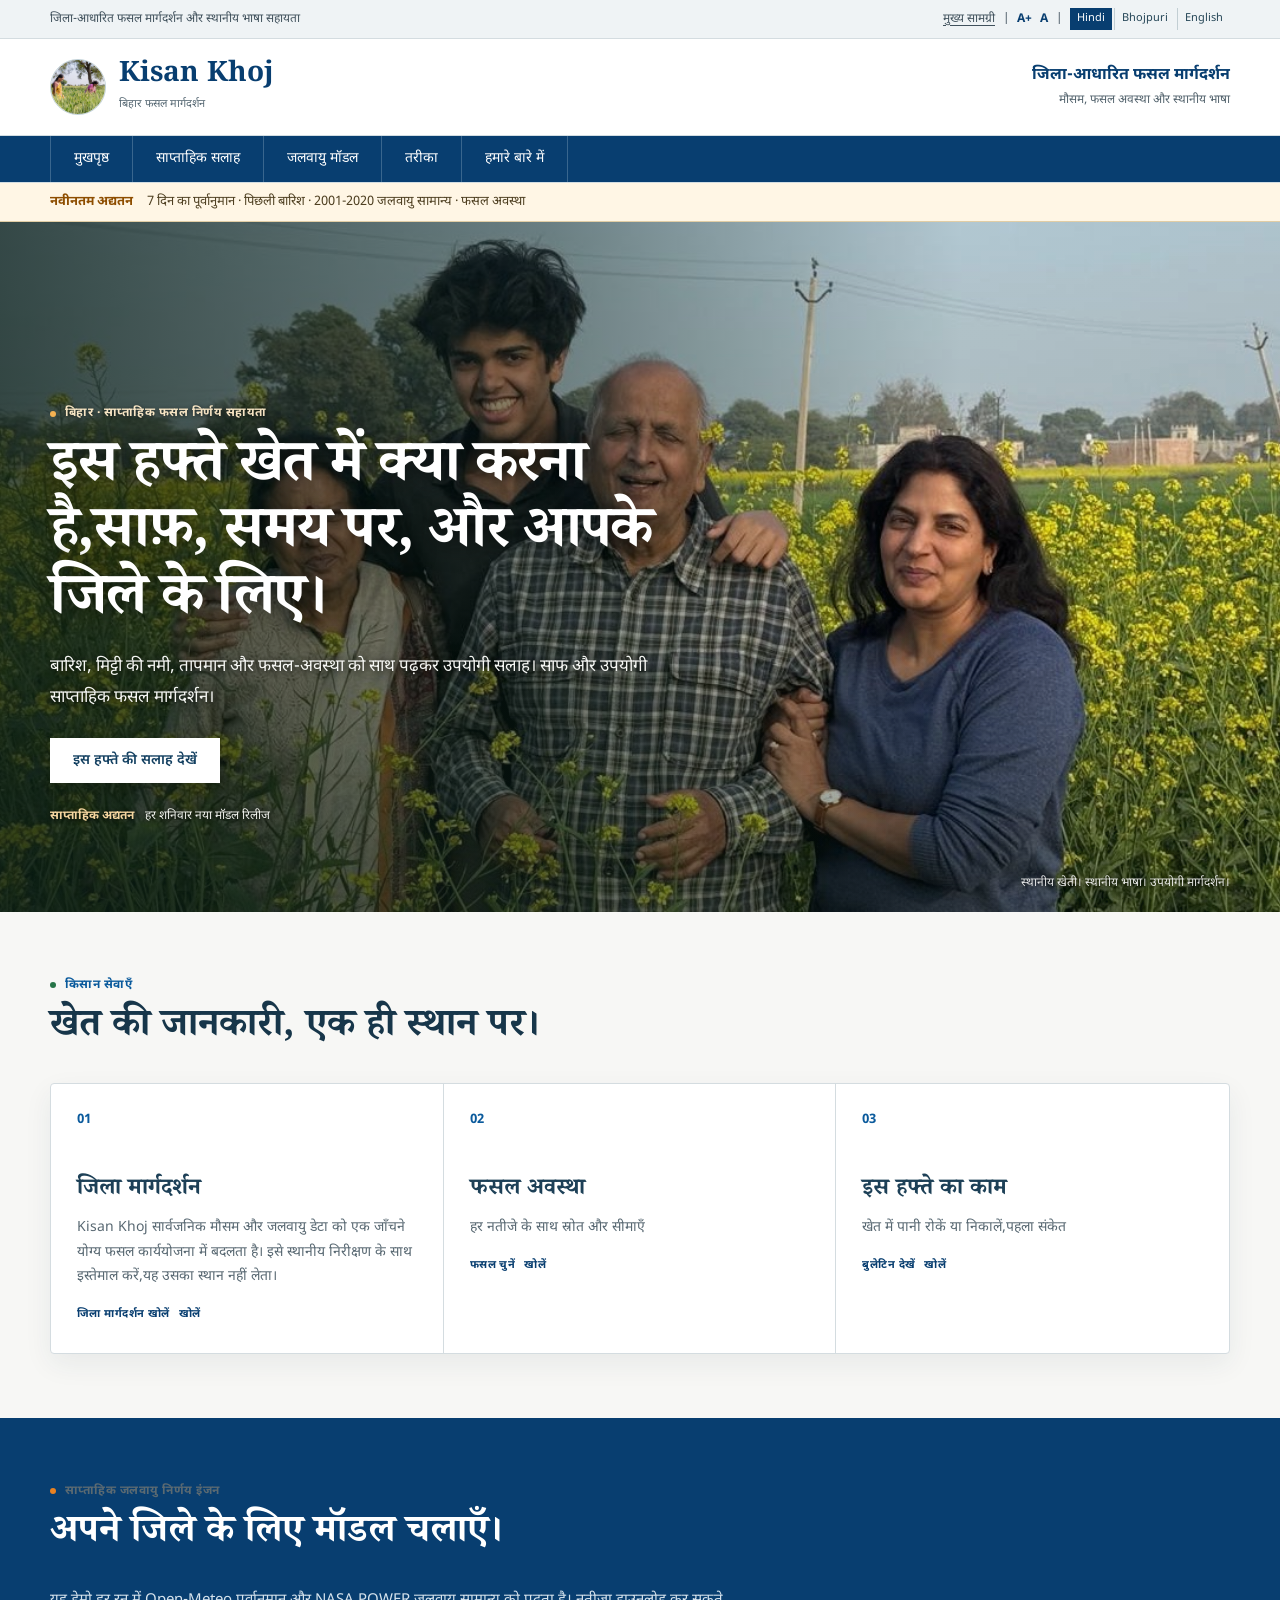
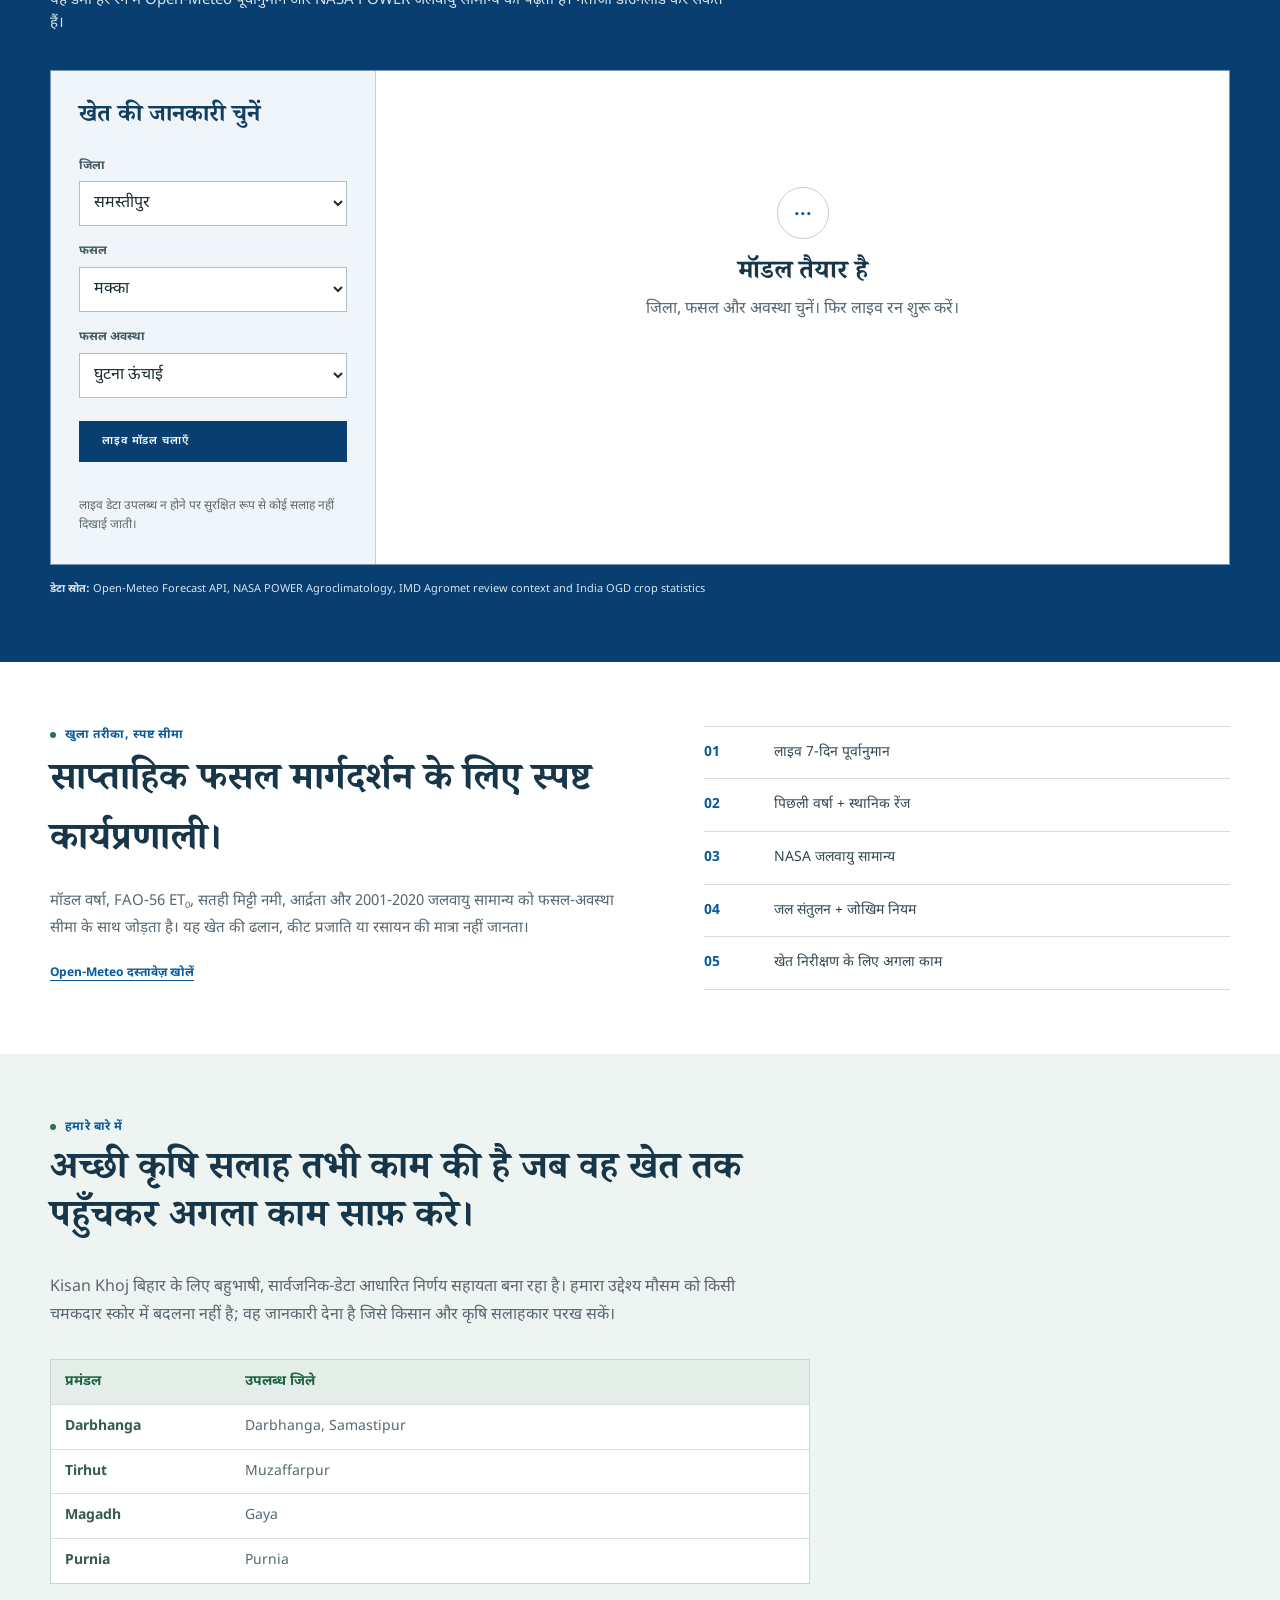
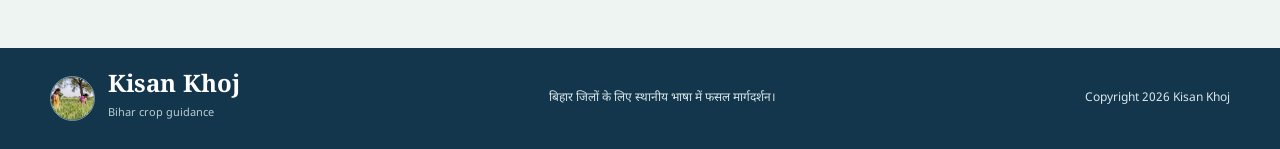
==== github-pages/index.html @ 859522aa "Polish default Hindi portal labels" ====
<!doctype html>
<html lang="hi">
<head>
  <meta charset="utf-8">
  <meta name="viewport" content="width=device-width, initial-scale=1">
  <meta name="description" content="Kisan Khoj, district crop guidance for Bihar.">
  <meta name="theme-color" content="#0a4778">
  <title>Kisan Khoj | Bihar crop guidance</title>
  <link rel="preconnect" href="https://fonts.googleapis.com">
  <link rel="preconnect" href="https://fonts.gstatic.com" crossorigin>
  <link href="https://fonts.googleapis.com/css2?family=Noto+Sans+Devanagari:wght@400;500;600;700&family=Noto+Serif+Devanagari:wght@600;700&display=swap" rel="stylesheet">
  <link rel="stylesheet" href="styles.css">
  <link rel="stylesheet" href="hero-refresh.css">
</head>
<body>
  <a class="skip-link" href="#main-content">Skip to guidance</a>
  <div class="utility-bar"><div class="site-width utility-inner"><span data-i18n="utility">District crop guidance and local-language support</span><div class="utility-actions"><a href="#main-content" data-i18n="mainContent">Main content</a><span>|</span><button type="button" class="text-size" data-size="large">A+</button><button type="button" class="text-size" data-size="normal">A</button><span>|</span><div class="language" aria-label="Select language"><button data-locale="hi" class="active">Hindi</button><button data-locale="bho">Bhojpuri</button><button data-locale="en">English</button></div></div></div></div>
  <header class="masthead"><div class="site-width identity-row"><a href="#top" class="brand" aria-label="Kisan Khoj home"><img src="assets/brand/finding-farmers-logo.jpg" alt="Women in an Indian field"><span><b>Kisan Khoj</b><small data-i18n="brandSubtitle">Bihar crop guidance</small></span></a><div class="identity-copy"><strong data-i18n="identityTitle">District-based crop guidance</strong><span data-i18n="identityBody">Weather, crop stage and local language</span></div></div><nav class="primary-nav" aria-label="Primary navigation"><div class="site-width"><a href="#top" data-i18n="navHome">Home</a><a href="#weekly" data-i18n="navWeekly">Weekly guidance</a><a href="#model" data-i18n="navModel">District guidance</a><a href="#method" data-i18n="navMethod">Method</a><a href="#about" data-i18n="navAbout">About</a></div></nav></header>
  <main id="main-content">
    <section class="notice-strip" aria-label="Latest update"><div class="site-width"><b data-i18n="latestUpdate">Latest update</b><span data-i18n="ticker">Seven-day forecast, recent rainfall, climate normal and crop stage</span></div></section>
    <section class="hero" id="top"><div class="site-width hero-grid"><div class="hero-copy"><p class="section-kicker"><span></span><span data-i18n="heroKicker">BIHAR WEEKLY CROP GUIDANCE</span></p><h1 data-i18n="heroTitle">This week's crop guidance for your district.</h1><p class="lead" data-i18n="heroBody">Clear field guidance from rainfall, soil moisture, temperature and crop stage.</p><a class="primary-button" href="#model" data-i18n="heroCta">View district guidance</a><p class="release-line"><b data-i18n="weeklyUpdate">Weekly update</b><span data-i18n="heroNote">New bulletin every Saturday</span></p></div><figure class="hero-photo"><img src="assets/founder-field-family.png" alt="Family in a mustard field"><figcaption data-i18n="heroCaption">Local farming. Local language. Useful guidance.</figcaption></figure></div></section>
    <section class="services" id="weekly"><div class="site-width"><div class="section-title"><p class="section-kicker blue"><span></span><span data-i18n="servicesKicker">Farmer services</span></p><h2 data-i18n="servicesTitle">Information for the field, in one place.</h2></div><div class="service-grid"><article><div class="service-icon">01</div><h3 data-i18n="service1Title">District guidance</h3><p data-i18n="statementBody">Public weather and climate data are converted into a checkable crop work plan for field use.</p><a href="#model"><span data-i18n="service1Cta">Open district guidance</span> <span data-i18n="open">Open</span></a></article><article><div class="service-icon">02</div><h3 data-i18n="service2Title">Crop stage</h3><p data-i18n="benefit3">Sources and limitations are shown with every result.</p><a href="#model"><span data-i18n="service2Cta">Select crop</span> <span data-i18n="open">Open</span></a></article><article><div class="service-icon">03</div><h3 data-i18n="service3Title">This week's work</h3><p data-i18n="benefit1">Early signal to retain or drain water in the field.</p><a href="#model"><span data-i18n="service3Cta">View bulletin</span> <span data-i18n="open">Open</span></a></article></div></div></section>
    <section class="guidance" id="model"><div class="site-width"><div class="section-title light"><p class="section-kicker"><span></span><span data-i18n="modelKicker">WEEKLY DISTRICT CROP GUIDANCE</span></p><h2 data-i18n="modelTitle">Run guidance for your district.</h2><p data-i18n="modelIntro">Select a district, crop and stage to read current weather and climate evidence.</p></div><div class="guidance-grid"><aside class="selection-panel" aria-label="Crop selection"><h3 data-i18n="selectDetails">Select field details</h3><label><span data-i18n="district">District</span><select id="district"><option value="samastipur">Samastipur</option><option value="darbhanga">Darbhanga</option><option value="muzaffarpur">Muzaffarpur</option><option value="gaya">Gaya</option><option value="purnia">Purnia</option></select></label><label><span data-i18n="crop">Crop</span><select id="crop"><option value="maize">Maize</option><option value="rice">Rice</option><option value="wheat">Wheat</option></select></label><label><span data-i18n="stage">Crop stage</span><select id="stage"></select></label><button id="run" class="action-button"><span data-i18n="run">Run live guidance</span></button><p class="selection-note" data-i18n="modelFootnote">No guidance is shown if live data is unavailable.</p></aside><section class="advisory-panel" aria-live="polite"><div id="result-placeholder" class="empty-state"><span class="empty-symbol">...</span><h3 data-i18n="readyTitle">Guidance is ready</h3><p data-i18n="readyBody">Choose district, crop and stage, then start a live run.</p></div><div id="result-content" hidden><div class="advisory-meta"><span id="release-id"></span><span id="generated-at"></span></div><div class="advisory-box"><p class="mini-label" data-i18n="fieldDecision">Field decision</p><h3 id="decision-title"></h3><p id="decision-reason"></p><ol id="actions"></ol></div><div class="summary-grid"><div><span data-i18n="rainfall">Seven-day rainfall</span><b id="forecast-rain"></b><small>mm</small></div><div><span data-i18n="balance">Water balance</span><b id="water-balance"></b><small>mm</small></div><div><span data-i18n="confidence">Data confidence</span><b id="confidence"></b><small>%</small></div></div><div class="risk-heading" data-i18n="riskStatus">Risk status</div><div class="risks" id="risks"></div><div class="advisory-actions"><button id="download" class="download-button" data-i18n="download">Download report</button><a href="#method" data-i18n="viewMethod">Sources and method</a></div></div><div id="error" class="error" hidden></div></section></div><p class="source-line"><b data-i18n="dataNoteLead">Data sources:</b> Open-Meteo Forecast API, NASA POWER Agroclimatology, IMD Agromet review context and India OGD crop statistics</p></div></section>
    <section class="process" id="method"><div class="site-width process-grid"><div><p class="section-kicker blue"><span></span><span data-i18n="methodKicker">METHOD</span></p><h2 data-i18n="methodTitle">Documented weekly crop guidance.</h2><p data-i18n="methodBody">Rainfall, FAO-56 ET0, surface soil moisture, humidity and climate normal are assessed with crop-stage thresholds.</p><a class="text-link" href="https://open-meteo.com/en/docs" target="_blank" rel="noreferrer" data-i18n="methodCta">Open weather documentation</a></div><ol class="process-list"><li><b>01</b><span data-i18n="flow1">Live seven-day forecast</span></li><li><b>02</b><span data-i18n="flow2">Recent rain and district range</span></li><li><b>03</b><span data-i18n="flow3">NASA climate normal</span></li><li><b>04</b><span data-i18n="flow4">Water balance and crop risk rules</span></li><li><b>05</b><span data-i18n="flow5">Next field-inspection task</span></li></ol></div></section>
    <section class="districts" id="about"><div class="site-width"><div class="section-title"><p class="section-kicker blue"><span></span><span data-i18n="aboutKicker">BIHAR FOCUSED</span></p><h2 data-i18n="aboutTitle">Practical crop information in local languages.</h2><p data-i18n="aboutBody">Kisan Khoj provides multilingual, public-data guidance for Bihar districts, so growers and advisors can understand and assess each result.</p></div><div class="district-table"><div><b data-i18n="division">Division</b><b data-i18n="availableDistricts">Available districts</b></div><div><span>Darbhanga</span><span>Darbhanga, Samastipur</span></div><div><span>Tirhut</span><span>Muzaffarpur</span></div><div><span>Magadh</span><span>Gaya</span></div><div><span>Purnia</span><span>Purnia</span></div></div></div></section>
  </main>
  <footer><div class="site-width footer-inner"><div class="brand"><img src="assets/brand/finding-farmers-logo.jpg" alt=""><span><b>Kisan Khoj</b><small>Bihar crop guidance</small></span></div><p data-i18n="footer">Regional-language crop guidance for Bihar districts.</p><span>Copyright 2026 Kisan Khoj</span></div></footer>
  <script src="app.js"></script><script>document.querySelectorAll('.text-size').forEach(button=>button.addEventListener('click',()=>document.documentElement.classList.toggle('large-text',button.dataset.size==='large')));</script>
</body>
</html>
---- github-pages/styles.css ----
:root{--navy:#083e70;--blue:#0a5a9c;--saffron:#e98222;--green:#267447;--paper:#f7f7f5;--ink:#202a31;--muted:#586872;--line:#d4dce0;--serif:"Noto Serif Devanagari",serif;--sans:"Noto Sans Devanagari",sans-serif;font-size:16px}*{box-sizing:border-box}html{scroll-behavior:smooth}html.large-text{font-size:18px}body{margin:0;background:var(--paper);color:var(--ink);font-family:var(--sans);line-height:1.55}a{color:inherit;text-decoration:none}button,select{font:inherit}.site-width{width:min(1180px,calc(100% - 40px));margin:auto}.skip-link{position:absolute;top:-80px;left:20px;z-index:100;padding:10px 14px;background:#fff;color:var(--navy);box-shadow:0 2px 8px #0004}.skip-link:focus{top:10px}.utility-bar{background:#eff3f5;border-bottom:1px solid var(--line);font-size:12px;color:#40515c}.utility-inner{min-height:38px;display:flex;align-items:center;justify-content:space-between;gap:16px}.utility-actions{display:flex;align-items:center;gap:8px}.utility-actions a{text-decoration:underline;text-underline-offset:3px}.text-size{padding:0;border:0;background:none;color:var(--navy);font-weight:700}.language{display:flex;gap:2px}.language button{border:0;border-left:1px solid #c2ced3;padding:2px 7px;background:none;color:#254657;font-size:11px}.language button:first-child{border-left:0}.language button.active{background:var(--navy);color:#fff}.masthead{background:#fff}.identity-row{min-height:96px;display:flex;align-items:center;justify-content:space-between;gap:28px}.brand{display:flex;align-items:center;gap:13px}.brand img{width:56px;height:56px;border:1px solid #bfd0d7;border-radius:50%;object-fit:cover;object-position:50% 40%}.brand b{display:block;color:var(--navy);font-family:var(--serif);font-size:28px;line-height:1.15}.brand small{display:block;margin-top:3px;color:#566873;font-size:11px}.identity-copy{display:grid;gap:2px;text-align:right;color:#53636d;font-size:12px}.identity-copy strong{color:var(--navy);font-size:16px}.primary-nav{border-block:1px solid #d2dde2;background:var(--navy)}.primary-nav>div{display:flex}.primary-nav a{padding:12px 23px;border-right:1px solid #39668e;color:#fff;font-size:14px}.primary-nav a:first-child{border-left:1px solid #39668e}.primary-nav a:hover{background:#0c5a9a}.notice-strip{border-bottom:1px solid #e1cda5;background:#fff6e5;color:#4f4022}.notice-strip>div{display:flex;gap:14px;padding:9px 0;font-size:13px}.notice-strip b{color:#8e4e00;white-space:nowrap}.hero{background:#fff;border-bottom:1px solid var(--line)}.hero-grid{display:grid;grid-template-columns:1.05fr .95fr;gap:58px;align-items:center;padding:64px 0}.section-kicker{display:flex;align-items:center;gap:9px;margin:0;color:#5b6a72;font-size:12px;font-weight:700;letter-spacing:.04em}.section-kicker>span:first-child{display:inline-block;width:6px;height:6px;background:var(--saffron);border-radius:50%}.section-kicker.blue{color:var(--blue)}.section-kicker.blue>span:first-child{background:var(--green)}h1,h2,h3,p{overflow-wrap:break-word}.hero h1{max-width:610px;margin:15px 0;font-family:var(--serif);font-size:clamp(35px,4vw,57px);font-weight:700;letter-spacing:-.03em;line-height:1.18;color:#183244}.lead{max-width:600px;margin:0;color:#53636c;font-size:17px;line-height:1.8}.primary-button,.action-button{display:inline-flex;align-items:center;justify-content:center;margin-top:24px;padding:11px 22px;border:1px solid #073e70;background:var(--navy);color:#fff;font-size:14px;font-weight:600;cursor:pointer}.primary-button:hover,.action-button:hover{background:var(--blue)}.release-line{display:flex;gap:11px;margin:24px 0 0;color:#53636c;font-size:12px}.release-line b{color:var(--green)}.hero-photo{position:relative;margin:0;border:1px solid var(--line);background:#edf2ec}.hero-photo img{display:block;width:100%;height:440px;object-fit:cover}.hero-photo figcaption{padding:10px 13px;color:#53636c;font-size:12px}.services,.process,.districts{padding:64px 0}.services{background:#f7f7f5}.section-title h2{max-width:750px;margin:11px 0 30px;font-family:var(--serif);font-size:clamp(28px,3vw,42px);line-height:1.25;color:#17364a}.service-grid{display:grid;grid-template-columns:repeat(3,1fr);border:1px solid var(--line);background:#fff}.service-grid article{min-height:255px;padding:26px;border-right:1px solid var(--line)}.service-grid article:last-child{border-right:0}.service-icon{color:var(--blue);font-size:13px;font-weight:700}.service-grid h3{margin:42px 0 8px;font-family:var(--serif);font-size:23px;color:#1d4057}.service-grid p{margin:0;color:var(--muted);font-size:14px;line-height:1.75}.service-grid a{display:inline-flex;gap:9px;margin-top:20px;color:var(--navy);font-size:13px;font-weight:700}.service-grid a span{font-size:21px;line-height:.8}.guidance{padding:64px 0;background:var(--navy);color:#fff}.section-title.light h2{color:#fff}.section-title.light>p:last-child{max-width:690px;margin:0;color:#d6e3ed;font-size:15px}.guidance-grid{display:grid;grid-template-columns:325px 1fr;margin-top:34px;border:1px solid #7598b5;background:#fff;color:var(--ink)}.selection-panel{display:flex;flex-direction:column;gap:16px;padding:28px;background:#eff5f8;border-right:1px solid #bdd0db}.selection-panel h3{margin:0 0 5px;font-family:var(--serif);font-size:24px;color:#123f60}.selection-panel label{display:grid;gap:6px}.selection-panel label span,.mini-label,.risk-heading{font-size:12px;font-weight:700;color:#435965}.selection-panel select{width:100%;padding:10px;border:1px solid #aebfc7;background:#fff;color:#1d2d34}.action-button{justify-content:space-between;margin-top:7px}.selection-note{margin:auto 0 0;color:#586a73;font-size:12px;line-height:1.6}.advisory-panel{min-height:493px;padding:26px;background:#fff}.empty-state{padding:90px 20px;text-align:center}.empty-symbol{display:grid;width:52px;height:52px;margin:auto;place-items:center;border:1px solid #bfd0d7;border-radius:50%;color:var(--blue);font-size:30px}.empty-state h3{margin:15px 0 4px;font-family:var(--serif);font-size:26px;color:#17364a}.empty-state p{max-width:430px;margin:auto;color:var(--muted)}.advisory-meta{display:flex;justify-content:space-between;gap:15px;padding-bottom:13px;border-bottom:1px solid var(--line);color:#58707d;font-size:11px}.advisory-box{margin-top:18px;padding:19px;border-left:4px solid var(--saffron);background:#fffaef}.advisory-box h3{margin:8px 0;color:#17364a;font-family:var(--serif);font-size:26px;line-height:1.3}.advisory-box>p:not(.mini-label){margin:0;color:#53636c;font-size:14px}.advisory-box ol{display:grid;grid-template-columns:repeat(3,1fr);gap:12px;margin:17px 0 0;padding:0;list-style-position:inside}.advisory-box li{padding-top:10px;border-top:1px solid #e6d7b9;color:#32444e;font-size:12px;line-height:1.6}.summary-grid{display:grid;grid-template-columns:repeat(3,1fr);margin-top:18px;border:1px solid var(--line)}.summary-grid>div{padding:13px;border-right:1px solid var(--line)}.summary-grid>div:last-child{border-right:0}.summary-grid span{display:block;color:#51636e;font-size:12px}.summary-grid b{display:inline-block;margin-top:6px;color:#17364a;font-size:28px;font-family:var(--serif)}.summary-grid small{margin-left:4px;color:#566873}.risk-heading{margin:20px 0 8px}.risks{display:grid;grid-template-columns:repeat(4,1fr);gap:8px}.risk{padding:10px;border:1px solid var(--line)}.risk-top{display:flex;justify-content:space-between;gap:5px}.risk span{font-size:11px;color:#52636d}.risk b{font-size:14px;color:#123f60}.risk-track{height:5px;margin-top:8px;background:#dae4e8}.risk-track i{display:block;height:100%;background:var(--green)}.advisory-actions{display:flex;align-items:center;gap:22px;margin-top:20px}.download-button{border:1px solid var(--navy);padding:8px 11px;background:#fff;color:var(--navy);font-size:12px;font-weight:700;cursor:pointer}.advisory-actions a,.text-link{color:var(--blue);font-size:12px;font-weight:700;text-decoration:underline;text-underline-offset:4px}.error{margin-top:20px;padding:12px;border:1px solid #d77a6d;background:#fff0ee;color:#80261d}.source-line{margin:16px 0 0;color:#d7e5ec;font-size:11px}.process{background:#fff}.process-grid{display:grid;grid-template-columns:1fr .9fr;gap:70px;align-items:start}.process h2{margin:10px 0 15px;font-family:var(--serif);font-size:clamp(29px,3vw,42px);color:#17364a}.process p:not(.section-kicker){max-width:600px;margin:0;color:var(--muted);font-size:15px;line-height:1.8}.process .text-link{display:inline-block;margin-top:22px}.process-list{margin:0;padding:0;list-style:none;border-top:1px solid var(--line)}.process-list li{display:grid;grid-template-columns:55px 1fr;gap:15px;padding:15px 0;border-bottom:1px solid var(--line)}.process-list b{color:var(--blue);font-size:14px}.process-list span{font-size:14px;color:#344852}.districts{background:#eef4f1}.districts .section-title>p:last-child{max-width:720px;color:var(--muted);line-height:1.8}.district-table{max-width:760px;margin-top:28px;border:1px solid #c9d7d0;background:#fff}.district-table>div{display:grid;grid-template-columns:180px 1fr;border-bottom:1px solid #d5e0db}.district-table>div:last-child{border:0}.district-table>*{padding:11px 14px;font-size:14px}.district-table>div:first-child{background:#e2eee7;color:#1f6440}.district-table span:first-child{color:#355d4d;font-weight:700}.district-table span:last-child{color:#556871}footer{background:#14364c;color:#d8e6ea}.footer-inner{display:flex;align-items:center;justify-content:space-between;gap:30px;padding:27px 0;font-size:12px}.footer-inner .brand b{color:#fff;font-size:24px}.footer-inner .brand small{color:#b8ccd3}.footer-inner .brand img{width:45px;height:45px;border-color:#7895a4}.footer-inner p{margin:0;max-width:430px}.footer-inner>span{white-space:nowrap}@media(max-width:780px){.site-width{width:min(100% - 28px,1180px)}.utility-inner{align-items:flex-start;flex-direction:column;padding:7px 0}.identity-row{min-height:82px}.identity-copy{display:none}.primary-nav{overflow:auto}.primary-nav>div{width:max-content}.primary-nav a{padding:10px 14px}.hero-grid,.process-grid{grid-template-columns:1fr;gap:28px;padding:38px 0}.hero-photo{max-width:570px}.hero-photo img{height:310px}.service-grid{grid-template-columns:1fr}.service-grid article{min-height:0;border-right:0;border-bottom:1px solid var(--line)}.service-grid article:last-child{border-bottom:0}.service-grid h3{margin-top:22px}.guidance-grid{grid-template-columns:1fr}.selection-panel{border-right:0;border-bottom:1px solid #bdd0db}.advisory-box ol,.summary-grid,.risks{grid-template-columns:1fr}.advisory-box li{padding:8px 0}.summary-grid>div{border-right:0;border-bottom:1px solid var(--line)}.summary-grid>div:last-child{border-bottom:0}.advisory-panel{min-height:0}.district-table>div{grid-template-columns:1fr}.district-table>*{padding:9px 12px}.district-table>div:first-child{display:none}.footer-inner{align-items:flex-start;flex-direction:column;gap:12px}.footer-inner>span{white-space:normal}}@media(max-width:480px){.utility-actions{flex-wrap:wrap}.utility-bar>span{display:none}.brand b{font-size:24px}.primary-nav a{font-size:12px}.notice-strip>div{align-items:flex-start;flex-direction:column;gap:3px}.hero h1{font-size:34px}.lead{font-size:15px}.services,.process,.districts,.guidance{padding:40px 0}.advisory-meta{align-items:flex-start;flex-direction:column}.advisory-actions{align-items:flex-start;flex-direction:column;gap:12px}}
---- github-pages/hero-refresh.css ----
/* Full photo-led welcome screen, designed to keep copy directly over the field image. */
.hero{position:relative;min-height:690px;overflow:hidden;border:0;background:#172d22}
.hero-grid{position:relative;z-index:2;display:block;min-height:690px;padding:0}
.hero-photo{position:absolute;z-index:0;inset:0;left:50%;width:100vw;max-width:none;margin:0;border:0;transform:translateX(-50%);background:#172d22}
.hero-photo::after{content:"";position:absolute;inset:0;background:linear-gradient(90deg,rgba(8,27,21,.76) 0%,rgba(8,27,21,.48) 43%,rgba(8,27,21,.08) 75%),linear-gradient(0deg,rgba(6,23,17,.35),transparent 45%)}
.hero-photo img{width:100%;height:690px;object-position:center center;object-fit:cover;filter:saturate(.94) contrast(1.05)}
.hero-photo figcaption{position:absolute;right:max(20px,calc((100vw - 1180px)/2));bottom:19px;z-index:2;padding:0;color:rgba(255,255,255,.88);font-size:12px;text-shadow:0 1px 4px rgba(0,0,0,.7)}
.hero-copy{position:relative;z-index:3;display:flex;min-height:690px;max-width:670px;padding:118px 0 86px;flex-direction:column;justify-content:flex-end;color:#fff}
.hero .section-kicker{color:#f7e5c4;text-shadow:0 1px 4px rgba(0,0,0,.7)}
.hero .section-kicker>span:first-child{background:#f4b252}
.hero h1{max-width:660px;color:#fff;font-size:clamp(40px,4.6vw,66px);line-height:1.13;text-shadow:0 2px 24px rgba(0,0,0,.58)}
.hero .lead{max-width:610px;color:#f6f7f4;font-size:17px;text-shadow:0 1px 9px rgba(0,0,0,.8)}
.hero .primary-button{width:max-content;border-color:#fff;background:#fff;color:#123f60;box-shadow:0 8px 22px rgba(0,0,0,.2)}
.hero .primary-button:hover{background:#f4b252;color:#172d22}
.hero .release-line{color:#f2f4ef;text-shadow:0 1px 5px rgba(0,0,0,.8)}
.hero .release-line b{color:#f4d59f}
.service-grid{border-radius:4px;box-shadow:0 10px 28px rgba(24,54,74,.07)}
.service-grid article{transition:transform .18s ease,box-shadow .18s ease}
.service-grid article:hover{position:relative;z-index:1;box-shadow:0 8px 24px rgba(19,63,96,.13);transform:translateY(-4px)}
.service-grid a span{font-size:11px;text-transform:uppercase;letter-spacing:.04em}
.empty-symbol{font-family:var(--serif);font-size:19px;font-weight:700}
.action-button span:last-child{font-size:11px;letter-spacing:.08em;text-transform:uppercase}
@media(max-width:780px){.hero{min-height:650px}.hero-grid{min-height:650px}.hero-photo img{height:650px;object-position:54% center}.hero-copy{min-height:650px;padding:120px 0 60px}.hero h1{font-size:42px}.hero-photo figcaption{right:14px;bottom:14px}.hero-photo::after{background:linear-gradient(0deg,rgba(6,23,17,.78),rgba(6,23,17,.08) 78%)}}
@media(max-width:480px){.hero,.hero-grid{min-height:620px}.hero-photo img{height:620px}.hero-copy{min-height:620px;padding:110px 0 45px}.hero h1{font-size:35px}.hero .lead{font-size:15px}.hero-photo figcaption{display:none}}
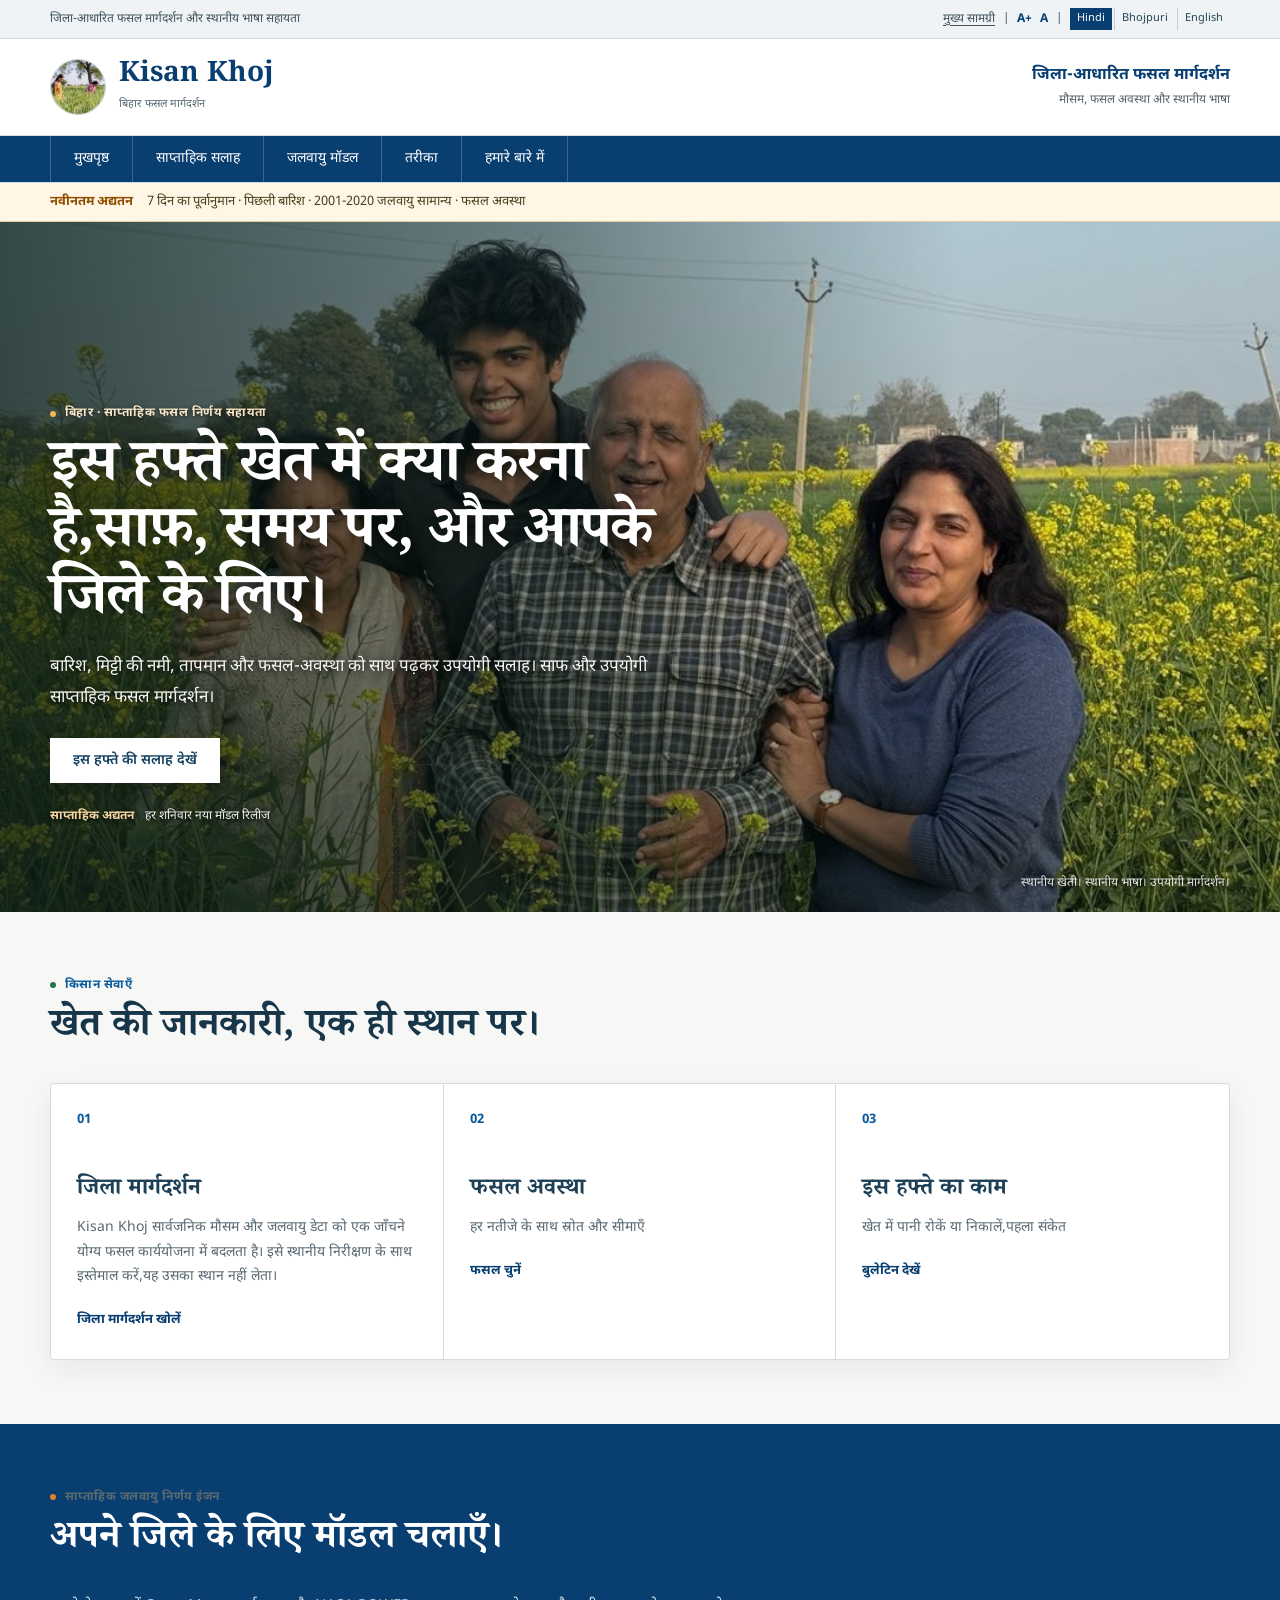
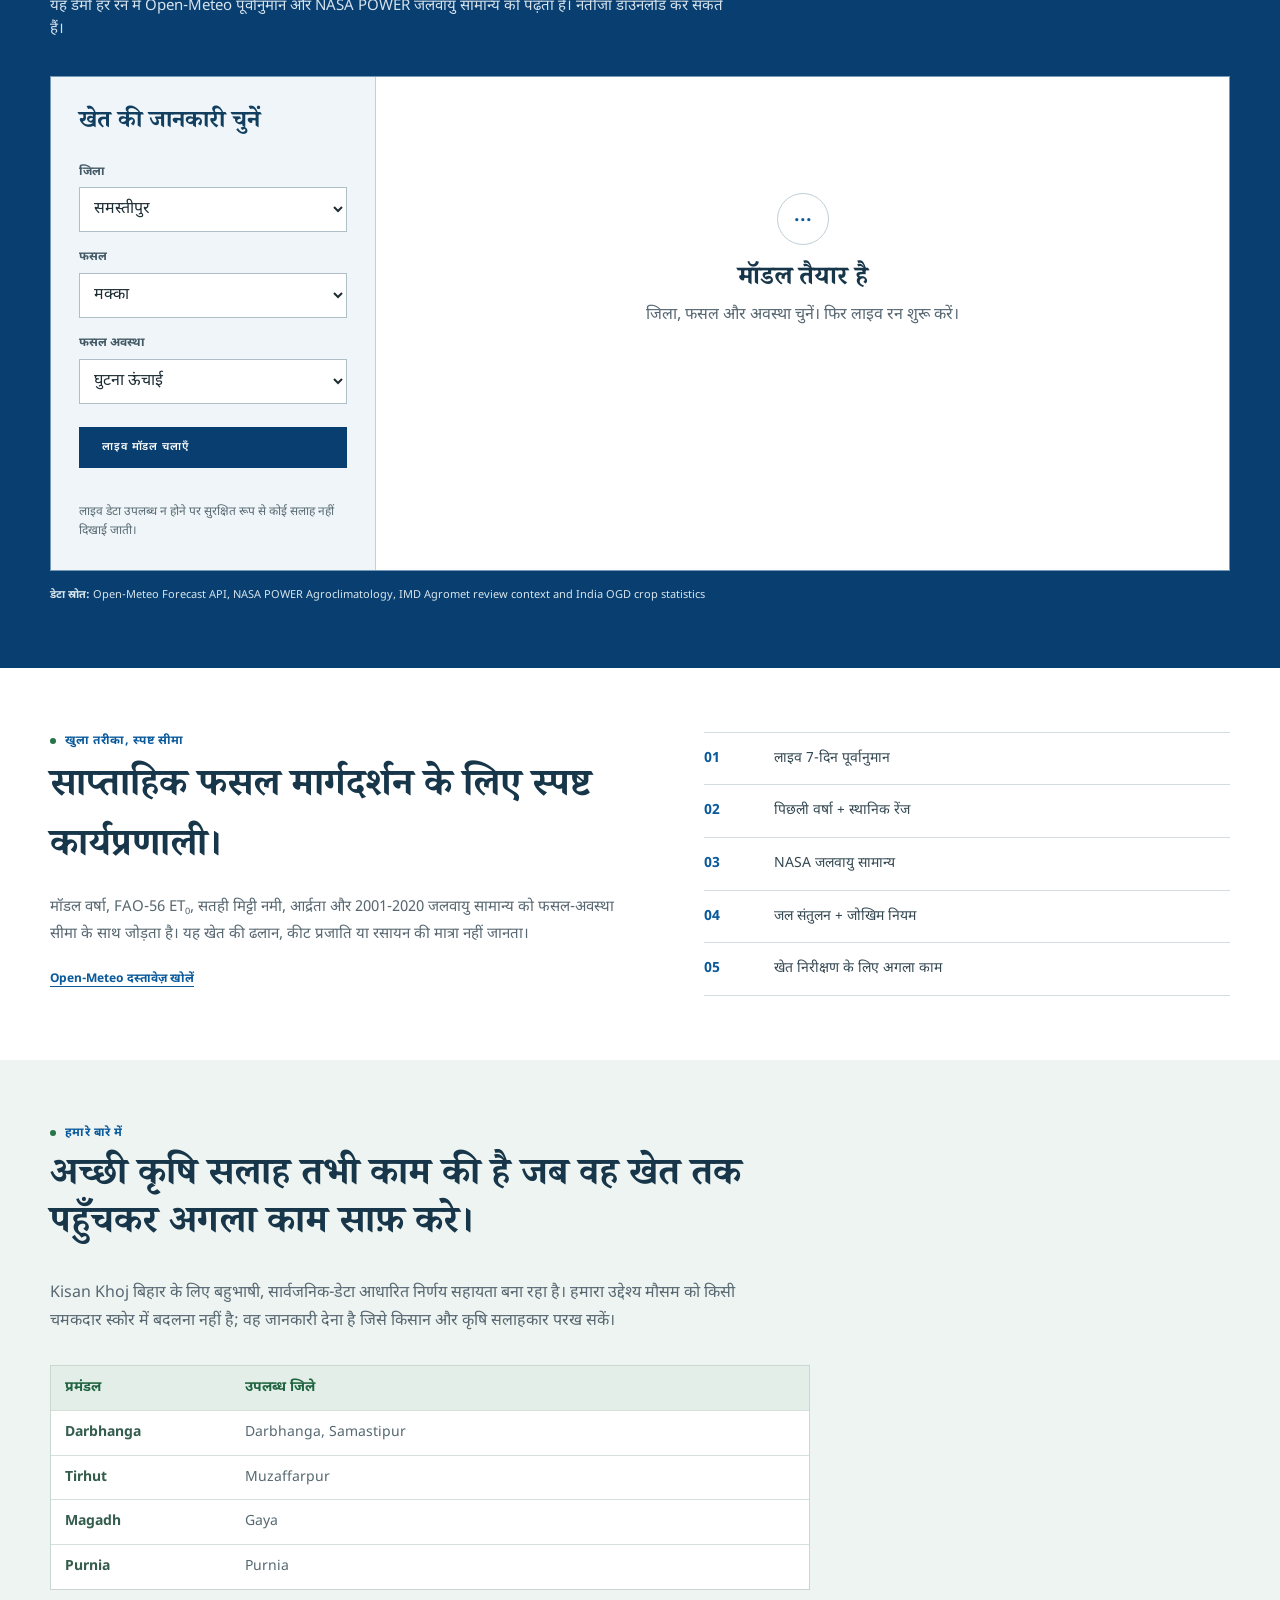
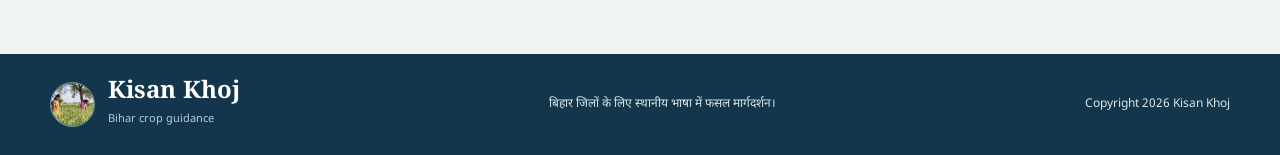
==== commit a1cb4dc5: "Simplify service actions" ====
--- a/github-pages/index.html
+++ b/github-pages/index.html
@@ -19,7 +19,7 @@
   <main id="main-content">
     <section class="notice-strip" aria-label="Latest update"><div class="site-width"><b data-i18n="latestUpdate">Latest update</b><span data-i18n="ticker">Seven-day forecast, recent rainfall, climate normal and crop stage</span></div></section>
     <section class="hero" id="top"><div class="site-width hero-grid"><div class="hero-copy"><p class="section-kicker"><span></span><span data-i18n="heroKicker">BIHAR WEEKLY CROP GUIDANCE</span></p><h1 data-i18n="heroTitle">This week's crop guidance for your district.</h1><p class="lead" data-i18n="heroBody">Clear field guidance from rainfall, soil moisture, temperature and crop stage.</p><a class="primary-button" href="#model" data-i18n="heroCta">View district guidance</a><p class="release-line"><b data-i18n="weeklyUpdate">Weekly update</b><span data-i18n="heroNote">New bulletin every Saturday</span></p></div><figure class="hero-photo"><img src="assets/founder-field-family.png" alt="Family in a mustard field"><figcaption data-i18n="heroCaption">Local farming. Local language. Useful guidance.</figcaption></figure></div></section>
-    <section class="services" id="weekly"><div class="site-width"><div class="section-title"><p class="section-kicker blue"><span></span><span data-i18n="servicesKicker">Farmer services</span></p><h2 data-i18n="servicesTitle">Information for the field, in one place.</h2></div><div class="service-grid"><article><div class="service-icon">01</div><h3 data-i18n="service1Title">District guidance</h3><p data-i18n="statementBody">Public weather and climate data are converted into a checkable crop work plan for field use.</p><a href="#model"><span data-i18n="service1Cta">Open district guidance</span> <span data-i18n="open">Open</span></a></article><article><div class="service-icon">02</div><h3 data-i18n="service2Title">Crop stage</h3><p data-i18n="benefit3">Sources and limitations are shown with every result.</p><a href="#model"><span data-i18n="service2Cta">Select crop</span> <span data-i18n="open">Open</span></a></article><article><div class="service-icon">03</div><h3 data-i18n="service3Title">This week's work</h3><p data-i18n="benefit1">Early signal to retain or drain water in the field.</p><a href="#model"><span data-i18n="service3Cta">View bulletin</span> <span data-i18n="open">Open</span></a></article></div></div></section>
+    <section class="services" id="weekly"><div class="site-width"><div class="section-title"><p class="section-kicker blue"><span></span><span data-i18n="servicesKicker">Farmer services</span></p><h2 data-i18n="servicesTitle">Information for the field, in one place.</h2></div><div class="service-grid"><article><div class="service-icon">01</div><h3 data-i18n="service1Title">District guidance</h3><p data-i18n="statementBody">Public weather and climate data are converted into a checkable crop work plan for field use.</p><a href="#model" data-i18n="service1Cta">Open district guidance</a></article><article><div class="service-icon">02</div><h3 data-i18n="service2Title">Crop stage</h3><p data-i18n="benefit3">Sources and limitations are shown with every result.</p><a href="#model" data-i18n="service2Cta">Select crop</a></article><article><div class="service-icon">03</div><h3 data-i18n="service3Title">This week's work</h3><p data-i18n="benefit1">Early signal to retain or drain water in the field.</p><a href="#model" data-i18n="service3Cta">View bulletin</a></article></div></div></section>
     <section class="guidance" id="model"><div class="site-width"><div class="section-title light"><p class="section-kicker"><span></span><span data-i18n="modelKicker">WEEKLY DISTRICT CROP GUIDANCE</span></p><h2 data-i18n="modelTitle">Run guidance for your district.</h2><p data-i18n="modelIntro">Select a district, crop and stage to read current weather and climate evidence.</p></div><div class="guidance-grid"><aside class="selection-panel" aria-label="Crop selection"><h3 data-i18n="selectDetails">Select field details</h3><label><span data-i18n="district">District</span><select id="district"><option value="samastipur">Samastipur</option><option value="darbhanga">Darbhanga</option><option value="muzaffarpur">Muzaffarpur</option><option value="gaya">Gaya</option><option value="purnia">Purnia</option></select></label><label><span data-i18n="crop">Crop</span><select id="crop"><option value="maize">Maize</option><option value="rice">Rice</option><option value="wheat">Wheat</option></select></label><label><span data-i18n="stage">Crop stage</span><select id="stage"></select></label><button id="run" class="action-button"><span data-i18n="run">Run live guidance</span></button><p class="selection-note" data-i18n="modelFootnote">No guidance is shown if live data is unavailable.</p></aside><section class="advisory-panel" aria-live="polite"><div id="result-placeholder" class="empty-state"><span class="empty-symbol">...</span><h3 data-i18n="readyTitle">Guidance is ready</h3><p data-i18n="readyBody">Choose district, crop and stage, then start a live run.</p></div><div id="result-content" hidden><div class="advisory-meta"><span id="release-id"></span><span id="generated-at"></span></div><div class="advisory-box"><p class="mini-label" data-i18n="fieldDecision">Field decision</p><h3 id="decision-title"></h3><p id="decision-reason"></p><ol id="actions"></ol></div><div class="summary-grid"><div><span data-i18n="rainfall">Seven-day rainfall</span><b id="forecast-rain"></b><small>mm</small></div><div><span data-i18n="balance">Water balance</span><b id="water-balance"></b><small>mm</small></div><div><span data-i18n="confidence">Data confidence</span><b id="confidence"></b><small>%</small></div></div><div class="risk-heading" data-i18n="riskStatus">Risk status</div><div class="risks" id="risks"></div><div class="advisory-actions"><button id="download" class="download-button" data-i18n="download">Download report</button><a href="#method" data-i18n="viewMethod">Sources and method</a></div></div><div id="error" class="error" hidden></div></section></div><p class="source-line"><b data-i18n="dataNoteLead">Data sources:</b> Open-Meteo Forecast API, NASA POWER Agroclimatology, IMD Agromet review context and India OGD crop statistics</p></div></section>
     <section class="process" id="method"><div class="site-width process-grid"><div><p class="section-kicker blue"><span></span><span data-i18n="methodKicker">METHOD</span></p><h2 data-i18n="methodTitle">Documented weekly crop guidance.</h2><p data-i18n="methodBody">Rainfall, FAO-56 ET0, surface soil moisture, humidity and climate normal are assessed with crop-stage thresholds.</p><a class="text-link" href="https://open-meteo.com/en/docs" target="_blank" rel="noreferrer" data-i18n="methodCta">Open weather documentation</a></div><ol class="process-list"><li><b>01</b><span data-i18n="flow1">Live seven-day forecast</span></li><li><b>02</b><span data-i18n="flow2">Recent rain and district range</span></li><li><b>03</b><span data-i18n="flow3">NASA climate normal</span></li><li><b>04</b><span data-i18n="flow4">Water balance and crop risk rules</span></li><li><b>05</b><span data-i18n="flow5">Next field-inspection task</span></li></ol></div></section>
     <section class="districts" id="about"><div class="site-width"><div class="section-title"><p class="section-kicker blue"><span></span><span data-i18n="aboutKicker">BIHAR FOCUSED</span></p><h2 data-i18n="aboutTitle">Practical crop information in local languages.</h2><p data-i18n="aboutBody">Kisan Khoj provides multilingual, public-data guidance for Bihar districts, so growers and advisors can understand and assess each result.</p></div><div class="district-table"><div><b data-i18n="division">Division</b><b data-i18n="availableDistricts">Available districts</b></div><div><span>Darbhanga</span><span>Darbhanga, Samastipur</span></div><div><span>Tirhut</span><span>Muzaffarpur</span></div><div><span>Magadh</span><span>Gaya</span></div><div><span>Purnia</span><span>Purnia</span></div></div></div></section>
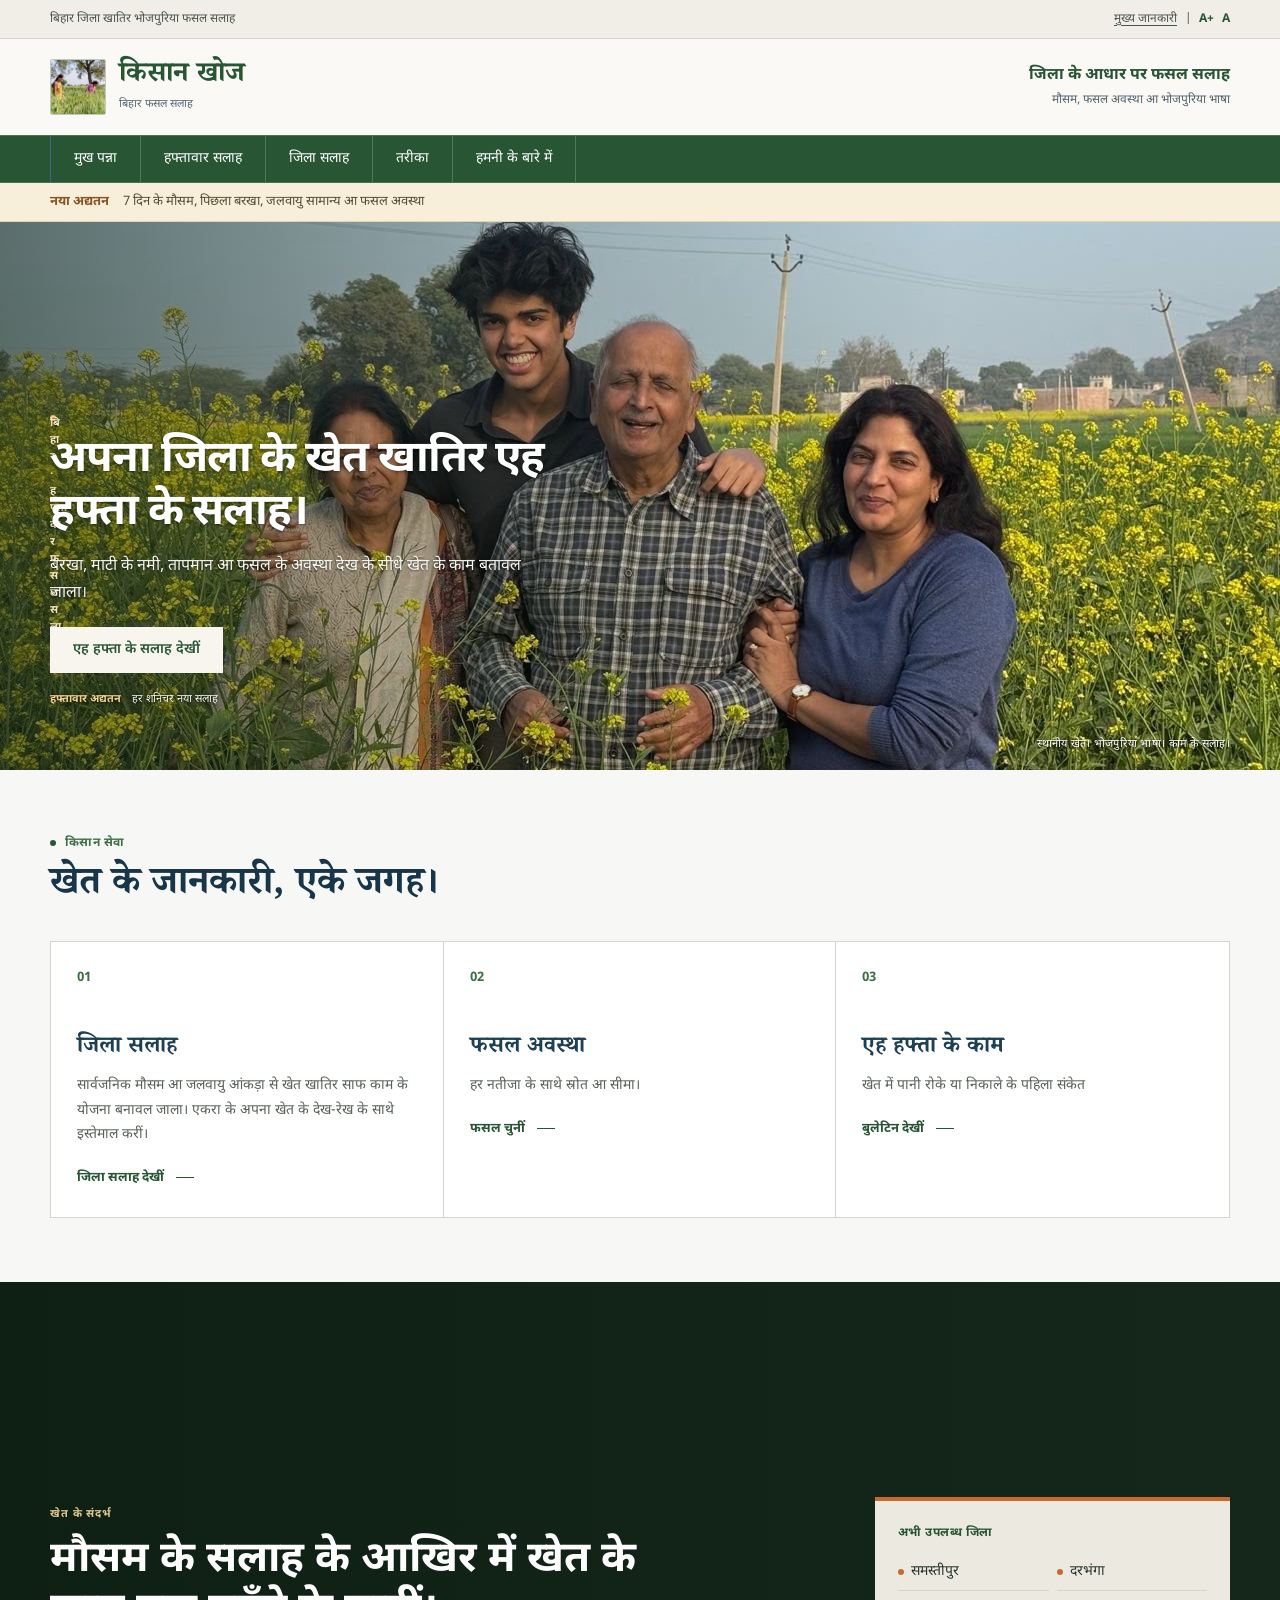
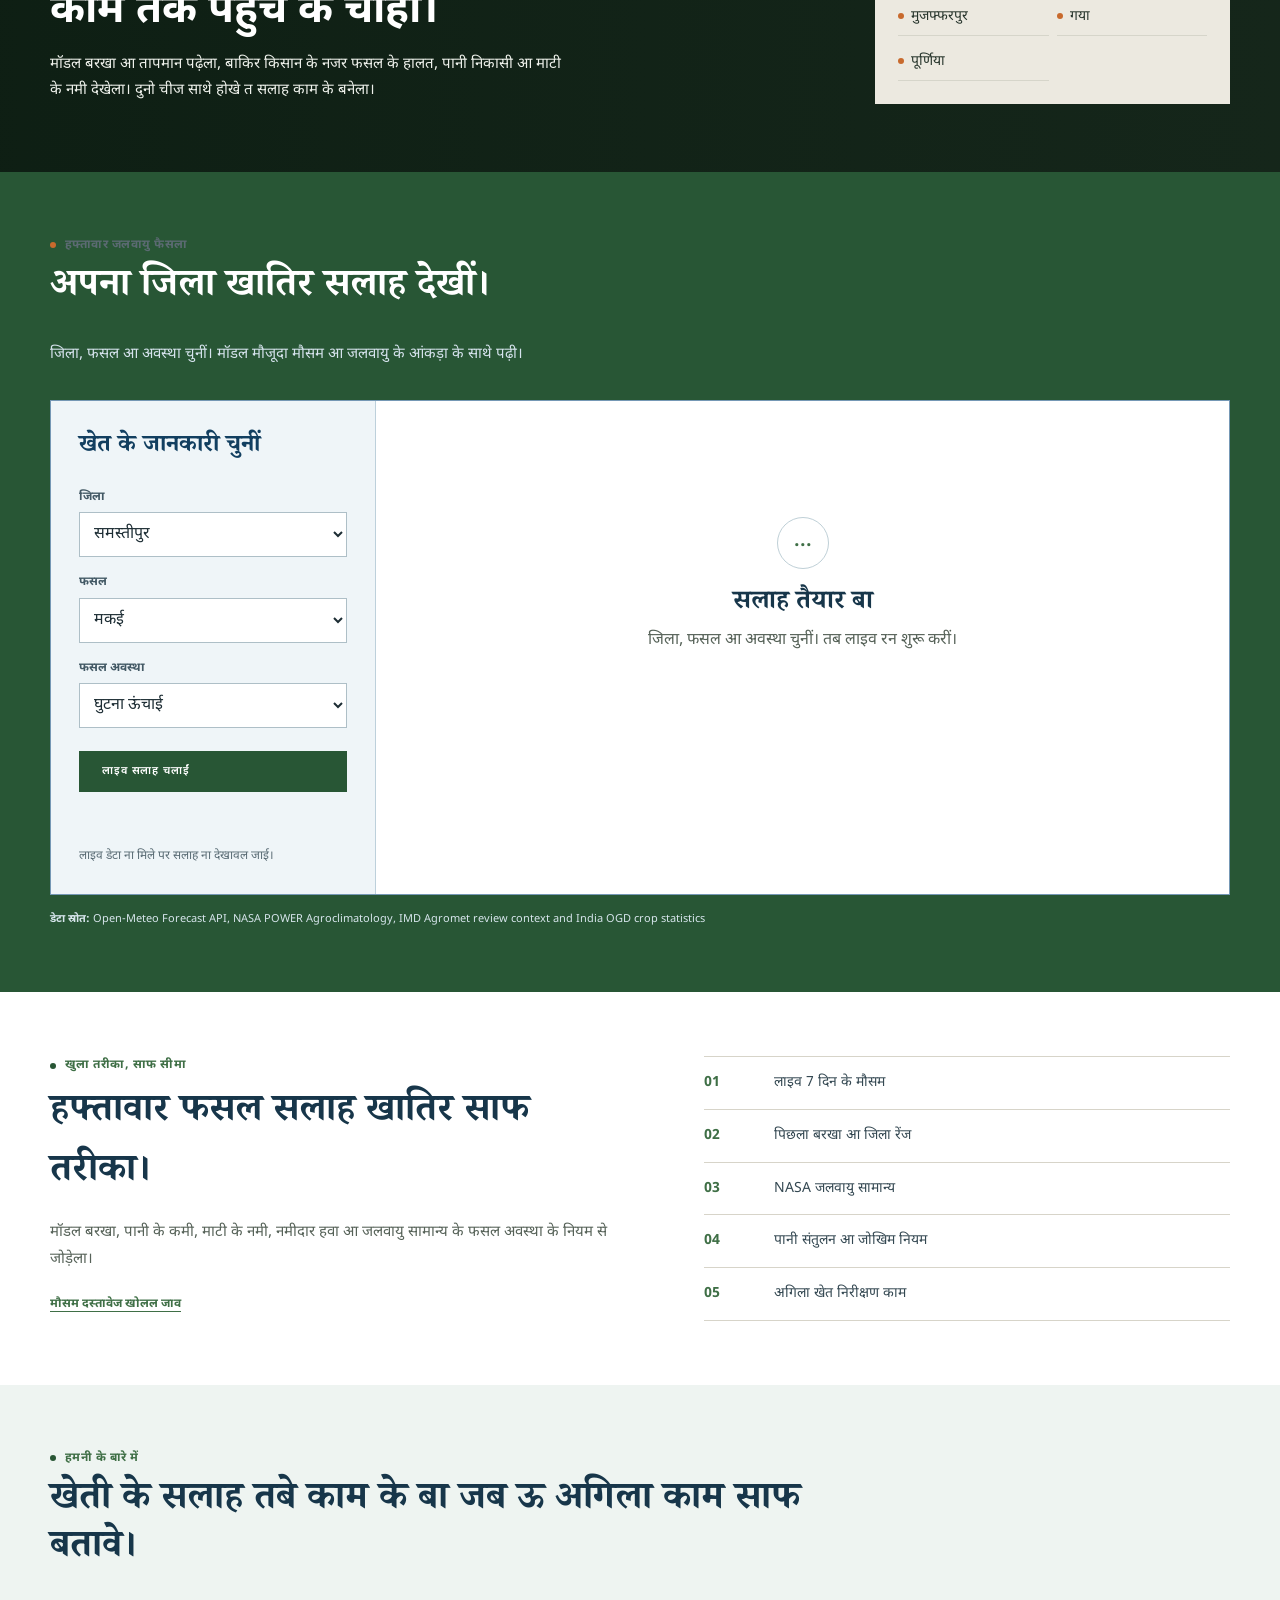
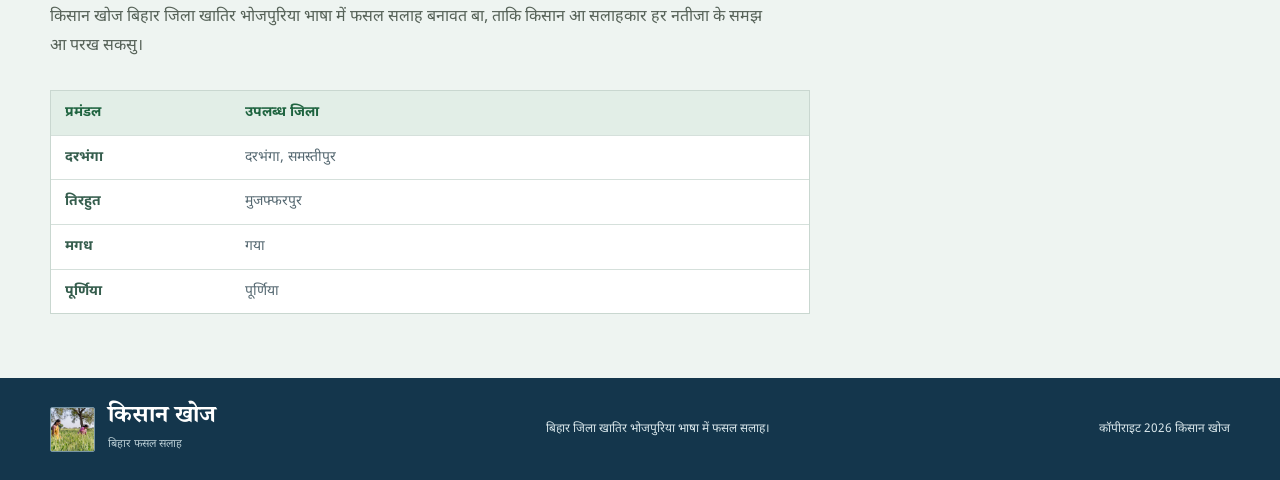
==== commit 7e91a4aa: "Make Bhojpuri portal photo-led with field footage" ====
--- a/github-pages/index.html
+++ b/github-pages/index.html
@@ -1,11 +1,11 @@
 <!doctype html>
-<html lang="hi">
+<html lang="bho">
 <head>
   <meta charset="utf-8">
   <meta name="viewport" content="width=device-width, initial-scale=1">
-  <meta name="description" content="Kisan Khoj, district crop guidance for Bihar.">
-  <meta name="theme-color" content="#0a4778">
-  <title>Kisan Khoj | Bihar crop guidance</title>
+  <meta name="description" content="किसान खोज, बिहार जिला खातिर भोजपुरिया फसल सलाह।">
+  <meta name="theme-color" content="#285635">
+  <title>किसान खोज | बिहार फसल सलाह</title>
   <link rel="preconnect" href="https://fonts.googleapis.com">
   <link rel="preconnect" href="https://fonts.gstatic.com" crossorigin>
   <link href="https://fonts.googleapis.com/css2?family=Noto+Sans+Devanagari:wght@400;500;600;700&family=Noto+Serif+Devanagari:wght@600;700&display=swap" rel="stylesheet">
@@ -14,17 +14,18 @@
 </head>
 <body>
   <a class="skip-link" href="#main-content">Skip to guidance</a>
-  <div class="utility-bar"><div class="site-width utility-inner"><span data-i18n="utility">District crop guidance and local-language support</span><div class="utility-actions"><a href="#main-content" data-i18n="mainContent">Main content</a><span>|</span><button type="button" class="text-size" data-size="large">A+</button><button type="button" class="text-size" data-size="normal">A</button><span>|</span><div class="language" aria-label="Select language"><button data-locale="hi" class="active">Hindi</button><button data-locale="bho">Bhojpuri</button><button data-locale="en">English</button></div></div></div></div>
-  <header class="masthead"><div class="site-width identity-row"><a href="#top" class="brand" aria-label="Kisan Khoj home"><img src="assets/brand/finding-farmers-logo.jpg" alt="Women in an Indian field"><span><b>Kisan Khoj</b><small data-i18n="brandSubtitle">Bihar crop guidance</small></span></a><div class="identity-copy"><strong data-i18n="identityTitle">District-based crop guidance</strong><span data-i18n="identityBody">Weather, crop stage and local language</span></div></div><nav class="primary-nav" aria-label="Primary navigation"><div class="site-width"><a href="#top" data-i18n="navHome">Home</a><a href="#weekly" data-i18n="navWeekly">Weekly guidance</a><a href="#model" data-i18n="navModel">District guidance</a><a href="#method" data-i18n="navMethod">Method</a><a href="#about" data-i18n="navAbout">About</a></div></nav></header>
+  <div class="utility-bar"><div class="site-width utility-inner"><span data-i18n="utility">बिहार जिला खातिर भोजपुरिया फसल सलाह</span><div class="utility-actions"><a href="#main-content" data-i18n="mainContent">मुख्य जानकारी</a><span>|</span><button type="button" class="text-size" data-size="large">A+</button><button type="button" class="text-size" data-size="normal">A</button></div></div></div>
+  <header class="masthead"><div class="site-width identity-row"><a href="#top" class="brand" aria-label="किसान खोज मुख्य पन्ना"><img src="assets/brand/finding-farmers-logo.jpg" alt="खेत में काम करती महिला"><span><b>किसान खोज</b><small data-i18n="brandSubtitle">बिहार फसल सलाह</small></span></a><div class="identity-copy"><strong data-i18n="identityTitle">जिला के आधार पर फसल सलाह</strong><span data-i18n="identityBody">मौसम, फसल अवस्था आ स्थानीय भाषा</span></div></div><nav class="primary-nav" aria-label="मुख्य नेविगेशन"><div class="site-width"><a href="#top" data-i18n="navHome">मुख पन्ना</a><a href="#weekly" data-i18n="navWeekly">हफ्तावार सलाह</a><a href="#model" data-i18n="navModel">जिला सलाह</a><a href="#method" data-i18n="navMethod">तरीका</a><a href="#about" data-i18n="navAbout">हमनी के बारे में</a></div></nav></header>
   <main id="main-content">
-    <section class="notice-strip" aria-label="Latest update"><div class="site-width"><b data-i18n="latestUpdate">Latest update</b><span data-i18n="ticker">Seven-day forecast, recent rainfall, climate normal and crop stage</span></div></section>
-    <section class="hero" id="top"><div class="site-width hero-grid"><div class="hero-copy"><p class="section-kicker"><span></span><span data-i18n="heroKicker">BIHAR WEEKLY CROP GUIDANCE</span></p><h1 data-i18n="heroTitle">This week's crop guidance for your district.</h1><p class="lead" data-i18n="heroBody">Clear field guidance from rainfall, soil moisture, temperature and crop stage.</p><a class="primary-button" href="#model" data-i18n="heroCta">View district guidance</a><p class="release-line"><b data-i18n="weeklyUpdate">Weekly update</b><span data-i18n="heroNote">New bulletin every Saturday</span></p></div><figure class="hero-photo"><img src="assets/founder-field-family.png" alt="Family in a mustard field"><figcaption data-i18n="heroCaption">Local farming. Local language. Useful guidance.</figcaption></figure></div></section>
+    <section class="notice-strip" aria-label="नया अद्यतन"><div class="site-width"><b data-i18n="latestUpdate">नया अद्यतन</b><span data-i18n="ticker">7 दिन के मौसम, पिछला बरखा, जलवायु सामान्य आ फसल अवस्था</span></div></section>
+    <section class="hero" id="top"><div class="site-width hero-grid"><div class="hero-copy"><p class="section-kicker"><span data-i18n="heroKicker">बिहार · हफ्तावार फसल सलाह</span></p><h1 data-i18n="heroTitle">अपना जिला के खेत खातिर एह हफ्ता के सलाह।</h1><p class="lead" data-i18n="heroBody">बरखा, माटी के नमी, तापमान आ फसल के अवस्था देख के सीधे खेत के काम बतावल जाला।</p><a class="primary-button" href="#model" data-i18n="heroCta">एह हफ्ता के सलाह देखीं</a><p class="release-line"><b data-i18n="weeklyUpdate">हफ्तावार अद्यतन</b><span data-i18n="heroNote">हर शनिचर नया सलाह</span></p></div><figure class="hero-photo"><img src="assets/founder-field-family.png" alt="सरसों के खेत में परिवार"><figcaption data-i18n="heroCaption">स्थानीय खेत। भोजपुरिया भाषा। काम के सलाह।</figcaption></figure></div></section>
     <section class="services" id="weekly"><div class="site-width"><div class="section-title"><p class="section-kicker blue"><span></span><span data-i18n="servicesKicker">Farmer services</span></p><h2 data-i18n="servicesTitle">Information for the field, in one place.</h2></div><div class="service-grid"><article><div class="service-icon">01</div><h3 data-i18n="service1Title">District guidance</h3><p data-i18n="statementBody">Public weather and climate data are converted into a checkable crop work plan for field use.</p><a href="#model" data-i18n="service1Cta">Open district guidance</a></article><article><div class="service-icon">02</div><h3 data-i18n="service2Title">Crop stage</h3><p data-i18n="benefit3">Sources and limitations are shown with every result.</p><a href="#model" data-i18n="service2Cta">Select crop</a></article><article><div class="service-icon">03</div><h3 data-i18n="service3Title">This week's work</h3><p data-i18n="benefit1">Early signal to retain or drain water in the field.</p><a href="#model" data-i18n="service3Cta">View bulletin</a></article></div></div></section>
+    <section class="field-film" aria-label="खेत के काम"><video autoplay muted loop playsinline preload="metadata" aria-hidden="true"><source src="assets/media/rice-harvest.mp4" type="video/mp4"></video><div class="site-width field-film-inner"><div class="field-film-copy"><p>खेत के संदर्भ</p><h2>मौसम के सलाह के आखिर में खेत के काम तक पहुँचे के चाहीं।</h2><p>मॉडल बरखा आ तापमान पढ़ेला, बाकिर किसान के नजर फसल के हालत, पानी निकासी आ माटी के नमी देखेला। दुनो चीज साथे होखे त सलाह काम के बनेला।</p></div><aside class="district-coverage"><b>अभी उपलब्ध जिला</b><ul><li>समस्तीपुर</li><li>दरभंगा</li><li>मुजफ्फरपुर</li><li>गया</li><li>पूर्णिया</li></ul></aside></div></section>
     <section class="guidance" id="model"><div class="site-width"><div class="section-title light"><p class="section-kicker"><span></span><span data-i18n="modelKicker">WEEKLY DISTRICT CROP GUIDANCE</span></p><h2 data-i18n="modelTitle">Run guidance for your district.</h2><p data-i18n="modelIntro">Select a district, crop and stage to read current weather and climate evidence.</p></div><div class="guidance-grid"><aside class="selection-panel" aria-label="Crop selection"><h3 data-i18n="selectDetails">Select field details</h3><label><span data-i18n="district">District</span><select id="district"><option value="samastipur">Samastipur</option><option value="darbhanga">Darbhanga</option><option value="muzaffarpur">Muzaffarpur</option><option value="gaya">Gaya</option><option value="purnia">Purnia</option></select></label><label><span data-i18n="crop">Crop</span><select id="crop"><option value="maize">Maize</option><option value="rice">Rice</option><option value="wheat">Wheat</option></select></label><label><span data-i18n="stage">Crop stage</span><select id="stage"></select></label><button id="run" class="action-button"><span data-i18n="run">Run live guidance</span></button><p class="selection-note" data-i18n="modelFootnote">No guidance is shown if live data is unavailable.</p></aside><section class="advisory-panel" aria-live="polite"><div id="result-placeholder" class="empty-state"><span class="empty-symbol">...</span><h3 data-i18n="readyTitle">Guidance is ready</h3><p data-i18n="readyBody">Choose district, crop and stage, then start a live run.</p></div><div id="result-content" hidden><div class="advisory-meta"><span id="release-id"></span><span id="generated-at"></span></div><div class="advisory-box"><p class="mini-label" data-i18n="fieldDecision">Field decision</p><h3 id="decision-title"></h3><p id="decision-reason"></p><ol id="actions"></ol></div><div class="summary-grid"><div><span data-i18n="rainfall">Seven-day rainfall</span><b id="forecast-rain"></b><small>mm</small></div><div><span data-i18n="balance">Water balance</span><b id="water-balance"></b><small>mm</small></div><div><span data-i18n="confidence">Data confidence</span><b id="confidence"></b><small>%</small></div></div><div class="risk-heading" data-i18n="riskStatus">Risk status</div><div class="risks" id="risks"></div><div class="advisory-actions"><button id="download" class="download-button" data-i18n="download">Download report</button><a href="#method" data-i18n="viewMethod">Sources and method</a></div></div><div id="error" class="error" hidden></div></section></div><p class="source-line"><b data-i18n="dataNoteLead">Data sources:</b> Open-Meteo Forecast API, NASA POWER Agroclimatology, IMD Agromet review context and India OGD crop statistics</p></div></section>
     <section class="process" id="method"><div class="site-width process-grid"><div><p class="section-kicker blue"><span></span><span data-i18n="methodKicker">METHOD</span></p><h2 data-i18n="methodTitle">Documented weekly crop guidance.</h2><p data-i18n="methodBody">Rainfall, FAO-56 ET0, surface soil moisture, humidity and climate normal are assessed with crop-stage thresholds.</p><a class="text-link" href="https://open-meteo.com/en/docs" target="_blank" rel="noreferrer" data-i18n="methodCta">Open weather documentation</a></div><ol class="process-list"><li><b>01</b><span data-i18n="flow1">Live seven-day forecast</span></li><li><b>02</b><span data-i18n="flow2">Recent rain and district range</span></li><li><b>03</b><span data-i18n="flow3">NASA climate normal</span></li><li><b>04</b><span data-i18n="flow4">Water balance and crop risk rules</span></li><li><b>05</b><span data-i18n="flow5">Next field-inspection task</span></li></ol></div></section>
-    <section class="districts" id="about"><div class="site-width"><div class="section-title"><p class="section-kicker blue"><span></span><span data-i18n="aboutKicker">BIHAR FOCUSED</span></p><h2 data-i18n="aboutTitle">Practical crop information in local languages.</h2><p data-i18n="aboutBody">Kisan Khoj provides multilingual, public-data guidance for Bihar districts, so growers and advisors can understand and assess each result.</p></div><div class="district-table"><div><b data-i18n="division">Division</b><b data-i18n="availableDistricts">Available districts</b></div><div><span>Darbhanga</span><span>Darbhanga, Samastipur</span></div><div><span>Tirhut</span><span>Muzaffarpur</span></div><div><span>Magadh</span><span>Gaya</span></div><div><span>Purnia</span><span>Purnia</span></div></div></div></section>
+    <section class="districts" id="about"><div class="site-width"><div class="section-title"><p class="section-kicker blue"><span></span><span data-i18n="aboutKicker">बिहार केंद्रित</span></p><h2 data-i18n="aboutTitle">स्थानीय भाषा में काम के फसल जानकारी।</h2><p data-i18n="aboutBody">किसान खोज बिहार जिला खातिर भोजपुरिया भाषा में फसल सलाह देला, ताकि किसान आ सलाहकार हर नतीजा के समझ आ परख सकसु।</p></div><div class="district-table"><div><b data-i18n="division">प्रमंडल</b><b data-i18n="availableDistricts">उपलब्ध जिला</b></div><div><span>दरभंगा</span><span>दरभंगा, समस्तीपुर</span></div><div><span>तिरहुत</span><span>मुजफ्फरपुर</span></div><div><span>मगध</span><span>गया</span></div><div><span>पूर्णिया</span><span>पूर्णिया</span></div></div></div></section>
   </main>
-  <footer><div class="site-width footer-inner"><div class="brand"><img src="assets/brand/finding-farmers-logo.jpg" alt=""><span><b>Kisan Khoj</b><small>Bihar crop guidance</small></span></div><p data-i18n="footer">Regional-language crop guidance for Bihar districts.</p><span>Copyright 2026 Kisan Khoj</span></div></footer>
+  <footer><div class="site-width footer-inner"><div class="brand"><img src="assets/brand/finding-farmers-logo.jpg" alt=""><span><b>किसान खोज</b><small data-i18n="brandSubtitle">बिहार फसल सलाह</small></span></div><p data-i18n="footer">बिहार जिला खातिर भोजपुरिया भाषा में फसल सलाह।</p><span>कॉपीराइट 2026 किसान खोज</span></div></footer>
   <script src="app.js"></script><script>document.querySelectorAll('.text-size').forEach(button=>button.addEventListener('click',()=>document.documentElement.classList.toggle('large-text',button.dataset.size==='large')));</script>
 </body>
 </html>
--- a/github-pages/hero-refresh.css
+++ b/github-pages/hero-refresh.css
@@ -22,3 +22,12 @@
 .action-button span:last-child{font-size:11px;letter-spacing:.08em;text-transform:uppercase}
 @media(max-width:780px){.hero{min-height:650px}.hero-grid{min-height:650px}.hero-photo img{height:650px;object-position:54% center}.hero-copy{min-height:650px;padding:120px 0 60px}.hero h1{font-size:42px}.hero-photo figcaption{right:14px;bottom:14px}.hero-photo::after{background:linear-gradient(0deg,rgba(6,23,17,.78),rgba(6,23,17,.08) 78%)}}
 @media(max-width:480px){.hero,.hero-grid{min-height:620px}.hero-photo img{height:620px}.hero-copy{min-height:620px;padding:110px 0 45px}.hero h1{font-size:35px}.hero .lead{font-size:15px}.hero-photo figcaption{display:none}}
+
+/* Bhojpuri-first civic layout: practical, photo-led, and deliberately restrained. */
+:root{--navy:#285635;--blue:#3f6f46;--saffron:#c86a2d;--green:#285635;--paper:#f5f2e9;--ink:#25332a;--muted:#566258;--line:#d7d4c9}
+.utility-bar{background:#f0eee6;color:#4a574d}.masthead{background:#faf9f5}.brand img{border-radius:2px;border-color:#bfc9bc}.brand b,.identity-copy strong{color:#285635}.primary-nav{background:#285635;border-color:#4a7451}.primary-nav a{border-color:#4d7956}.primary-nav a:hover{background:#386b43}.notice-strip{background:#f7efd9;border-color:#e3d4b1;color:#594e35}.notice-strip b{color:#8a5425}
+.hero{min-height:548px;background:#253b2c}.hero-grid{min-height:548px}.hero-photo::after{background:linear-gradient(90deg,rgba(17,34,22,.57),rgba(17,34,22,.22) 45%,rgba(17,34,22,.03) 74%)}.hero-photo img{height:548px;filter:none}.hero-photo figcaption{right:max(22px,calc((100vw - 1180px)/2));bottom:17px;color:#fff;font-size:11px;letter-spacing:.025em;text-shadow:0 1px 2px rgba(0,0,0,.7)}.hero-copy{min-height:548px;max-width:550px;padding:75px 0 62px}.hero .section-kicker{margin:0;color:#f3e3bd;font-size:11px;letter-spacing:.08em;text-shadow:0 1px 2px rgba(0,0,0,.45)}.hero .section-kicker>span:empty{display:none}.hero h1{max-width:550px;margin:13px 0;font-family:var(--sans);font-size:clamp(32px,3.4vw,49px);font-weight:700;letter-spacing:-.025em;line-height:1.22;text-shadow:0 1px 3px rgba(0,0,0,.45)}.hero .lead{max-width:500px;font-size:16px;line-height:1.7;text-shadow:0 1px 2px rgba(0,0,0,.5)}.hero .primary-button{margin-top:20px;border-color:#f7f5ee;background:#f7f5ee;color:#285635;box-shadow:none}.hero .primary-button:hover{border-color:#dfb46e;background:#dfb46e;color:#1e3924}.hero .release-line{margin-top:18px;font-size:11px}.hero .release-line b{color:#f0cf8a}
+.service-grid{border-radius:0;box-shadow:none}.service-grid article{transition:none}.service-grid article:hover{box-shadow:none;transform:none}.service-grid a{color:#285635}.service-grid a::after{content:"";display:inline-block;width:18px;margin-left:3px;border-top:1px solid currentColor;transform:translateY(9px)}.guidance{background:#285635}.action-button{background:#285635;border-color:#285635}.action-button:hover{background:#3f6f46}.risk-track i{background:#285635}
+.field-film{position:relative;min-height:490px;overflow:hidden;background:#17281c;color:#fff}.field-film video{position:absolute;inset:0;width:100%;height:100%;object-fit:cover;opacity:.78}.field-film::after{content:"";position:absolute;inset:0;background:linear-gradient(90deg,rgba(12,29,18,.83),rgba(12,29,18,.47) 48%,rgba(12,29,18,.18))}.field-film-inner{position:relative;z-index:1;display:grid;grid-template-columns:minmax(0,1fr) 355px;gap:80px;align-items:end;min-height:490px;padding:68px 0}.field-film-copy{max-width:600px}.field-film-copy p:first-child{margin:0;color:#dfc690;font-size:11px;font-weight:700;letter-spacing:.08em}.field-film-copy h2{margin:12px 0 14px;font-family:var(--sans);font-size:clamp(30px,3.3vw,47px);line-height:1.22}.field-film-copy p:last-child{max-width:520px;margin:0;color:#eef1eb;font-size:15px;line-height:1.72}.district-coverage{padding:23px;background:rgba(245,242,233,.96);border-top:4px solid #c86a2d;color:#25332a}.district-coverage b{display:block;margin-bottom:12px;color:#285635;font-size:12px;letter-spacing:.04em}.district-coverage ul{display:grid;grid-template-columns:1fr 1fr;gap:8px;margin:0;padding:0;list-style:none}.district-coverage li{padding:7px 0;border-bottom:1px solid #d6d5ca;font-size:14px}.district-coverage li::before{content:"";display:inline-block;width:6px;height:6px;margin-right:7px;background:#c86a2d;border-radius:50%;vertical-align:middle}
+@media(max-width:780px){.hero,.hero-grid{min-height:570px}.hero-photo img{height:570px;object-position:54% center}.hero-photo::after{background:linear-gradient(0deg,rgba(12,29,18,.8),rgba(12,29,18,.08) 78%)}.hero-copy{min-height:570px;padding:92px 0 48px}.hero h1{font-size:38px}.field-film,.field-film-inner{min-height:640px}.field-film-inner{grid-template-columns:1fr;gap:28px;padding:55px 0}.district-coverage{max-width:400px}.field-film video{object-position:60% center}}
+@media(max-width:480px){.hero,.hero-grid{min-height:525px}.hero-photo img{height:525px}.hero-copy{min-height:525px;padding:70px 0 39px}.hero h1{font-size:31px}.hero .lead{font-size:14px}.hero-photo figcaption{display:none}.field-film,.field-film-inner{min-height:610px}.field-film-inner{padding:48px 0}.field-film-copy h2{font-size:31px}.district-coverage{padding:18px}}
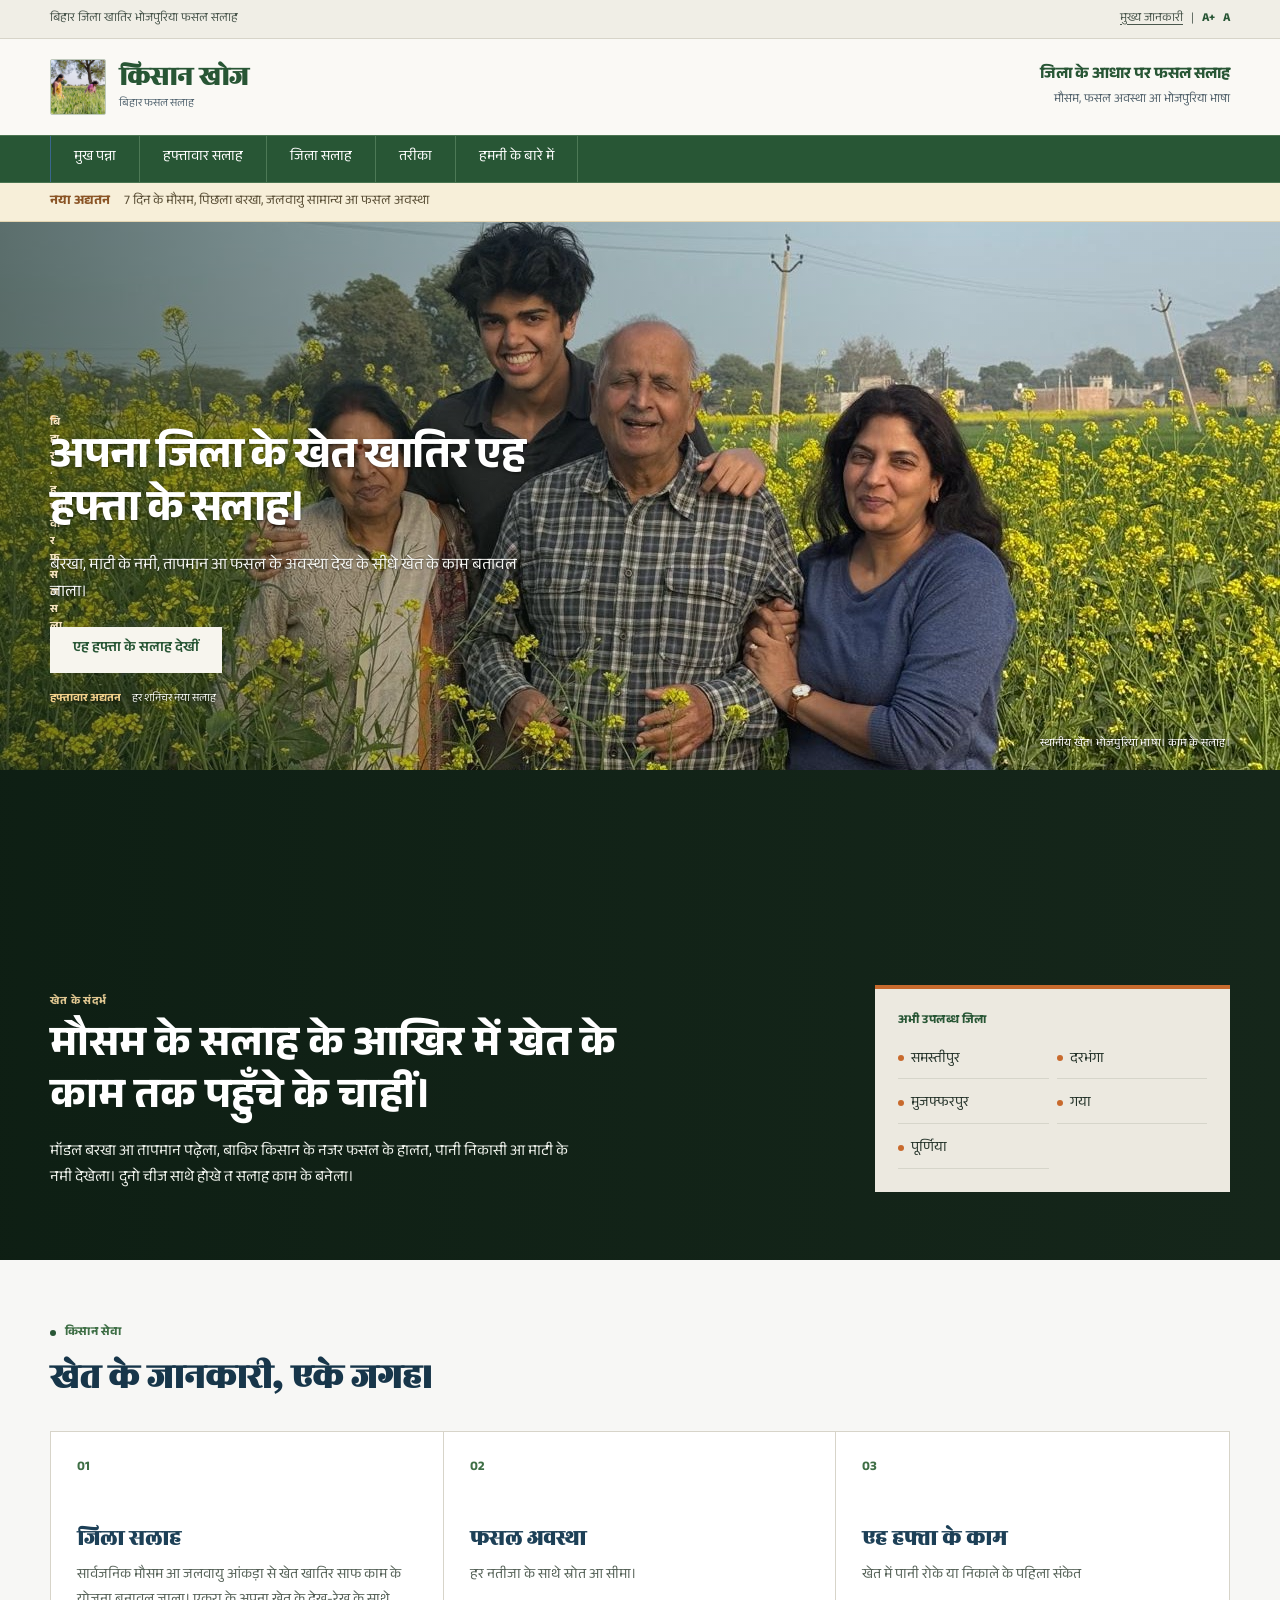
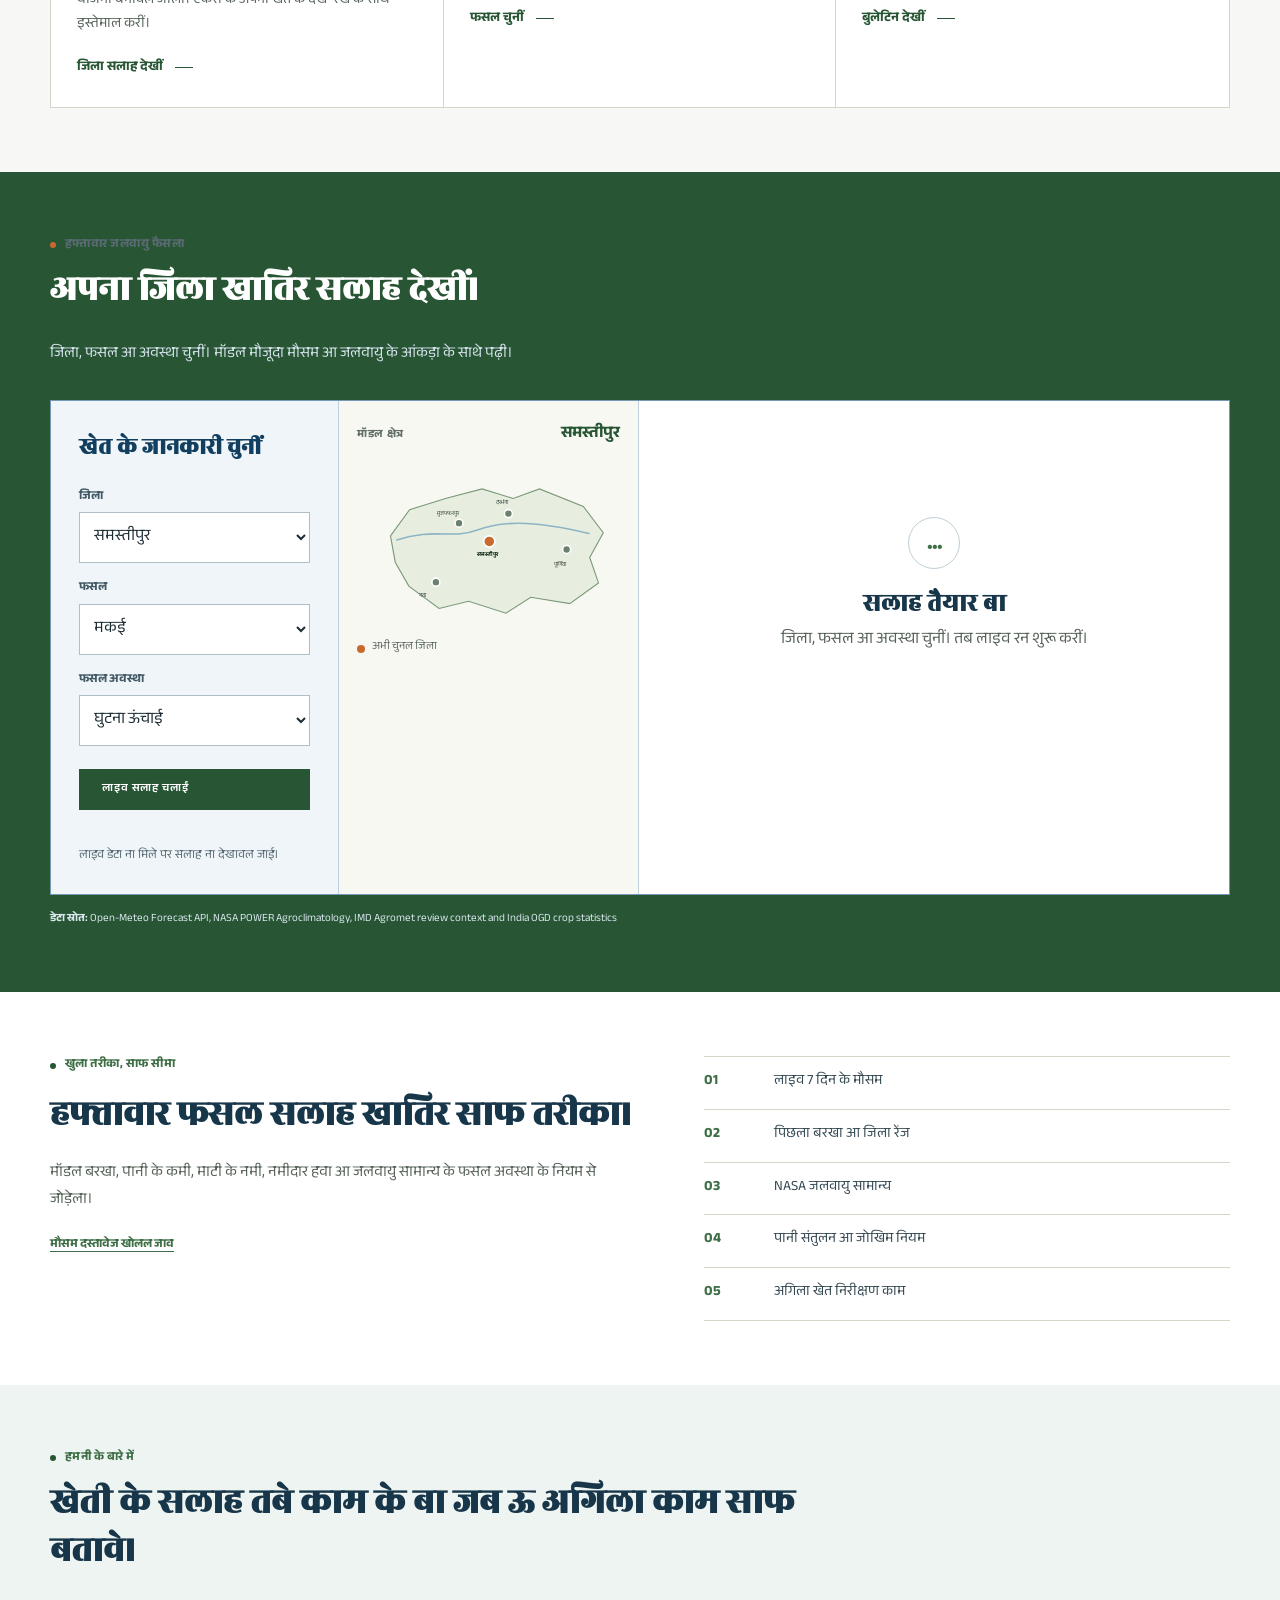
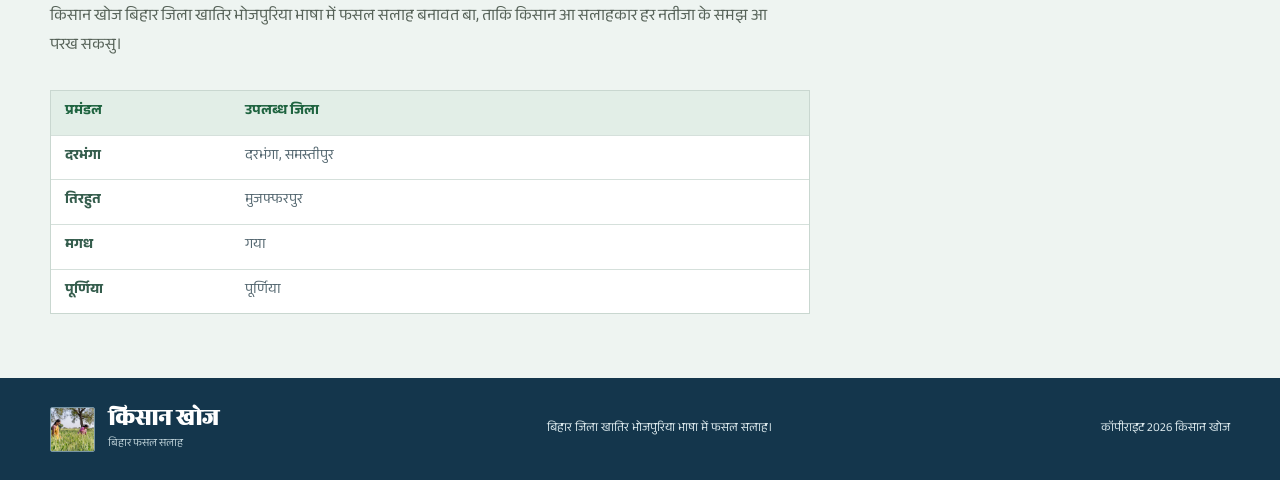
==== commit b3f80efe: "Add district map and humanize Bhojpuri portal" ====
--- a/github-pages/index.html
+++ b/github-pages/index.html
@@ -8,7 +8,7 @@
   <title>किसान खोज | बिहार फसल सलाह</title>
   <link rel="preconnect" href="https://fonts.googleapis.com">
   <link rel="preconnect" href="https://fonts.gstatic.com" crossorigin>
-  <link href="https://fonts.googleapis.com/css2?family=Noto+Sans+Devanagari:wght@400;500;600;700&family=Noto+Serif+Devanagari:wght@600;700&display=swap" rel="stylesheet">
+  <link href="https://fonts.googleapis.com/css2?family=Anek+Devanagari:wght@400;500;600;700&family=Rozha+One&display=swap" rel="stylesheet">
   <link rel="stylesheet" href="styles.css">
   <link rel="stylesheet" href="hero-refresh.css">
 </head>
@@ -19,9 +19,48 @@
   <main id="main-content">
     <section class="notice-strip" aria-label="नया अद्यतन"><div class="site-width"><b data-i18n="latestUpdate">नया अद्यतन</b><span data-i18n="ticker">7 दिन के मौसम, पिछला बरखा, जलवायु सामान्य आ फसल अवस्था</span></div></section>
     <section class="hero" id="top"><div class="site-width hero-grid"><div class="hero-copy"><p class="section-kicker"><span data-i18n="heroKicker">बिहार · हफ्तावार फसल सलाह</span></p><h1 data-i18n="heroTitle">अपना जिला के खेत खातिर एह हफ्ता के सलाह।</h1><p class="lead" data-i18n="heroBody">बरखा, माटी के नमी, तापमान आ फसल के अवस्था देख के सीधे खेत के काम बतावल जाला।</p><a class="primary-button" href="#model" data-i18n="heroCta">एह हफ्ता के सलाह देखीं</a><p class="release-line"><b data-i18n="weeklyUpdate">हफ्तावार अद्यतन</b><span data-i18n="heroNote">हर शनिचर नया सलाह</span></p></div><figure class="hero-photo"><img src="assets/founder-field-family.png" alt="सरसों के खेत में परिवार"><figcaption data-i18n="heroCaption">स्थानीय खेत। भोजपुरिया भाषा। काम के सलाह।</figcaption></figure></div></section>
+    <section class="field-film" aria-label="खेत के काम"><video autoplay muted loop playsinline preload="metadata" aria-hidden="true"><source src="assets/media/rice-harvest.mp4" type="video/mp4"></video><div class="site-width field-film-inner"><div class="field-film-copy"><p>खेत के संदर्भ</p><h2>मौसम के सलाह के आखिर में खेत के काम तक पहुँचे के चाहीं।</h2><p>मॉडल बरखा आ तापमान पढ़ेला, बाकिर किसान के नजर फसल के हालत, पानी निकासी आ माटी के नमी देखेला। दुनो चीज साथे होखे त सलाह काम के बनेला।</p></div><aside class="district-coverage"><b>अभी उपलब्ध जिला</b><ul><li>समस्तीपुर</li><li>दरभंगा</li><li>मुजफ्फरपुर</li><li>गया</li><li>पूर्णिया</li></ul></aside></div></section>
     <section class="services" id="weekly"><div class="site-width"><div class="section-title"><p class="section-kicker blue"><span></span><span data-i18n="servicesKicker">Farmer services</span></p><h2 data-i18n="servicesTitle">Information for the field, in one place.</h2></div><div class="service-grid"><article><div class="service-icon">01</div><h3 data-i18n="service1Title">District guidance</h3><p data-i18n="statementBody">Public weather and climate data are converted into a checkable crop work plan for field use.</p><a href="#model" data-i18n="service1Cta">Open district guidance</a></article><article><div class="service-icon">02</div><h3 data-i18n="service2Title">Crop stage</h3><p data-i18n="benefit3">Sources and limitations are shown with every result.</p><a href="#model" data-i18n="service2Cta">Select crop</a></article><article><div class="service-icon">03</div><h3 data-i18n="service3Title">This week's work</h3><p data-i18n="benefit1">Early signal to retain or drain water in the field.</p><a href="#model" data-i18n="service3Cta">View bulletin</a></article></div></div></section>
-    <section class="field-film" aria-label="खेत के काम"><video autoplay muted loop playsinline preload="metadata" aria-hidden="true"><source src="assets/media/rice-harvest.mp4" type="video/mp4"></video><div class="site-width field-film-inner"><div class="field-film-copy"><p>खेत के संदर्भ</p><h2>मौसम के सलाह के आखिर में खेत के काम तक पहुँचे के चाहीं।</h2><p>मॉडल बरखा आ तापमान पढ़ेला, बाकिर किसान के नजर फसल के हालत, पानी निकासी आ माटी के नमी देखेला। दुनो चीज साथे होखे त सलाह काम के बनेला।</p></div><aside class="district-coverage"><b>अभी उपलब्ध जिला</b><ul><li>समस्तीपुर</li><li>दरभंगा</li><li>मुजफ्फरपुर</li><li>गया</li><li>पूर्णिया</li></ul></aside></div></section>
-    <section class="guidance" id="model"><div class="site-width"><div class="section-title light"><p class="section-kicker"><span></span><span data-i18n="modelKicker">WEEKLY DISTRICT CROP GUIDANCE</span></p><h2 data-i18n="modelTitle">Run guidance for your district.</h2><p data-i18n="modelIntro">Select a district, crop and stage to read current weather and climate evidence.</p></div><div class="guidance-grid"><aside class="selection-panel" aria-label="Crop selection"><h3 data-i18n="selectDetails">Select field details</h3><label><span data-i18n="district">District</span><select id="district"><option value="samastipur">Samastipur</option><option value="darbhanga">Darbhanga</option><option value="muzaffarpur">Muzaffarpur</option><option value="gaya">Gaya</option><option value="purnia">Purnia</option></select></label><label><span data-i18n="crop">Crop</span><select id="crop"><option value="maize">Maize</option><option value="rice">Rice</option><option value="wheat">Wheat</option></select></label><label><span data-i18n="stage">Crop stage</span><select id="stage"></select></label><button id="run" class="action-button"><span data-i18n="run">Run live guidance</span></button><p class="selection-note" data-i18n="modelFootnote">No guidance is shown if live data is unavailable.</p></aside><section class="advisory-panel" aria-live="polite"><div id="result-placeholder" class="empty-state"><span class="empty-symbol">...</span><h3 data-i18n="readyTitle">Guidance is ready</h3><p data-i18n="readyBody">Choose district, crop and stage, then start a live run.</p></div><div id="result-content" hidden><div class="advisory-meta"><span id="release-id"></span><span id="generated-at"></span></div><div class="advisory-box"><p class="mini-label" data-i18n="fieldDecision">Field decision</p><h3 id="decision-title"></h3><p id="decision-reason"></p><ol id="actions"></ol></div><div class="summary-grid"><div><span data-i18n="rainfall">Seven-day rainfall</span><b id="forecast-rain"></b><small>mm</small></div><div><span data-i18n="balance">Water balance</span><b id="water-balance"></b><small>mm</small></div><div><span data-i18n="confidence">Data confidence</span><b id="confidence"></b><small>%</small></div></div><div class="risk-heading" data-i18n="riskStatus">Risk status</div><div class="risks" id="risks"></div><div class="advisory-actions"><button id="download" class="download-button" data-i18n="download">Download report</button><a href="#method" data-i18n="viewMethod">Sources and method</a></div></div><div id="error" class="error" hidden></div></section></div><p class="source-line"><b data-i18n="dataNoteLead">Data sources:</b> Open-Meteo Forecast API, NASA POWER Agroclimatology, IMD Agromet review context and India OGD crop statistics</p></div></section>
+    <section class="guidance" id="model">
+      <div class="site-width">
+        <div class="section-title light"><p class="section-kicker"><span></span><span data-i18n="modelKicker">हफ्तावार जलवायु फैसला</span></p><h2 data-i18n="modelTitle">अपना जिला खातिर सलाह देखीं।</h2><p data-i18n="modelIntro">जिला, फसल आ अवस्था चुनीं। मॉडल मौजूदा मौसम आ जलवायु के आंकड़ा के साथे पढ़ी।</p></div>
+        <div class="guidance-grid">
+          <aside class="selection-panel" aria-label="फसल चुनाव">
+            <h3 data-i18n="selectDetails">खेत के जानकारी चुनीं</h3>
+            <label><span data-i18n="district">जिला</span><select id="district"><option value="samastipur">समस्तीपुर</option><option value="darbhanga">दरभंगा</option><option value="muzaffarpur">मुजफ्फरपुर</option><option value="gaya">गया</option><option value="purnia">पूर्णिया</option></select></label>
+            <label><span data-i18n="crop">फसल</span><select id="crop"><option value="maize">मकई</option><option value="rice">धान</option><option value="wheat">गेहूं</option></select></label>
+            <label><span data-i18n="stage">फसल अवस्था</span><select id="stage"></select></label>
+            <button id="run" class="action-button"><span data-i18n="run">लाइव सलाह चलाईं</span></button>
+            <p class="selection-note" data-i18n="modelFootnote">लाइव डेटा ना मिले पर सलाह ना देखावल जाई।</p>
+          </aside>
+          <aside class="model-map-panel" aria-label="बिहार मॉडल क्षेत्र नक्शा">
+            <div class="model-map-head"><small>मॉडल क्षेत्र</small><b id="map-current">समस्तीपुर</b></div>
+            <svg class="model-map" viewBox="0 0 330 215" role="img" aria-label="पाँच जिला वाला बिहार मॉडल क्षेत्र नक्शा">
+              <path class="state" d="M42 94 L66 61 L111 47 L157 35 L196 47 L229 35 L284 57 L309 90 L292 121 L303 153 L267 179 L218 171 L187 191 L140 176 L103 185 L65 157 L48 127 Z"/>
+              <path class="river" d="M50 99 C94 84 121 98 150 87 S216 73 291 91"/>
+              <g class="map-district" data-map-district="gaya"><circle cx="99" cy="152" r="5"/><text x="78" y="171">गया</text></g>
+              <g class="map-district" data-map-district="muzaffarpur"><circle cx="128" cy="78" r="5"/><text x="101" y="68">मुजफ्फरपुर</text></g>
+              <g class="map-district active" data-map-district="samastipur"><circle cx="166" cy="101" r="5"/><text x="150" y="119">समस्तीपुर</text></g>
+              <g class="map-district" data-map-district="darbhanga"><circle cx="190" cy="66" r="5"/><text x="174" y="54">दरभंगा</text></g>
+              <g class="map-district" data-map-district="purnia"><circle cx="263" cy="111" r="5"/><text x="247" y="132">पूर्णिया</text></g>
+            </svg>
+            <p class="model-map-note"><i></i> अभी चुनल जिला</p>
+          </aside>
+          <section class="advisory-panel" aria-live="polite">
+            <div id="result-placeholder" class="empty-state"><span class="empty-symbol">...</span><h3 data-i18n="readyTitle">सलाह तैयार बा</h3><p data-i18n="readyBody">जिला, फसल आ अवस्था चुनीं। तब लाइव रन शुरू करीं।</p></div>
+            <div id="result-content" hidden>
+              <div class="advisory-meta"><span id="release-id"></span><span id="generated-at"></span></div>
+              <div class="advisory-box"><p class="mini-label" data-i18n="fieldDecision">खेत के फैसला</p><h3 id="decision-title"></h3><p id="decision-reason"></p><ol id="actions"></ol></div>
+              <div class="summary-grid"><div><span data-i18n="rainfall">7 दिन के बरखा</span><b id="forecast-rain"></b><small>mm</small></div><div><span data-i18n="balance">पानी संतुलन</span><b id="water-balance"></b><small>mm</small></div><div><span data-i18n="confidence">मॉडल भरोसा</span><b id="confidence"></b><small>%</small></div></div>
+              <div class="risk-heading" data-i18n="riskStatus">जोखिम स्थिति</div><div class="risks" id="risks"></div>
+              <div class="advisory-actions"><button id="download" class="download-button" data-i18n="download">JSON डाउनलोड</button><a href="#method" data-i18n="viewMethod">तरीका आ सीमा</a></div>
+            </div>
+            <div id="error" class="error" hidden></div>
+          </section>
+        </div>
+        <p class="source-line"><b data-i18n="dataNoteLead">डेटा स्रोत:</b> Open-Meteo Forecast API, NASA POWER Agroclimatology, IMD Agromet review context and India OGD crop statistics</p>
+      </div>
+    </section>
     <section class="process" id="method"><div class="site-width process-grid"><div><p class="section-kicker blue"><span></span><span data-i18n="methodKicker">METHOD</span></p><h2 data-i18n="methodTitle">Documented weekly crop guidance.</h2><p data-i18n="methodBody">Rainfall, FAO-56 ET0, surface soil moisture, humidity and climate normal are assessed with crop-stage thresholds.</p><a class="text-link" href="https://open-meteo.com/en/docs" target="_blank" rel="noreferrer" data-i18n="methodCta">Open weather documentation</a></div><ol class="process-list"><li><b>01</b><span data-i18n="flow1">Live seven-day forecast</span></li><li><b>02</b><span data-i18n="flow2">Recent rain and district range</span></li><li><b>03</b><span data-i18n="flow3">NASA climate normal</span></li><li><b>04</b><span data-i18n="flow4">Water balance and crop risk rules</span></li><li><b>05</b><span data-i18n="flow5">Next field-inspection task</span></li></ol></div></section>
     <section class="districts" id="about"><div class="site-width"><div class="section-title"><p class="section-kicker blue"><span></span><span data-i18n="aboutKicker">बिहार केंद्रित</span></p><h2 data-i18n="aboutTitle">स्थानीय भाषा में काम के फसल जानकारी।</h2><p data-i18n="aboutBody">किसान खोज बिहार जिला खातिर भोजपुरिया भाषा में फसल सलाह देला, ताकि किसान आ सलाहकार हर नतीजा के समझ आ परख सकसु।</p></div><div class="district-table"><div><b data-i18n="division">प्रमंडल</b><b data-i18n="availableDistricts">उपलब्ध जिला</b></div><div><span>दरभंगा</span><span>दरभंगा, समस्तीपुर</span></div><div><span>तिरहुत</span><span>मुजफ्फरपुर</span></div><div><span>मगध</span><span>गया</span></div><div><span>पूर्णिया</span><span>पूर्णिया</span></div></div></div></section>
   </main>
--- a/github-pages/hero-refresh.css
+++ b/github-pages/hero-refresh.css
@@ -24,10 +24,16 @@
 @media(max-width:480px){.hero,.hero-grid{min-height:620px}.hero-photo img{height:620px}.hero-copy{min-height:620px;padding:110px 0 45px}.hero h1{font-size:35px}.hero .lead{font-size:15px}.hero-photo figcaption{display:none}}
 
 /* Bhojpuri-first civic layout: practical, photo-led, and deliberately restrained. */
-:root{--navy:#285635;--blue:#3f6f46;--saffron:#c86a2d;--green:#285635;--paper:#f5f2e9;--ink:#25332a;--muted:#566258;--line:#d7d4c9}
+:root{--navy:#285635;--blue:#3f6f46;--saffron:#c86a2d;--green:#285635;--paper:#f5f2e9;--ink:#25332a;--muted:#566258;--line:#d7d4c9;--sans:"Anek Devanagari",sans-serif;--serif:"Rozha One","Anek Devanagari",serif}
 .utility-bar{background:#f0eee6;color:#4a574d}.masthead{background:#faf9f5}.brand img{border-radius:2px;border-color:#bfc9bc}.brand b,.identity-copy strong{color:#285635}.primary-nav{background:#285635;border-color:#4a7451}.primary-nav a{border-color:#4d7956}.primary-nav a:hover{background:#386b43}.notice-strip{background:#f7efd9;border-color:#e3d4b1;color:#594e35}.notice-strip b{color:#8a5425}
 .hero{min-height:548px;background:#253b2c}.hero-grid{min-height:548px}.hero-photo::after{background:linear-gradient(90deg,rgba(17,34,22,.57),rgba(17,34,22,.22) 45%,rgba(17,34,22,.03) 74%)}.hero-photo img{height:548px;filter:none}.hero-photo figcaption{right:max(22px,calc((100vw - 1180px)/2));bottom:17px;color:#fff;font-size:11px;letter-spacing:.025em;text-shadow:0 1px 2px rgba(0,0,0,.7)}.hero-copy{min-height:548px;max-width:550px;padding:75px 0 62px}.hero .section-kicker{margin:0;color:#f3e3bd;font-size:11px;letter-spacing:.08em;text-shadow:0 1px 2px rgba(0,0,0,.45)}.hero .section-kicker>span:empty{display:none}.hero h1{max-width:550px;margin:13px 0;font-family:var(--sans);font-size:clamp(32px,3.4vw,49px);font-weight:700;letter-spacing:-.025em;line-height:1.22;text-shadow:0 1px 3px rgba(0,0,0,.45)}.hero .lead{max-width:500px;font-size:16px;line-height:1.7;text-shadow:0 1px 2px rgba(0,0,0,.5)}.hero .primary-button{margin-top:20px;border-color:#f7f5ee;background:#f7f5ee;color:#285635;box-shadow:none}.hero .primary-button:hover{border-color:#dfb46e;background:#dfb46e;color:#1e3924}.hero .release-line{margin-top:18px;font-size:11px}.hero .release-line b{color:#f0cf8a}
 .service-grid{border-radius:0;box-shadow:none}.service-grid article{transition:none}.service-grid article:hover{box-shadow:none;transform:none}.service-grid a{color:#285635}.service-grid a::after{content:"";display:inline-block;width:18px;margin-left:3px;border-top:1px solid currentColor;transform:translateY(9px)}.guidance{background:#285635}.action-button{background:#285635;border-color:#285635}.action-button:hover{background:#3f6f46}.risk-track i{background:#285635}
 .field-film{position:relative;min-height:490px;overflow:hidden;background:#17281c;color:#fff}.field-film video{position:absolute;inset:0;width:100%;height:100%;object-fit:cover;opacity:.78}.field-film::after{content:"";position:absolute;inset:0;background:linear-gradient(90deg,rgba(12,29,18,.83),rgba(12,29,18,.47) 48%,rgba(12,29,18,.18))}.field-film-inner{position:relative;z-index:1;display:grid;grid-template-columns:minmax(0,1fr) 355px;gap:80px;align-items:end;min-height:490px;padding:68px 0}.field-film-copy{max-width:600px}.field-film-copy p:first-child{margin:0;color:#dfc690;font-size:11px;font-weight:700;letter-spacing:.08em}.field-film-copy h2{margin:12px 0 14px;font-family:var(--sans);font-size:clamp(30px,3.3vw,47px);line-height:1.22}.field-film-copy p:last-child{max-width:520px;margin:0;color:#eef1eb;font-size:15px;line-height:1.72}.district-coverage{padding:23px;background:rgba(245,242,233,.96);border-top:4px solid #c86a2d;color:#25332a}.district-coverage b{display:block;margin-bottom:12px;color:#285635;font-size:12px;letter-spacing:.04em}.district-coverage ul{display:grid;grid-template-columns:1fr 1fr;gap:8px;margin:0;padding:0;list-style:none}.district-coverage li{padding:7px 0;border-bottom:1px solid #d6d5ca;font-size:14px}.district-coverage li::before{content:"";display:inline-block;width:6px;height:6px;margin-right:7px;background:#c86a2d;border-radius:50%;vertical-align:middle}
 @media(max-width:780px){.hero,.hero-grid{min-height:570px}.hero-photo img{height:570px;object-position:54% center}.hero-photo::after{background:linear-gradient(0deg,rgba(12,29,18,.8),rgba(12,29,18,.08) 78%)}.hero-copy{min-height:570px;padding:92px 0 48px}.hero h1{font-size:38px}.field-film,.field-film-inner{min-height:640px}.field-film-inner{grid-template-columns:1fr;gap:28px;padding:55px 0}.district-coverage{max-width:400px}.field-film video{object-position:60% center}}
 @media(max-width:480px){.hero,.hero-grid{min-height:525px}.hero-photo img{height:525px}.hero-copy{min-height:525px;padding:70px 0 39px}.hero h1{font-size:31px}.hero .lead{font-size:14px}.hero-photo figcaption{display:none}.field-film,.field-film-inner{min-height:610px}.field-film-inner{padding:48px 0}.field-film-copy h2{font-size:31px}.district-coverage{padding:18px}}
+
+/* District coordinates stay in the model so the selected area is always visible. */
+.guidance-grid{grid-template-columns:288px 300px minmax(0,1fr)}
+.model-map-panel{padding:22px 18px;border-right:1px solid #bdd0db;background:#f8f8f3;color:#25332a}.model-map-head{display:flex;align-items:baseline;justify-content:space-between;gap:10px}.model-map-head small{color:#637068;font-size:11px;font-weight:700;letter-spacing:.06em}.model-map-head b{color:#285635;font-size:16px}.model-map{display:block;width:100%;height:auto;margin:13px 0 8px}.model-map .state{fill:#e7eee0;stroke:#7b9979;stroke-width:1.4}.model-map .river{fill:none;stroke:#8eb3c5;stroke-width:2;stroke-linecap:round}.model-map .map-district circle{fill:#6c806e;stroke:#fff;stroke-width:2;transition:fill .18s ease,r .18s ease}.model-map .map-district text{fill:#38463d;font-family:var(--sans);font-size:7px}.model-map .map-district.active circle{fill:#c86a2d;r:7}.model-map .map-district.active text{fill:#1c3824;font-weight:700}.model-map-note{display:flex;align-items:center;gap:7px;margin:0;color:#5d6b62;font-size:11px;line-height:1.5}.model-map-note i{display:inline-block;width:8px;height:8px;border-radius:50%;background:#c86a2d}.guidance-grid .selection-panel{border-right:1px solid #bdd0db}
+@media(max-width:1050px){.guidance-grid{grid-template-columns:280px 260px minmax(0,1fr)}.model-map-panel{padding:20px 14px}}
+@media(max-width:780px){.guidance-grid{grid-template-columns:1fr}.guidance-grid .selection-panel,.model-map-panel{border-right:0;border-bottom:1px solid #bdd0db}.model-map-panel{padding:22px}.model-map{max-width:330px;margin:13px auto 8px}}
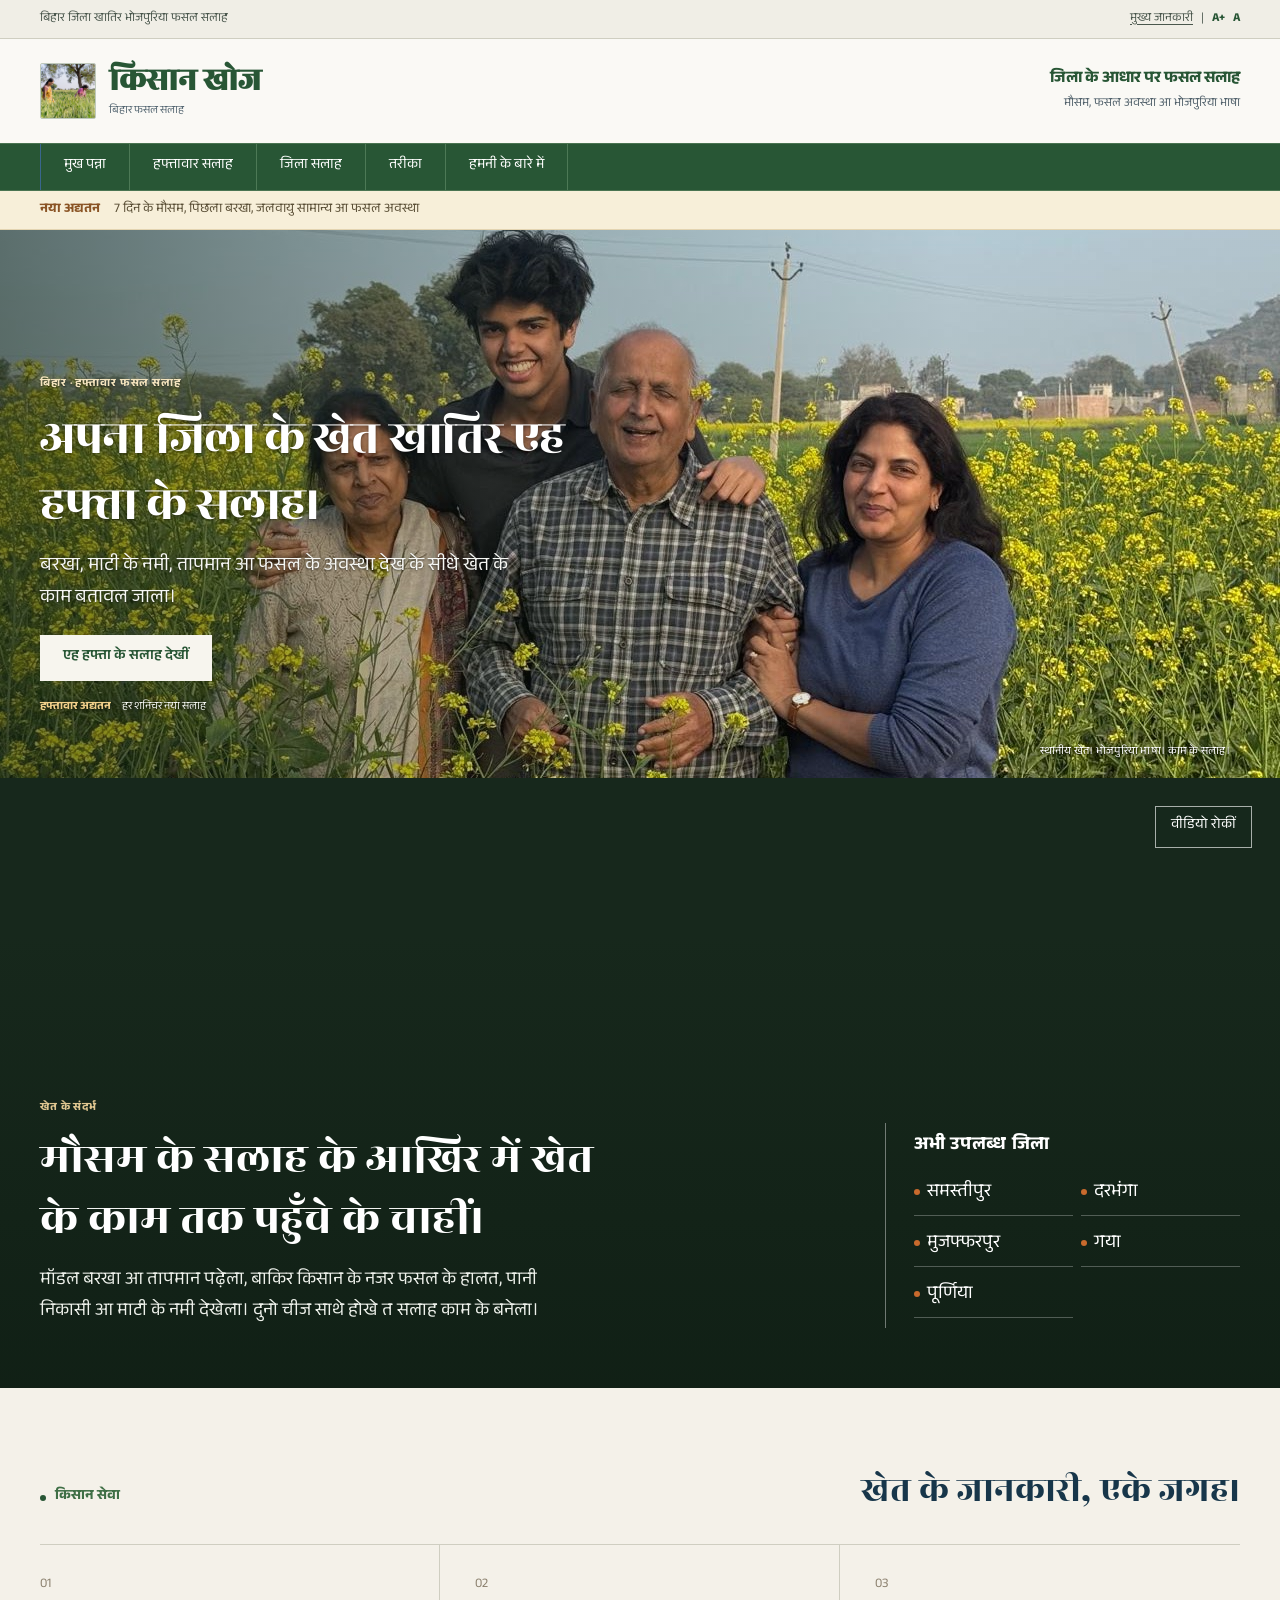
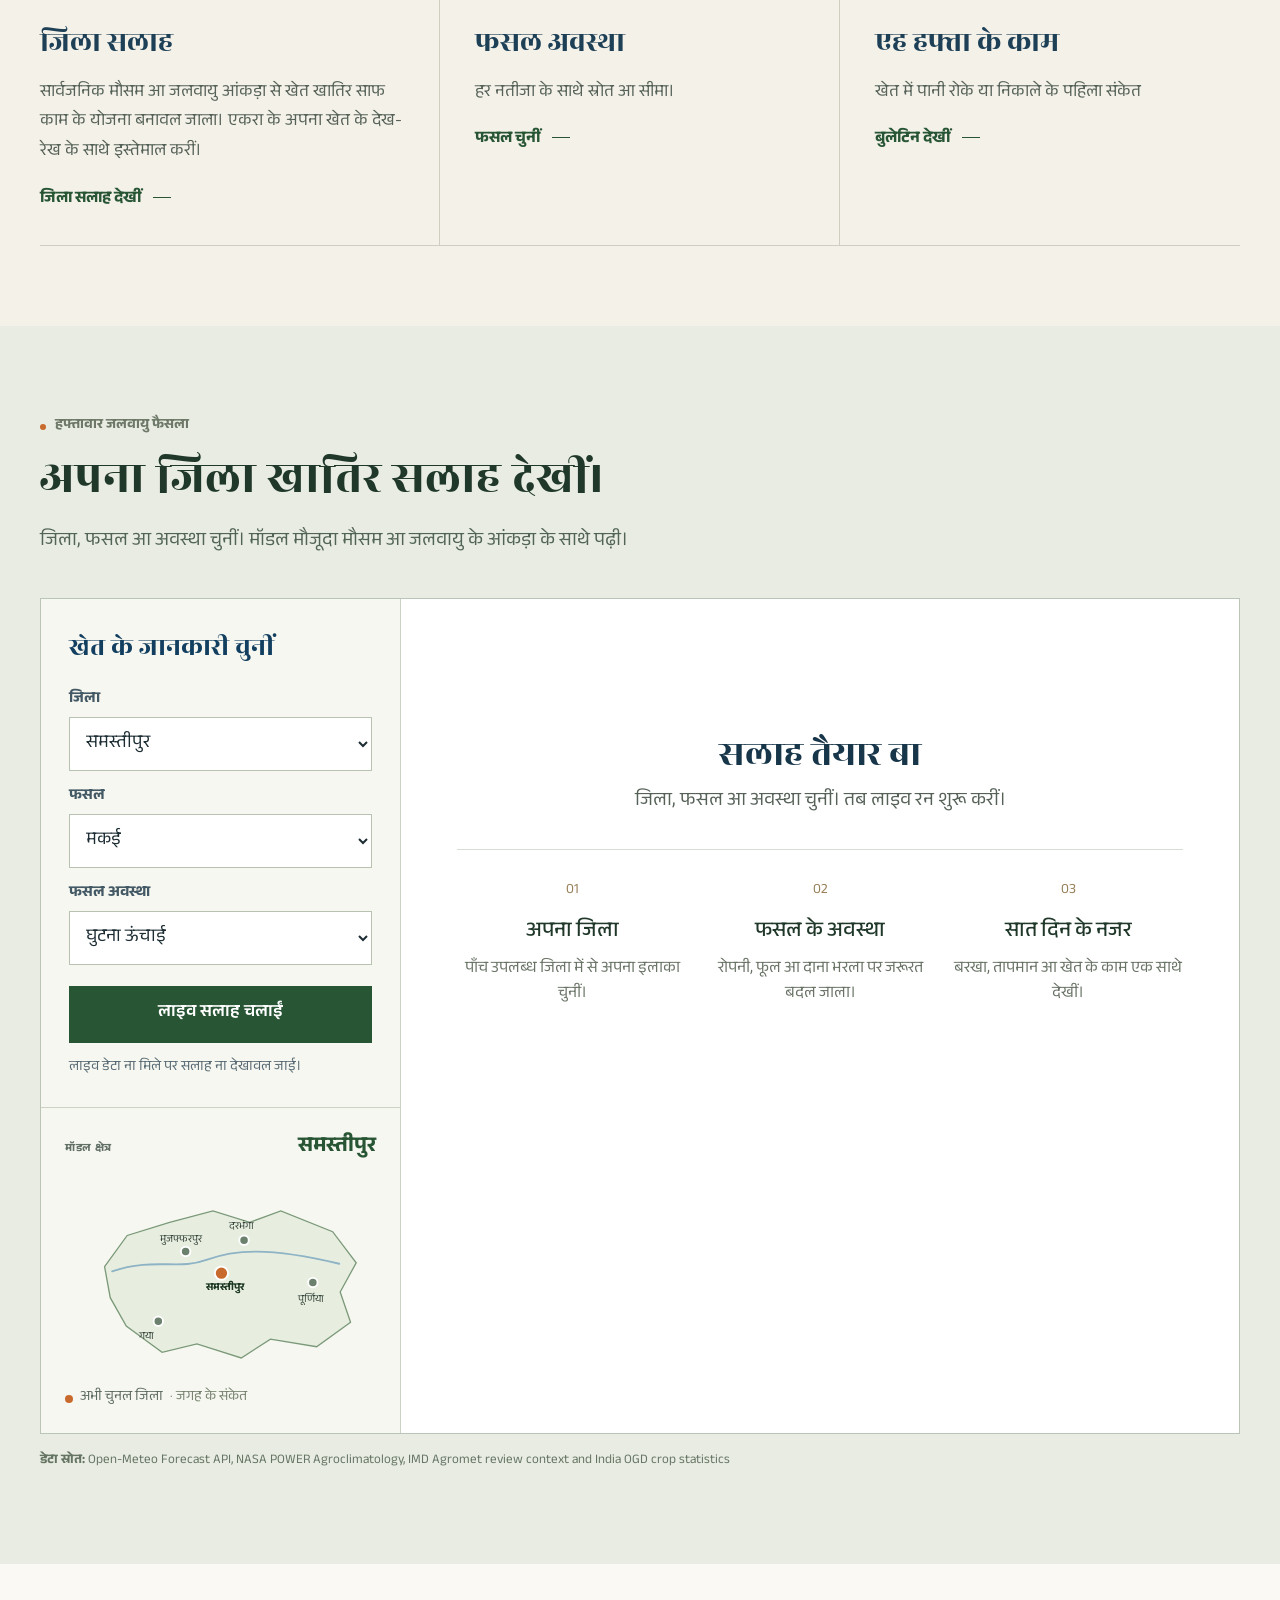
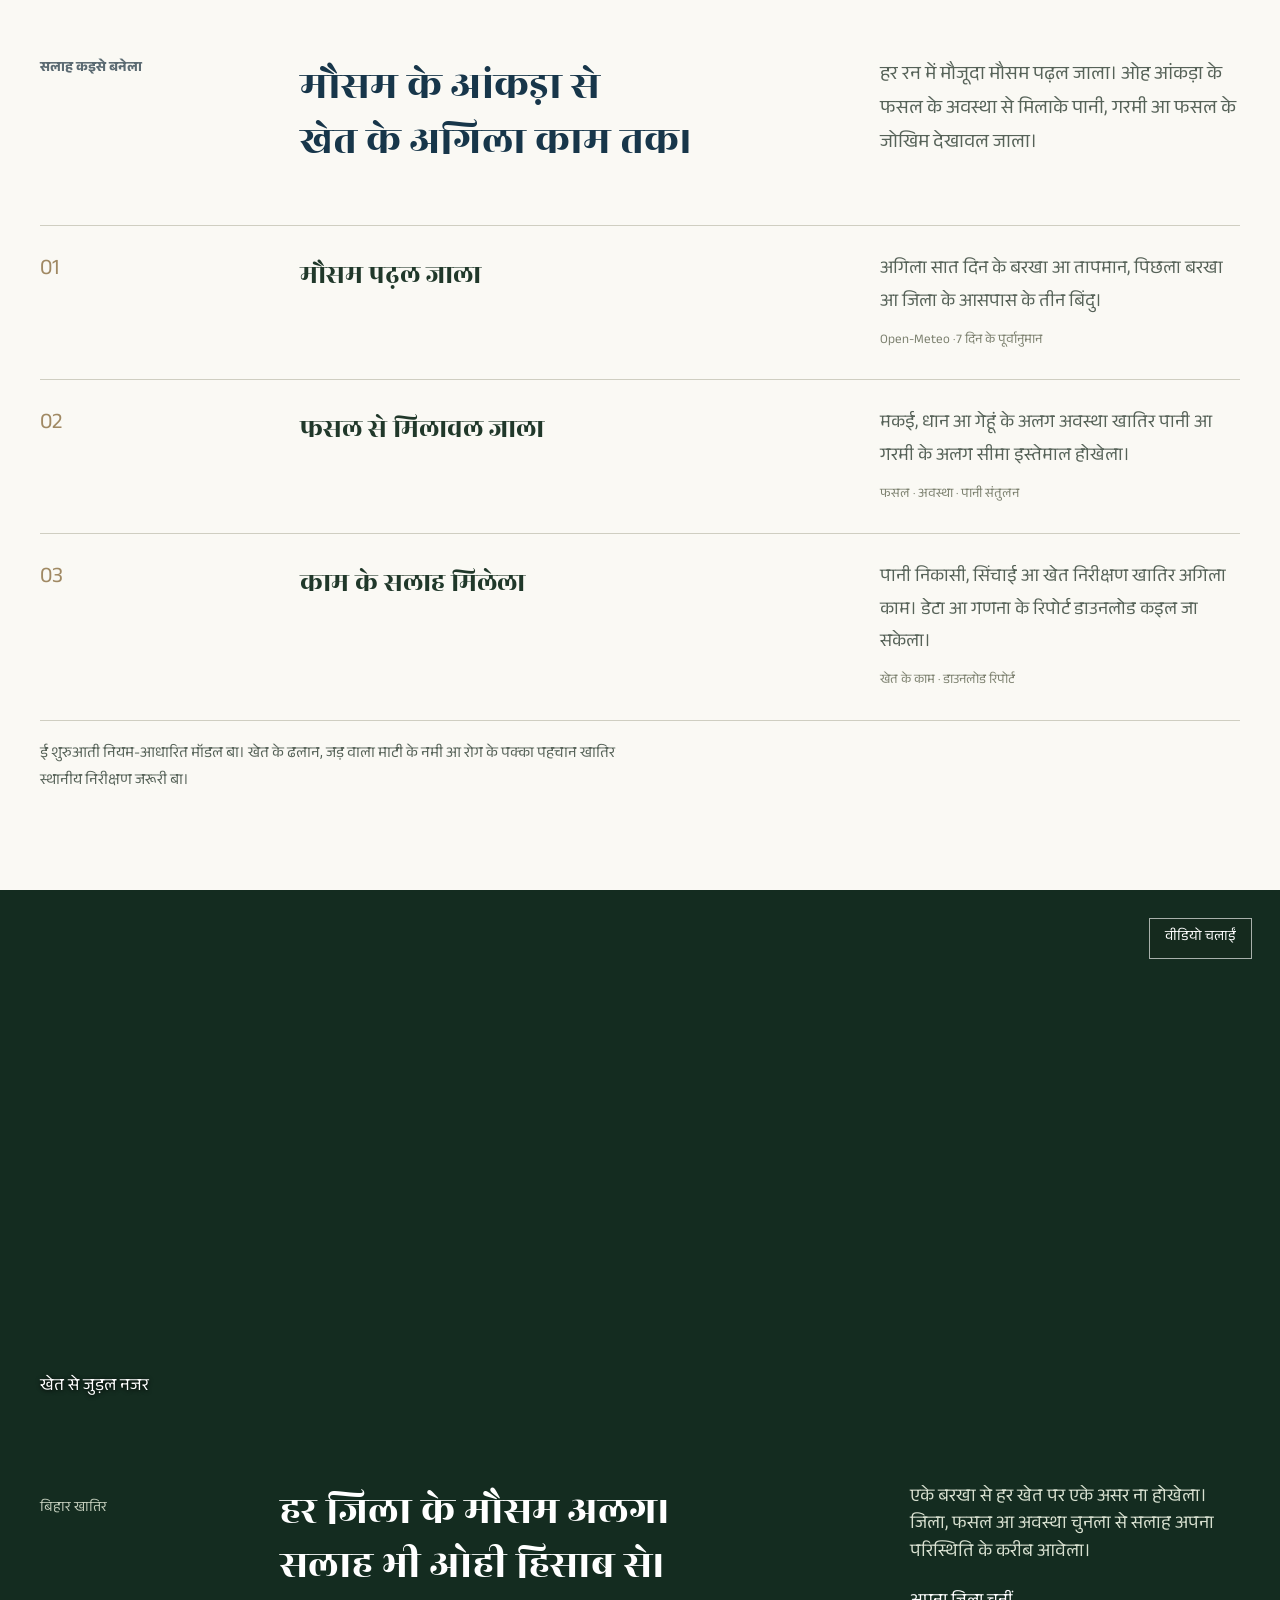
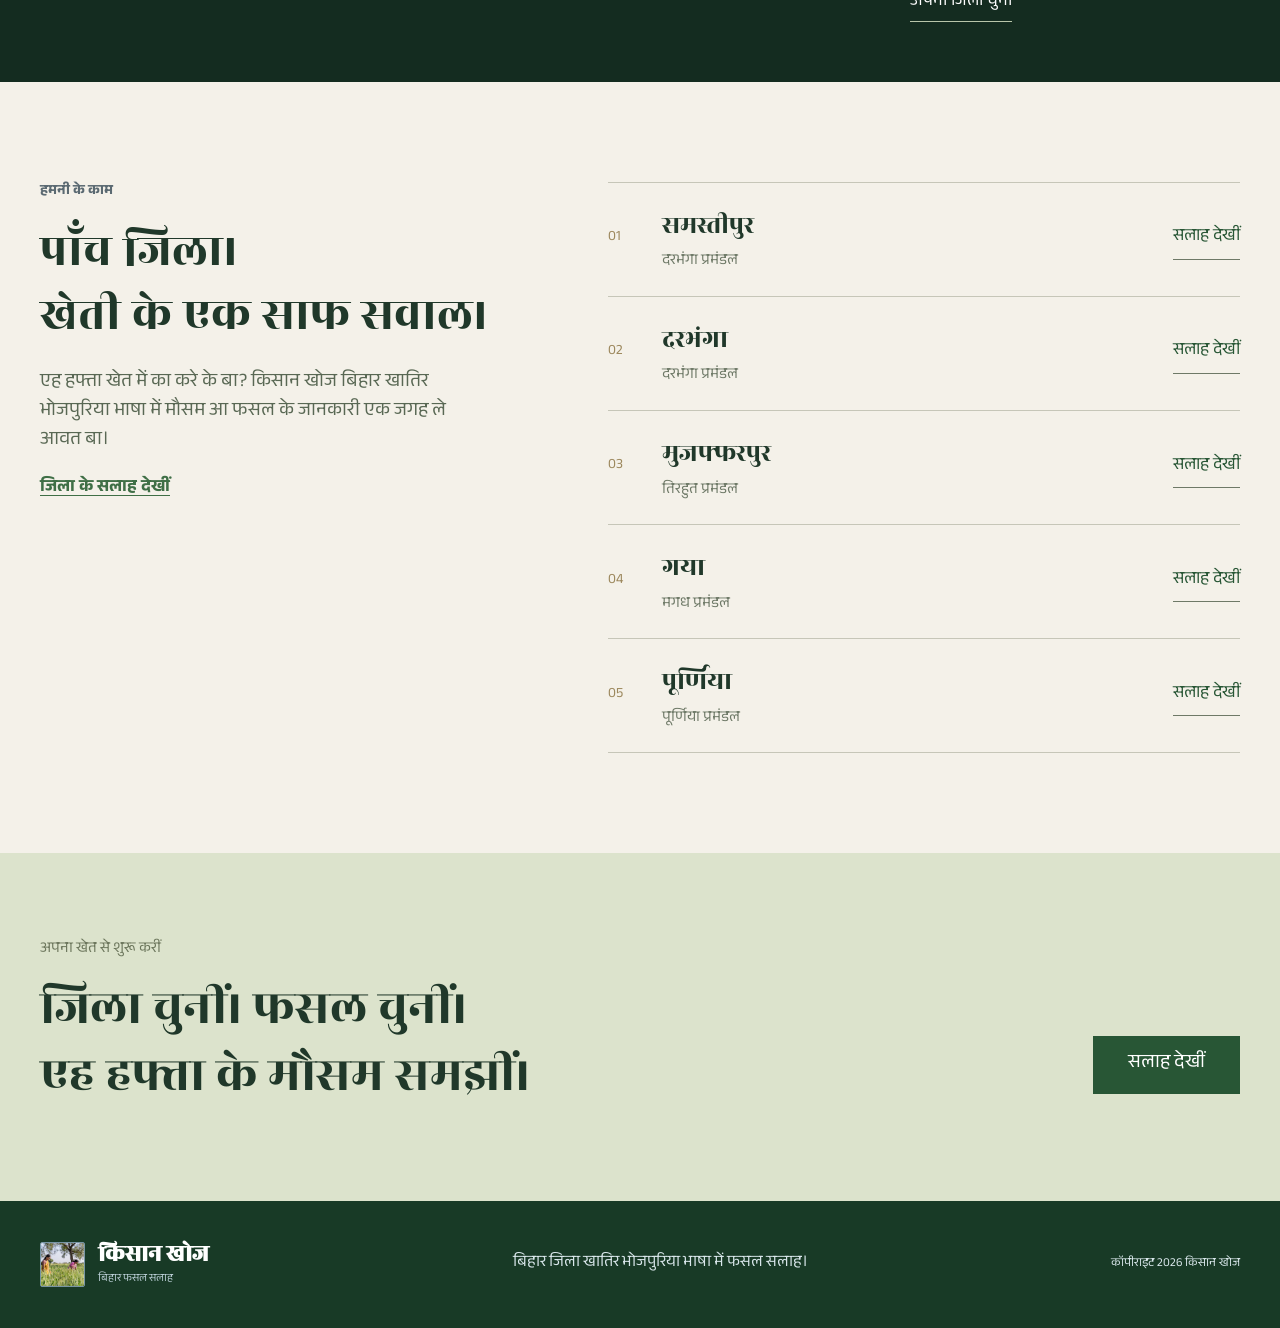
==== commit dc8c4117: "Develop portal workspace, field films and district directory" ====
--- a/github-pages/index.html
+++ b/github-pages/index.html
@@ -11,6 +11,7 @@
   <link href="https://fonts.googleapis.com/css2?family=Anek+Devanagari:wght@400;500;600;700&family=Rozha+One&display=swap" rel="stylesheet">
   <link rel="stylesheet" href="styles.css">
   <link rel="stylesheet" href="hero-refresh.css">
+  <link rel="stylesheet" href="portal-finish.css">
 </head>
 <body>
   <a class="skip-link" href="#main-content">Skip to guidance</a>
@@ -61,10 +62,19 @@
         <p class="source-line"><b data-i18n="dataNoteLead">डेटा स्रोत:</b> Open-Meteo Forecast API, NASA POWER Agroclimatology, IMD Agromet review context and India OGD crop statistics</p>
       </div>
     </section>
-    <section class="process" id="method"><div class="site-width process-grid"><div><p class="section-kicker blue"><span></span><span data-i18n="methodKicker">METHOD</span></p><h2 data-i18n="methodTitle">Documented weekly crop guidance.</h2><p data-i18n="methodBody">Rainfall, FAO-56 ET0, surface soil moisture, humidity and climate normal are assessed with crop-stage thresholds.</p><a class="text-link" href="https://open-meteo.com/en/docs" target="_blank" rel="noreferrer" data-i18n="methodCta">Open weather documentation</a></div><ol class="process-list"><li><b>01</b><span data-i18n="flow1">Live seven-day forecast</span></li><li><b>02</b><span data-i18n="flow2">Recent rain and district range</span></li><li><b>03</b><span data-i18n="flow3">NASA climate normal</span></li><li><b>04</b><span data-i18n="flow4">Water balance and crop risk rules</span></li><li><b>05</b><span data-i18n="flow5">Next field-inspection task</span></li></ol></div></section>
-    <section class="districts" id="about"><div class="site-width"><div class="section-title"><p class="section-kicker blue"><span></span><span data-i18n="aboutKicker">बिहार केंद्रित</span></p><h2 data-i18n="aboutTitle">स्थानीय भाषा में काम के फसल जानकारी।</h2><p data-i18n="aboutBody">किसान खोज बिहार जिला खातिर भोजपुरिया भाषा में फसल सलाह देला, ताकि किसान आ सलाहकार हर नतीजा के समझ आ परख सकसु।</p></div><div class="district-table"><div><b data-i18n="division">प्रमंडल</b><b data-i18n="availableDistricts">उपलब्ध जिला</b></div><div><span>दरभंगा</span><span>दरभंगा, समस्तीपुर</span></div><div><span>तिरहुत</span><span>मुजफ्फरपुर</span></div><div><span>मगध</span><span>गया</span></div><div><span>पूर्णिया</span><span>पूर्णिया</span></div></div></div></section>
+    <section class="process" id="method"><div class="site-width">
+      <div class="method-intro"><p class="section-kicker">सलाह कइसे बनेला</p><h2>मौसम के आंकड़ा से<br>खेत के अगिला काम तक।</h2><p>हर रन में मौजूदा मौसम पढ़ल जाला। ओह आंकड़ा के फसल के अवस्था से मिलाके पानी, गरमी आ फसल के जोखिम देखावल जाला।</p></div>
+      <div class="method-rows">
+        <article><span>01</span><h3>मौसम पढ़ल जाला</h3><div><p>अगिला सात दिन के बरखा आ तापमान, पिछला बरखा आ जिला के आसपास के तीन बिंदु।</p><small>Open-Meteo · 7 दिन के पूर्वानुमान</small></div></article>
+        <article><span>02</span><h3>फसल से मिलावल जाला</h3><div><p>मकई, धान आ गेहूं के अलग अवस्था खातिर पानी आ गरमी के अलग सीमा इस्तेमाल होखेला।</p><small>फसल · अवस्था · पानी संतुलन</small></div></article>
+        <article><span>03</span><h3>काम के सलाह मिलेला</h3><div><p>पानी निकासी, सिंचाई आ खेत निरीक्षण खातिर अगिला काम। डेटा आ गणना के रिपोर्ट डाउनलोड कइल जा सकेला।</p><small>खेत के काम · डाउनलोड रिपोर्ट</small></div></article>
+      </div><p class="method-limit">ई शुरुआती नियम-आधारित मॉडल बा। खेत के ढलान, जड़ वाला माटी के नमी आ रोग के पक्का पहचान खातिर स्थानीय निरीक्षण जरूरी बा।</p>
+    </div></section>
+    <section class="landscape-story"><div class="story-media"><video autoplay muted loop playsinline preload="metadata" aria-label="खेती वाला इलाका के वीडियो"><source src="assets/media/india-fields.mp4" type="video/mp4"></video><button class="film-toggle" type="button">वीडियो रोकीं</button><span class="film-caption">खेत से जुड़ल नजर</span></div><div class="site-width story-copy"><p>बिहार खातिर</p><h2>हर जिला के मौसम अलग।<br>सलाह भी ओही हिसाब से।</h2><div><p>एके बरखा से हर खेत पर एके असर ना होखेला। जिला, फसल आ अवस्था चुनला से सलाह अपना परिस्थिति के करीब आवेला।</p><a href="#model">अपना जिला चुनीं</a></div></div></section>
+    <section class="districts" id="about"><div class="site-width district-editorial"><div class="district-intro"><p class="section-kicker">हमनी के काम</p><h2>पाँच जिला।<br>खेती के एक साफ सवाल।</h2><p>एह हफ्ता खेत में का करे के बा? किसान खोज बिहार खातिर भोजपुरिया भाषा में मौसम आ फसल के जानकारी एक जगह ले आवत बा।</p><a class="text-link" href="#model">जिला के सलाह देखीं</a></div><div class="district-directory"><article><span>01</span><h3>समस्तीपुर</h3><p>दरभंगा प्रमंडल</p><button type="button" data-pick-district="samastipur">सलाह देखीं</button></article><article><span>02</span><h3>दरभंगा</h3><p>दरभंगा प्रमंडल</p><button type="button" data-pick-district="darbhanga">सलाह देखीं</button></article><article><span>03</span><h3>मुजफ्फरपुर</h3><p>तिरहुत प्रमंडल</p><button type="button" data-pick-district="muzaffarpur">सलाह देखीं</button></article><article><span>04</span><h3>गया</h3><p>मगध प्रमंडल</p><button type="button" data-pick-district="gaya">सलाह देखीं</button></article><article><span>05</span><h3>पूर्णिया</h3><p>पूर्णिया प्रमंडल</p><button type="button" data-pick-district="purnia">सलाह देखीं</button></article></div></div></section>
+    <section class="closing"><div class="site-width"><p>अपना खेत से शुरू करीं</p><h2>जिला चुनीं। फसल चुनीं।<br>एह हफ्ता के मौसम समझीं।</h2><a href="#model">सलाह देखीं</a></div></section>
   </main>
   <footer><div class="site-width footer-inner"><div class="brand"><img src="assets/brand/finding-farmers-logo.jpg" alt=""><span><b>किसान खोज</b><small data-i18n="brandSubtitle">बिहार फसल सलाह</small></span></div><p data-i18n="footer">बिहार जिला खातिर भोजपुरिया भाषा में फसल सलाह।</p><span>कॉपीराइट 2026 किसान खोज</span></div></footer>
-  <script src="app.js"></script><script>document.querySelectorAll('.text-size').forEach(button=>button.addEventListener('click',()=>document.documentElement.classList.toggle('large-text',button.dataset.size==='large')));</script>
+  <script src="app.js"></script><script src="portal-finish.js"></script><script>document.querySelectorAll('.text-size').forEach(button=>button.addEventListener('click',()=>document.documentElement.classList.toggle('large-text',button.dataset.size==='large')));</script>
 </body>
 </html>
--- a/github-pages/portal-finish.css
+++ b/github-pages/portal-finish.css
@@ -0,0 +1,12 @@
+:root{--paper:#f4f1e9;--ink:#20382a;--line:#cfcec1}
+body{font-size:17px}h1,h2,h3{letter-spacing:0;font-weight:400}a,button,select{touch-action:manipulation}a:focus-visible,button:focus-visible,select:focus-visible,.map-district:focus-visible{outline:3px solid #c57b30;outline-offset:4px}
+.site-width{width:min(1280px,calc(100% - 80px))}.brand b{font-size:33px}.identity-row{min-height:104px}.hero h1{font-family:var(--serif);font-weight:400;font-size:clamp(38px,4vw,62px);line-height:1.28}.hero-copy{max-width:550px}.hero .section-kicker>span:first-child{width:auto;height:auto;background:none;border-radius:0}.hero .lead{font-size:19px}.section-kicker{letter-spacing:0;font-size:14px}
+.field-film,.field-film-inner{min-height:610px}.field-film::after{background:linear-gradient(0deg,rgba(15,30,20,.8),transparent 75%)}.field-film video{opacity:1}.field-film-inner{align-items:end;padding:60px 0;gap:70px}.field-film-copy h2{font-family:var(--serif);font-size:clamp(33px,3.7vw,51px);font-weight:400;line-height:1.3}.field-film-copy p:last-child{font-size:18px}.district-coverage{background:transparent;color:white;border:0;border-left:1px solid #ffffff66;padding:10px 0 10px 28px}.district-coverage b,.district-coverage li{color:white;font-size:18px}.district-coverage li{border-color:#ffffff44}.film-toggle{position:absolute;right:28px;top:28px;z-index:3;border:1px solid #ffffffa0;padding:9px 15px;background:#17281c80;color:#fff;font-size:14px;cursor:pointer}
+.services{padding:80px 0;background:var(--paper)}.services .section-title{display:flex;gap:50px;align-items:baseline;justify-content:space-between;margin-bottom:30px}.services .section-title h2{margin:0;font-size:37px}.service-grid{border:0;border-top:1px solid var(--line);border-bottom:1px solid var(--line);background:transparent}.service-grid article{padding:30px 35px 32px 0;min-height:0}.service-grid article+article{padding-left:35px}.service-grid h3{margin:25px 0 12px;font-size:30px}.service-grid p{font-size:17px}.service-grid a{font-size:16px}.service-icon{font-weight:400;color:#8b806e}
+.guidance{padding:90px 0;background:#e8ece3;color:var(--ink)}.guidance .section-title.light h2{color:var(--ink);font-size:49px;margin-bottom:18px}.guidance .section-title.light>p:last-child{color:#526454;font-size:19px}.guidance .section-kicker{color:#6d7868}.guidance-grid{display:grid;grid-template-columns:360px minmax(0,1fr);grid-template-rows:auto 1fr;gap:0;margin-top:40px;border:1px solid #bbc5b5;background:#fff}.guidance-grid .selection-panel{grid-column:1;grid-row:1;background:#f6f7f0;border-right:1px solid #cbd2c4;border-bottom:1px solid #cbd2c4;padding:28px;gap:14px}.selection-panel h3{font-size:27px}.selection-panel select{font-size:18px;padding:10px 12px;border-color:#b7c2b1}.selection-panel label span{font-size:15px}.action-button{justify-content:center;padding:14px}.action-button span:last-child{font-size:17px;letter-spacing:0}.selection-note{font-size:14px}.model-map-panel{grid-column:1;grid-row:2;border-right:1px solid #cbd2c4;padding:24px;background:#f6f7f0}.model-map-head b{font-size:21px}.model-map .map-district text{font-size:11px}.model-map .map-district{cursor:pointer}.model-map-note{font-size:14px}.model-map-note::after{content:' · जगह के संकेत';color:#788471}.advisory-panel{grid-column:2;grid-row:1 / 3;padding:36px;min-width:0}.empty-state{padding:75px 20px 45px}.empty-state h3{font-size:38px}.empty-state p{font-size:19px}.empty-symbol{display:none}.workspace-guide{display:grid;grid-template-columns:repeat(3,1fr);gap:18px;border-top:1px solid #d9ded4;padding-top:28px;margin-top:32px}.workspace-guide span{color:#9a805b;font-size:14px}.workspace-guide h4{font-size:21px;font-weight:500;margin:13px 0 8px}.workspace-guide p{font-size:16px;color:#697366}.advisory-box{background:#f5f4e9;border-left-color:#bb783e;padding:25px}.advisory-box h3{font-size:34px}.advisory-box>p:not(.mini-label){font-size:17px}.advisory-box ol{gap:20px}.advisory-box li{font-size:16px}.summary-grid b{font-family:var(--sans);font-size:35px;font-weight:600}.summary-grid span{font-size:15px}.risk-heading{font-size:16px}.risk{padding:15px}.risks{grid-template-columns:repeat(2,1fr)}.risk span{font-size:16px}.risk b{font-size:18px}.source-line{color:#667563;font-size:13px;line-height:1.8}.weather-outlook{margin:30px 0 15px}.weather-outlook h4{font-size:20px;font-weight:500;margin:0 0 20px}.weather-days{display:grid;grid-template-columns:repeat(7,minmax(0,1fr));gap:8px}.weather-day{text-align:center;font-size:13px}.weather-bar{height:85px;display:flex;align-items:flex-end;justify-content:center;background:#f0f3ed;margin:8px 0}.weather-bar i{display:block;width:40%;background:#7c9a86;min-height:2px}.weather-day b{display:block;font-size:15px;font-weight:500}.weather-day small{display:block;color:#667366}.download-button,.advisory-actions a{font-size:16px}
+.process{padding:95px 0;background:#faf9f4}.method-intro{display:grid;grid-template-columns:220px 1fr 360px;gap:40px;align-items:start}.method-intro h2{margin:0;font-size:43px;line-height:1.3}.process .method-intro>p:last-child{font-size:19px}.method-rows{margin:55px 0 20px;border-top:1px solid var(--line)}.method-rows article{display:grid;grid-template-columns:220px 1fr 360px;gap:40px;padding:28px 0;border-bottom:1px solid var(--line)}.method-rows article>span{color:#a08963;font-size:22px}.method-rows h3{font-family:var(--serif);font-size:28px;margin:0}.process .method-rows p{font-size:18px}.method-rows small{display:block;margin-top:12px;color:#7c806f;font-size:13px}.process .method-limit{max-width:740px;margin:25px 0 0 auto;font-size:15px}
+.landscape-story{background:#142c20;color:#fff}.story-media{position:relative;height:540px;overflow:hidden}.story-media video{width:100%;height:100%;object-fit:cover}.film-caption{position:absolute;bottom:28px;left:40px;color:#fff;text-shadow:0 1px 4px #000;font-size:17px}.story-copy{display:grid;grid-template-columns:200px 1fr 330px;gap:40px;padding:55px 0 65px}.story-copy>p{color:#c2ccbb;font-size:14px}.story-copy h2{font-family:var(--serif);font-size:42px;line-height:1.3;margin:0}.story-copy div p{color:#d8e0d0;font-size:18px;margin:0 0 22px}.story-copy a{font-size:17px;border-bottom:1px solid #b8c6aa;padding-bottom:4px}
+.districts{padding:100px 0;background:#f4f1e9}.district-editorial{display:grid;grid-template-columns:.85fr 1.15fr;gap:100px}.district-intro h2{font-family:var(--serif);font-size:49px;line-height:1.3;margin:18px 0 20px}.district-intro>p:not(.section-kicker){font-size:19px;max-width:440px;color:#596854}.district-intro .text-link{font-size:17px}.district-directory{border-top:1px solid #c6c6b8}.district-directory article{display:grid;grid-template-columns:36px 1fr auto;column-gap:18px;align-items:center;padding:22px 0;border-bottom:1px solid #c6c6b8}.district-directory article>span{grid-row:1 / 3;color:#9d895e;font-size:14px}.district-directory h3{font-size:27px;font-family:var(--serif);margin:0}.district-directory p{grid-column:2;margin:4px 0 0;color:#6e7967;font-size:15px}.district-directory button{grid-column:3;grid-row:1 / 3;background:transparent;border:0;border-bottom:1px solid #6e7967;padding:7px 0;font-size:17px;color:#285635;cursor:pointer}.closing{padding:70px 0 80px;background:#dce3cc}.closing .site-width{position:relative}.closing p{font-size:15px;color:#6c765c}.closing h2{font-family:var(--serif);font-size:clamp(33px,4vw,51px);line-height:1.3;margin:12px 0}.closing a{position:absolute;right:0;bottom:15px;background:#285635;color:#fff;padding:14px 35px;font-size:19px}footer{background:#183a26}.footer-inner{padding:40px 0}.footer-inner p{font-size:16px}
+@media(max-width:1100px){.method-intro,.method-rows article{grid-template-columns:100px 1fr 1fr;gap:25px}.story-copy{grid-template-columns:1fr 1fr;gap:30px}.story-copy>p{grid-column:1 / -1}.district-editorial{gap:45px}}
+@media(max-width:780px){.site-width{width:calc(100% - 36px)}.hero h1{font-size:38px}.hero .lead{font-size:17px}.field-film-inner{grid-template-columns:1fr;gap:24px;min-height:620px;padding:45px 0}.district-coverage{padding-left:0;border-left:0}.district-coverage ul{grid-template-columns:repeat(3,1fr)}.district-coverage li{font-size:16px}.services,.guidance,.process,.districts{padding:55px 0}.services .section-title{display:block}.services .section-title h2{font-size:32px;margin-top:12px}.service-grid article+article{padding-left:0}.guidance .section-title.light h2{font-size:36px}.guidance-grid{grid-template-columns:1fr;grid-template-rows:auto}.guidance-grid .selection-panel,.model-map-panel,.advisory-panel{grid-column:1;grid-row:auto;border-right:0}.model-map-panel{border-bottom:1px solid #cbd2c4}.advisory-panel{padding:25px}.workspace-guide{grid-template-columns:1fr;gap:5px}.workspace-guide h4{margin:5px 0}.workspace-guide p{margin-top:4px}.advisory-box ol{grid-template-columns:1fr}.summary-grid{grid-template-columns:repeat(3,1fr)}.summary-grid>div{padding:12px 8px}.summary-grid b{font-size:28px}.summary-grid span{font-size:13px}.weather-days{gap:4px}.weather-day{font-size:11px}.weather-day b{font-size:13px}.method-intro{display:block}.method-intro h2{font-size:36px;margin:15px 0}.method-rows article{grid-template-columns:35px 1fr;gap:15px}.method-rows article>div{grid-column:2}.story-media{height:390px}.story-copy{grid-template-columns:1fr;padding:35px 0 45px}.story-copy h2{font-size:36px}.district-editorial{grid-template-columns:1fr;gap:35px}.district-intro h2{font-size:39px}.closing a{position:static;display:inline-block;margin-top:20px}.closing{padding:45px 0}.film-toggle{right:18px;top:18px}}
+@media(prefers-reduced-motion:reduce){html{scroll-behavior:auto}.map-district circle{transition:none}}
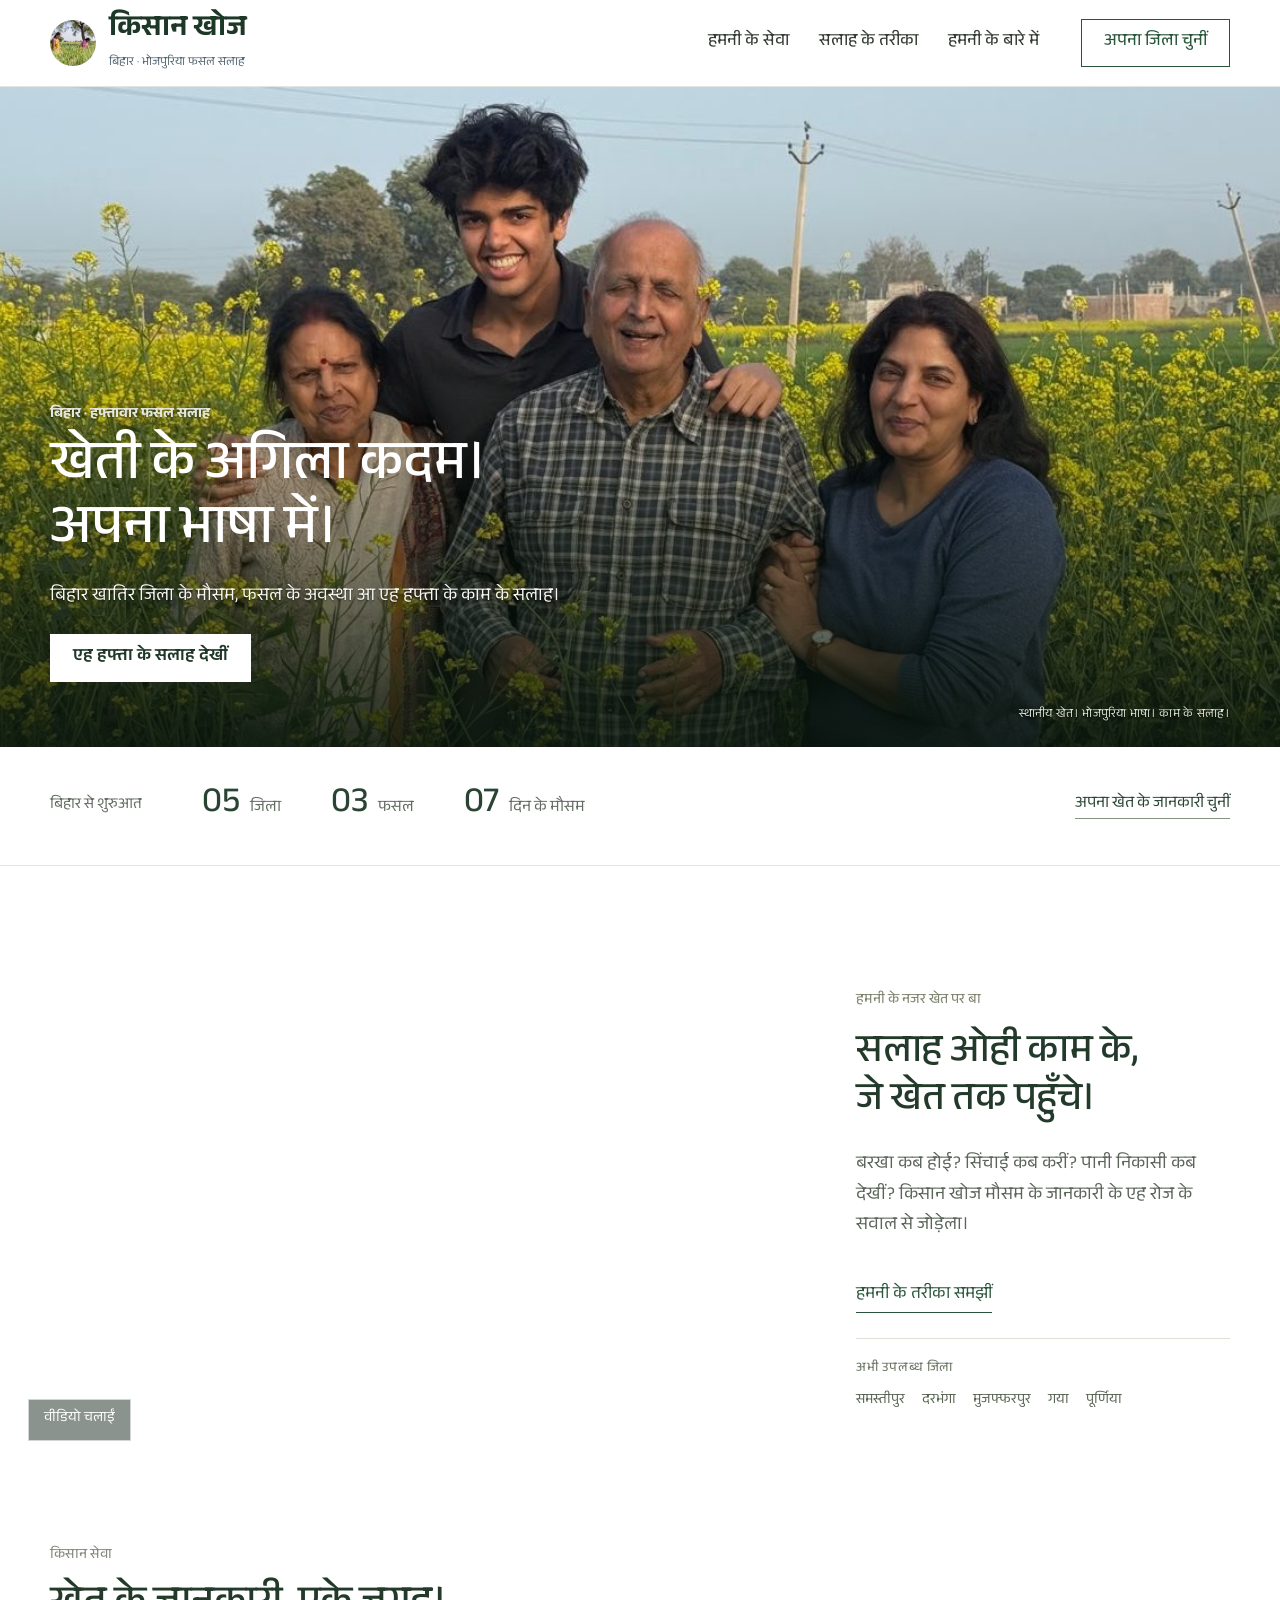
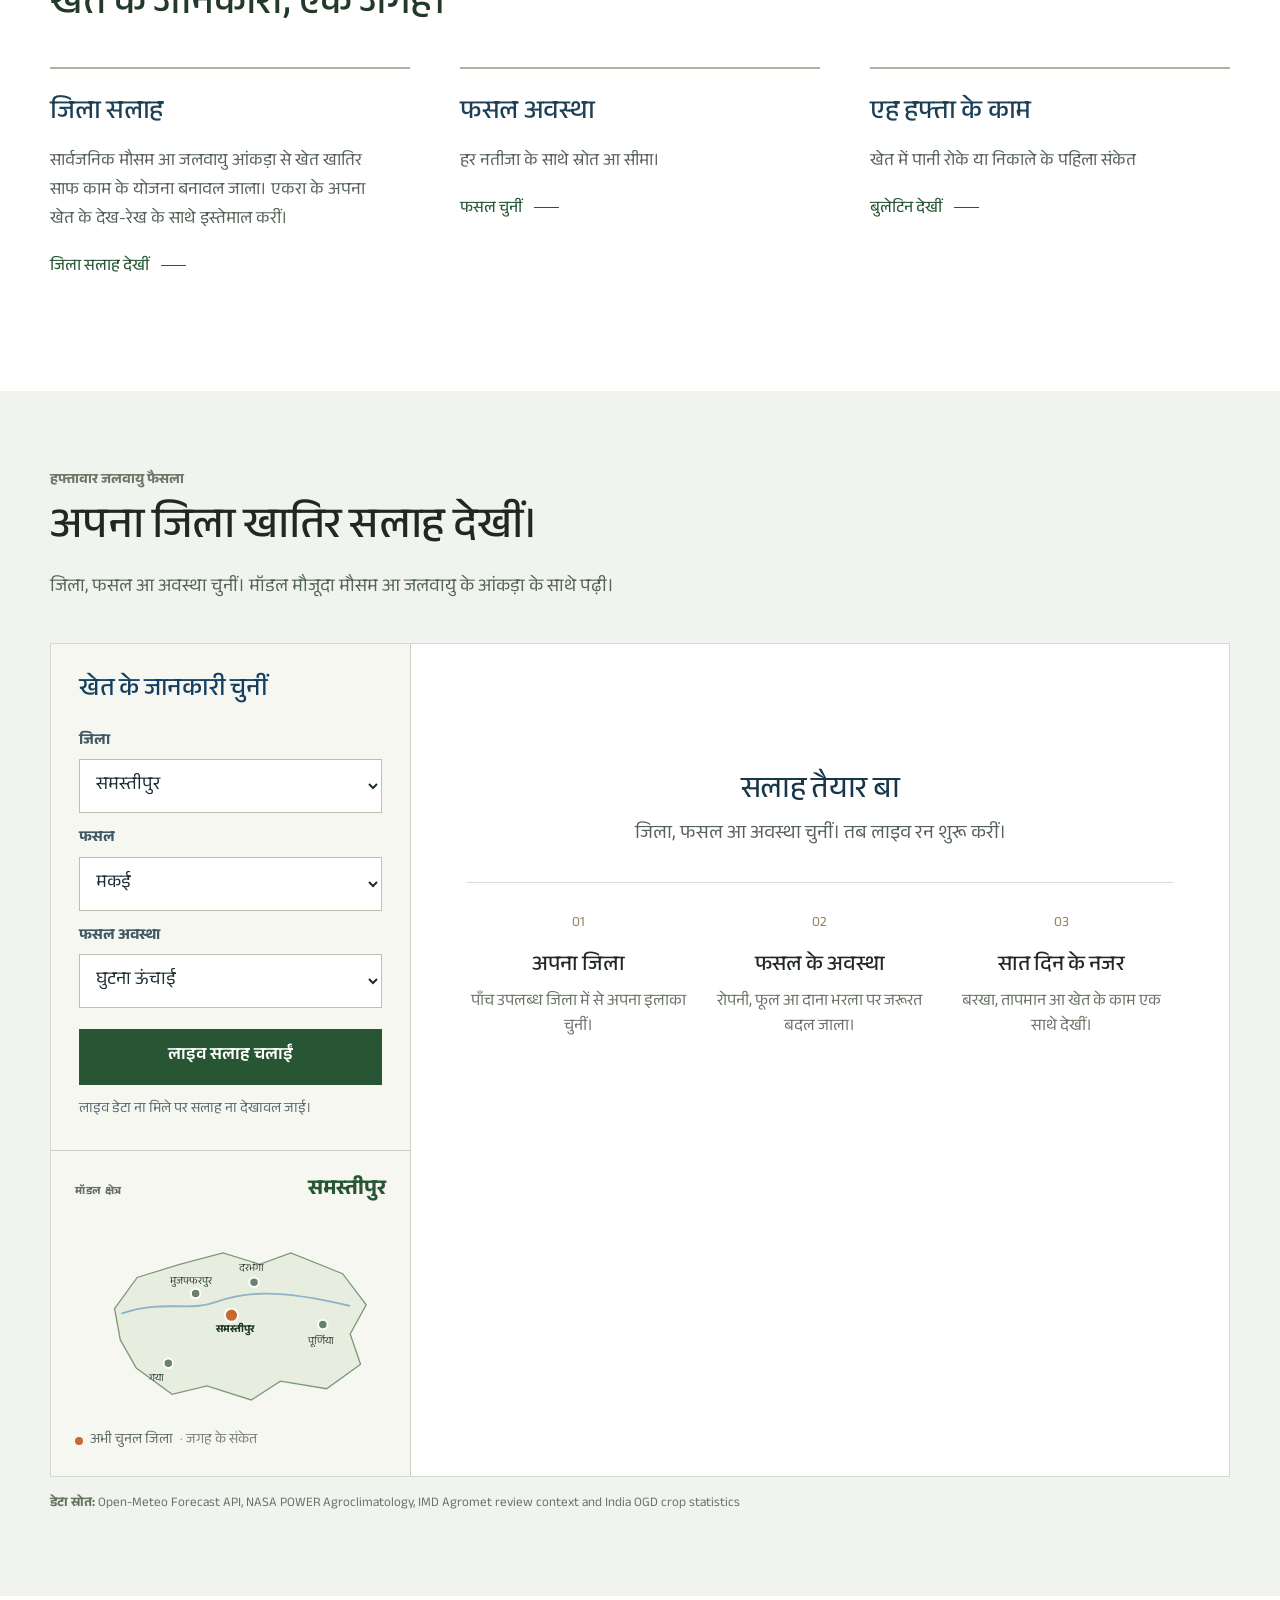
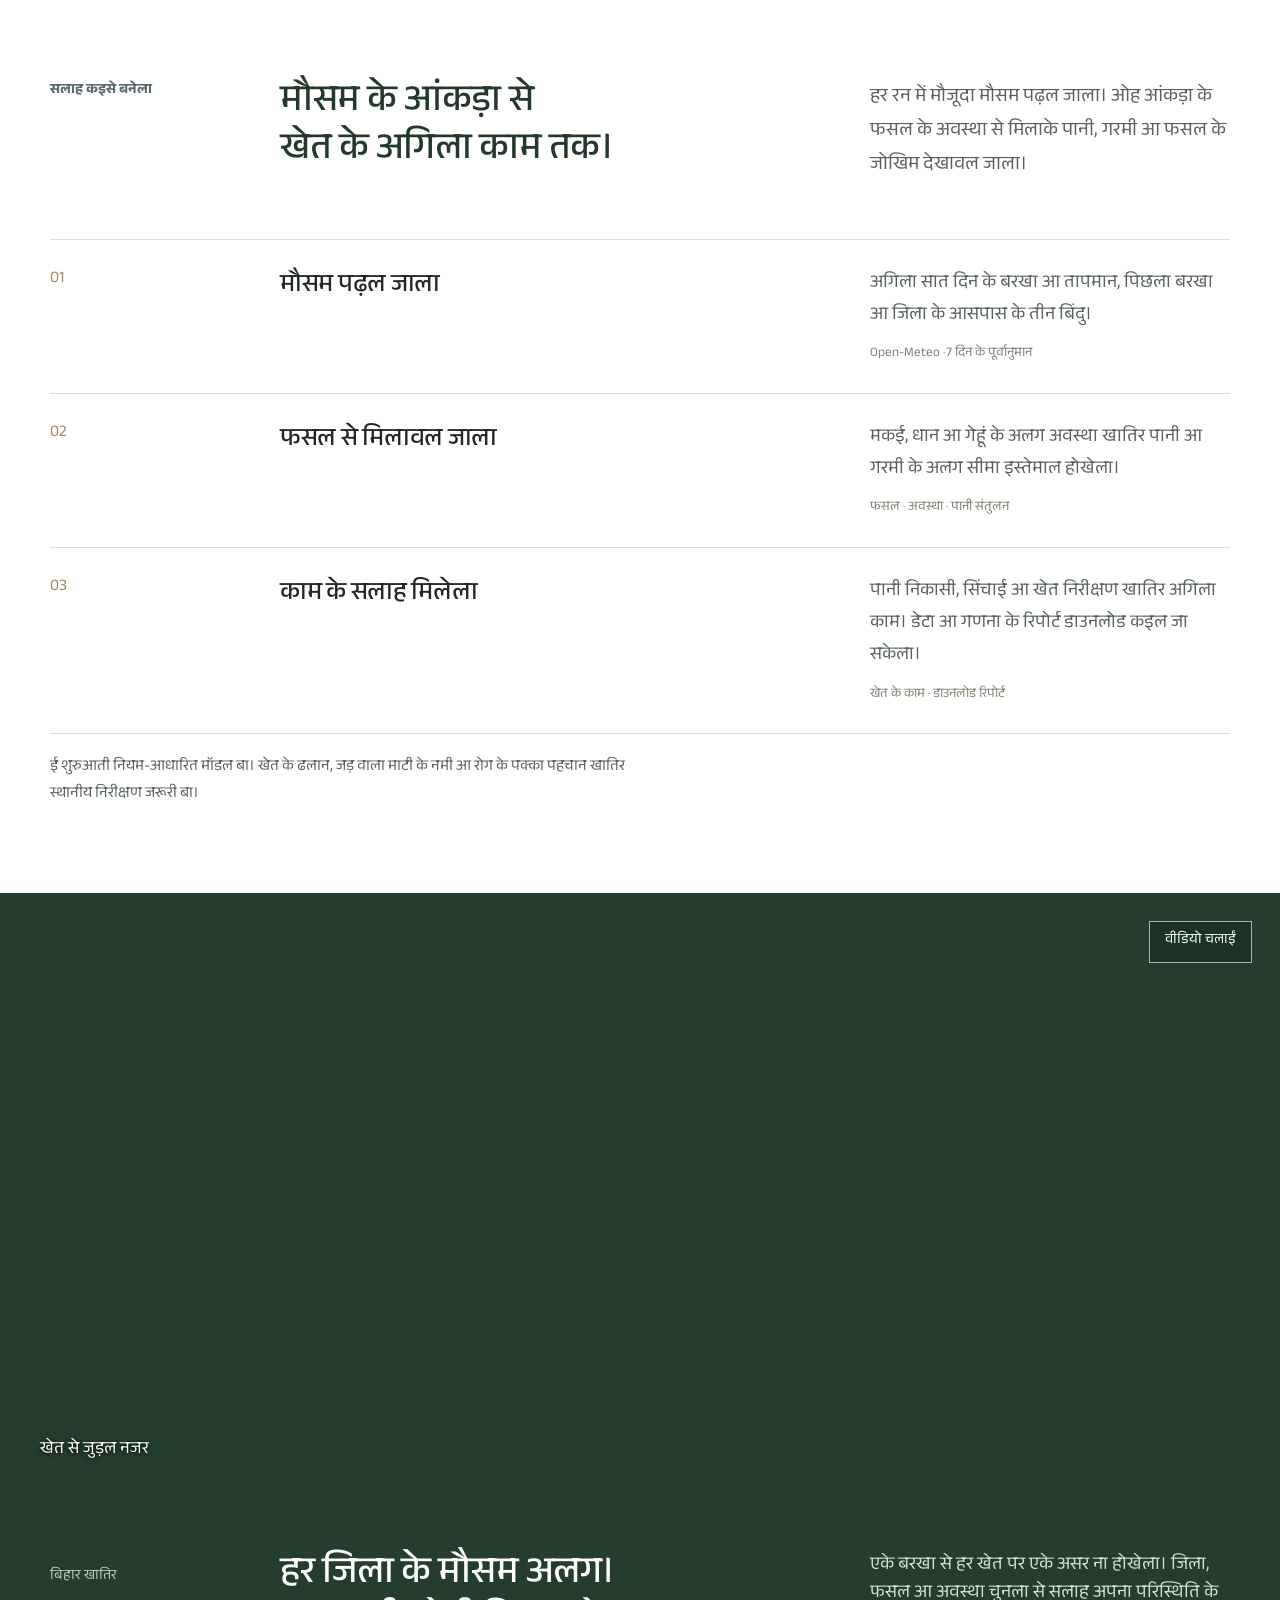
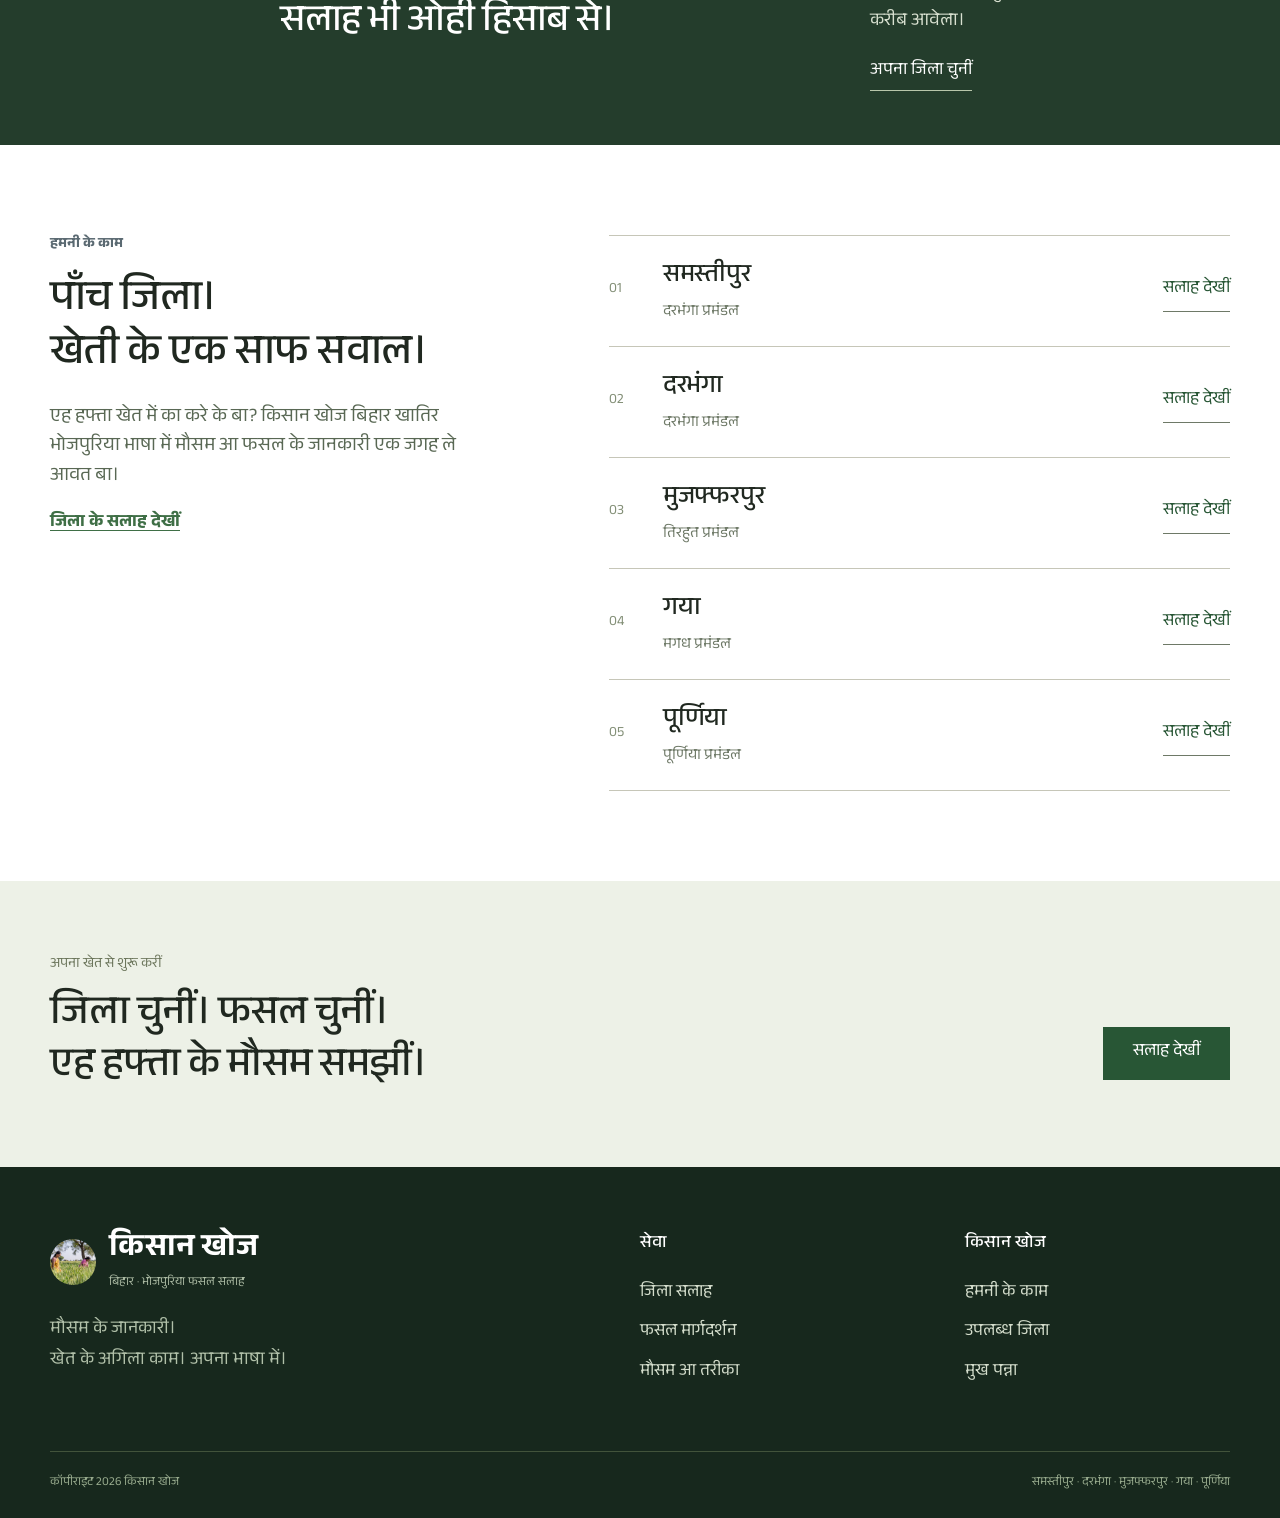
==== commit d4c4b4c0: "Refine company identity, photography and navigation" ====
--- a/github-pages/index.html
+++ b/github-pages/index.html
@@ -12,15 +12,17 @@
   <link rel="stylesheet" href="styles.css">
   <link rel="stylesheet" href="hero-refresh.css">
   <link rel="stylesheet" href="portal-finish.css">
+  <link rel="stylesheet" href="company.css">
 </head>
 <body>
   <a class="skip-link" href="#main-content">Skip to guidance</a>
   <div class="utility-bar"><div class="site-width utility-inner"><span data-i18n="utility">बिहार जिला खातिर भोजपुरिया फसल सलाह</span><div class="utility-actions"><a href="#main-content" data-i18n="mainContent">मुख्य जानकारी</a><span>|</span><button type="button" class="text-size" data-size="large">A+</button><button type="button" class="text-size" data-size="normal">A</button></div></div></div>
-  <header class="masthead"><div class="site-width identity-row"><a href="#top" class="brand" aria-label="किसान खोज मुख्य पन्ना"><img src="assets/brand/finding-farmers-logo.jpg" alt="खेत में काम करती महिला"><span><b>किसान खोज</b><small data-i18n="brandSubtitle">बिहार फसल सलाह</small></span></a><div class="identity-copy"><strong data-i18n="identityTitle">जिला के आधार पर फसल सलाह</strong><span data-i18n="identityBody">मौसम, फसल अवस्था आ स्थानीय भाषा</span></div></div><nav class="primary-nav" aria-label="मुख्य नेविगेशन"><div class="site-width"><a href="#top" data-i18n="navHome">मुख पन्ना</a><a href="#weekly" data-i18n="navWeekly">हफ्तावार सलाह</a><a href="#model" data-i18n="navModel">जिला सलाह</a><a href="#method" data-i18n="navMethod">तरीका</a><a href="#about" data-i18n="navAbout">हमनी के बारे में</a></div></nav></header>
+  <header class="masthead"><div class="site-width company-nav"><a href="#top" class="brand" aria-label="किसान खोज मुख्य पन्ना"><img src="assets/brand/finding-farmers-logo.jpg" alt="खेत में काम करती महिला"><span><b>किसान खोज</b><small>बिहार · भोजपुरिया फसल सलाह</small></span></a><nav class="primary-nav" aria-label="मुख्य नेविगेशन"><div><a href="#weekly">हमनी के सेवा</a><a href="#method">सलाह के तरीका</a><a href="#about">हमनी के बारे में</a><a href="#model" class="nav-action">अपना जिला चुनीं</a></div></nav></div></header>
   <main id="main-content">
     <section class="notice-strip" aria-label="नया अद्यतन"><div class="site-width"><b data-i18n="latestUpdate">नया अद्यतन</b><span data-i18n="ticker">7 दिन के मौसम, पिछला बरखा, जलवायु सामान्य आ फसल अवस्था</span></div></section>
     <section class="hero" id="top"><div class="site-width hero-grid"><div class="hero-copy"><p class="section-kicker"><span data-i18n="heroKicker">बिहार · हफ्तावार फसल सलाह</span></p><h1 data-i18n="heroTitle">अपना जिला के खेत खातिर एह हफ्ता के सलाह।</h1><p class="lead" data-i18n="heroBody">बरखा, माटी के नमी, तापमान आ फसल के अवस्था देख के सीधे खेत के काम बतावल जाला।</p><a class="primary-button" href="#model" data-i18n="heroCta">एह हफ्ता के सलाह देखीं</a><p class="release-line"><b data-i18n="weeklyUpdate">हफ्तावार अद्यतन</b><span data-i18n="heroNote">हर शनिचर नया सलाह</span></p></div><figure class="hero-photo"><img src="assets/founder-field-family.png" alt="सरसों के खेत में परिवार"><figcaption data-i18n="heroCaption">स्थानीय खेत। भोजपुरिया भाषा। काम के सलाह।</figcaption></figure></div></section>
-    <section class="field-film" aria-label="खेत के काम"><video autoplay muted loop playsinline preload="metadata" aria-hidden="true"><source src="assets/media/rice-harvest.mp4" type="video/mp4"></video><div class="site-width field-film-inner"><div class="field-film-copy"><p>खेत के संदर्भ</p><h2>मौसम के सलाह के आखिर में खेत के काम तक पहुँचे के चाहीं।</h2><p>मॉडल बरखा आ तापमान पढ़ेला, बाकिर किसान के नजर फसल के हालत, पानी निकासी आ माटी के नमी देखेला। दुनो चीज साथे होखे त सलाह काम के बनेला।</p></div><aside class="district-coverage"><b>अभी उपलब्ध जिला</b><ul><li>समस्तीपुर</li><li>दरभंगा</li><li>मुजफ्फरपुर</li><li>गया</li><li>पूर्णिया</li></ul></aside></div></section>
+    <div class="coverage-band"><div class="site-width"><p>बिहार से शुरुआत</p><span><b>05</b> जिला</span><span><b>03</b> फसल</span><span><b>07</b> दिन के मौसम</span><a href="#model">अपना खेत के जानकारी चुनीं</a></div></div>
+    <section class="field-film" aria-label="खेत के काम"><video autoplay muted loop playsinline preload="metadata" aria-hidden="true"><source src="assets/media/rice-harvest.mp4" type="video/mp4"></video><div class="site-width field-film-inner"><div class="field-film-copy"><p>हमनी के नजर खेत पर बा</p><h2>सलाह ओही काम के,<br>जे खेत तक पहुँचे।</h2><p>बरखा कब होई? सिंचाई कब करीं? पानी निकासी कब देखीं? किसान खोज मौसम के जानकारी के एह रोज के सवाल से जोड़ेला।</p><a href="#method">हमनी के तरीका समझीं</a></div><aside class="district-coverage"><b>अभी उपलब्ध जिला</b><ul><li>समस्तीपुर</li><li>दरभंगा</li><li>मुजफ्फरपुर</li><li>गया</li><li>पूर्णिया</li></ul></aside></div></section>
     <section class="services" id="weekly"><div class="site-width"><div class="section-title"><p class="section-kicker blue"><span></span><span data-i18n="servicesKicker">Farmer services</span></p><h2 data-i18n="servicesTitle">Information for the field, in one place.</h2></div><div class="service-grid"><article><div class="service-icon">01</div><h3 data-i18n="service1Title">District guidance</h3><p data-i18n="statementBody">Public weather and climate data are converted into a checkable crop work plan for field use.</p><a href="#model" data-i18n="service1Cta">Open district guidance</a></article><article><div class="service-icon">02</div><h3 data-i18n="service2Title">Crop stage</h3><p data-i18n="benefit3">Sources and limitations are shown with every result.</p><a href="#model" data-i18n="service2Cta">Select crop</a></article><article><div class="service-icon">03</div><h3 data-i18n="service3Title">This week's work</h3><p data-i18n="benefit1">Early signal to retain or drain water in the field.</p><a href="#model" data-i18n="service3Cta">View bulletin</a></article></div></div></section>
     <section class="guidance" id="model">
       <div class="site-width">
@@ -74,7 +76,7 @@
     <section class="districts" id="about"><div class="site-width district-editorial"><div class="district-intro"><p class="section-kicker">हमनी के काम</p><h2>पाँच जिला।<br>खेती के एक साफ सवाल।</h2><p>एह हफ्ता खेत में का करे के बा? किसान खोज बिहार खातिर भोजपुरिया भाषा में मौसम आ फसल के जानकारी एक जगह ले आवत बा।</p><a class="text-link" href="#model">जिला के सलाह देखीं</a></div><div class="district-directory"><article><span>01</span><h3>समस्तीपुर</h3><p>दरभंगा प्रमंडल</p><button type="button" data-pick-district="samastipur">सलाह देखीं</button></article><article><span>02</span><h3>दरभंगा</h3><p>दरभंगा प्रमंडल</p><button type="button" data-pick-district="darbhanga">सलाह देखीं</button></article><article><span>03</span><h3>मुजफ्फरपुर</h3><p>तिरहुत प्रमंडल</p><button type="button" data-pick-district="muzaffarpur">सलाह देखीं</button></article><article><span>04</span><h3>गया</h3><p>मगध प्रमंडल</p><button type="button" data-pick-district="gaya">सलाह देखीं</button></article><article><span>05</span><h3>पूर्णिया</h3><p>पूर्णिया प्रमंडल</p><button type="button" data-pick-district="purnia">सलाह देखीं</button></article></div></div></section>
     <section class="closing"><div class="site-width"><p>अपना खेत से शुरू करीं</p><h2>जिला चुनीं। फसल चुनीं।<br>एह हफ्ता के मौसम समझीं।</h2><a href="#model">सलाह देखीं</a></div></section>
   </main>
-  <footer><div class="site-width footer-inner"><div class="brand"><img src="assets/brand/finding-farmers-logo.jpg" alt=""><span><b>किसान खोज</b><small data-i18n="brandSubtitle">बिहार फसल सलाह</small></span></div><p data-i18n="footer">बिहार जिला खातिर भोजपुरिया भाषा में फसल सलाह।</p><span>कॉपीराइट 2026 किसान खोज</span></div></footer>
+  <footer><div class="site-width footer-main"><div><div class="brand"><img src="assets/brand/finding-farmers-logo.jpg" alt=""><span><b>किसान खोज</b><small>बिहार · भोजपुरिया फसल सलाह</small></span></div><p>मौसम के जानकारी।<br>खेत के अगिला काम। अपना भाषा में।</p></div><nav aria-label="सेवा लिंक"><b>सेवा</b><a href="#model">जिला सलाह</a><a href="#weekly">फसल मार्गदर्शन</a><a href="#method">मौसम आ तरीका</a></nav><nav aria-label="हमनी के लिंक"><b>किसान खोज</b><a href="#about">हमनी के काम</a><a href="#about">उपलब्ध जिला</a><a href="#top">मुख पन्ना</a></nav></div><div class="site-width footer-bottom"><span>कॉपीराइट 2026 किसान खोज</span><span>समस्तीपुर · दरभंगा · मुजफ्फरपुर · गया · पूर्णिया</span></div></footer>
   <script src="app.js"></script><script src="portal-finish.js"></script><script>document.querySelectorAll('.text-size').forEach(button=>button.addEventListener('click',()=>document.documentElement.classList.toggle('large-text',button.dataset.size==='large')));</script>
 </body>
 </html>
--- a/github-pages/company.css
+++ b/github-pages/company.css
@@ -0,0 +1,12 @@
+/* Established company typography and layout, adapted to Bhojpuri. */
+:root{--sans:"Anek Devanagari",sans-serif;--serif:"Anek Devanagari",sans-serif;--ink:#202820;--paper:#fff;--line:#dedfd9}
+body{background:#fff;color:var(--ink)}h1,h2,h3{font-family:var(--sans);font-weight:500;letter-spacing:-.012em}.site-width{width:min(1280px,calc(100% - 100px))}section[id]{scroll-margin-top:95px}.utility-bar,.notice-strip{display:none}.masthead{position:sticky;top:0;z-index:20;background:#fff;border-bottom:1px solid #e4e5df}.company-nav{display:flex;align-items:center;justify-content:space-between;min-height:86px;gap:30px}.brand b{font-family:var(--sans);font-weight:650;font-size:29px;line-height:1.2;color:#1d3827}.brand small{font-size:12px;font-weight:400;margin-top:5px;letter-spacing:0}.brand img{width:46px;height:46px;border:0;border-radius:50%}.primary-nav{background:transparent;border:0;overflow:visible}.primary-nav>div{display:flex;align-items:center;gap:30px}.primary-nav a,.primary-nav a:first-child{border:0;padding:10px 0;color:#343c34;font-size:17px;font-weight:450;white-space:nowrap}.primary-nav a:hover{background:none;color:#36704a}.primary-nav .nav-action{margin-left:12px;padding:10px 22px;border:1px solid #29563a;color:#29563a}.primary-nav .nav-action:hover{background:#29563a;color:#fff}
+.hero,.hero-grid,.hero-copy{min-height:660px}.hero-photo img{height:660px;object-position:center 40%}.hero-photo::after{background:linear-gradient(0deg,rgba(8,21,13,.87),rgba(8,21,13,.14) 58%,transparent 85%)}.hero-copy{justify-content:flex-end;max-width:760px;padding:0 0 65px}.hero h1{font-family:var(--sans);font-size:clamp(40px,4.3vw,65px);line-height:1.15;font-weight:500;max-width:730px;white-space:pre-line;margin:12px 0 18px;letter-spacing:-.02em;text-shadow:none}.hero .lead{font-size:18px;max-width:680px;line-height:1.6}.hero .section-kicker{font-size:14px;letter-spacing:0;color:#e3e7dd}.hero .primary-button{margin-top:22px;padding:11px 23px;font-size:17px;background:#fff;border:0;color:#20382a}.hero .release-line{display:none}.hero-photo figcaption{font-size:12px;color:#d9e1d4;bottom:22px}.coverage-band{background:#fff;border-bottom:1px solid #e2e5db}.coverage-band>div{display:flex;align-items:center;gap:50px;min-height:118px}.coverage-band p{font-size:15px;color:#616a5f;margin-right:10px}.coverage-band span{display:flex;gap:10px;align-items:baseline;color:#626c60;font-size:16px}.coverage-band b{font-size:35px;font-weight:450;color:#294433}.coverage-band a{margin-left:auto;font-size:16px;color:#294433;border-bottom:1px solid #83957f}
+.field-film{margin:80px 0;background:#fff;color:var(--ink);min-height:520px}.field-film video{left:0;top:0;width:58%;height:520px;opacity:1}.field-film::after{display:none}.field-film-inner{display:block;min-height:520px;padding:45px 0 45px 63%}.field-film-copy{max-width:440px}.field-film-copy p:first-child{font-size:14px;color:#7e856e;font-weight:450;letter-spacing:0}.field-film-copy h2{font-family:var(--sans);font-size:39px;font-weight:500;line-height:1.25;margin:18px 0 22px;color:#233a2b}.field-film-copy p:last-of-type{font-size:18px;color:#5c655b;line-height:1.7}.field-film-copy a{display:inline-block;margin-top:23px;font-size:17px;color:#29563a;border-bottom:1px solid #29563a;padding-bottom:3px}.district-coverage{border-left:0;border-top:1px solid #dde0d4;color:#576351;padding:20px 0 0;margin-top:25px}.district-coverage b{font-size:13px;color:#6b7664;font-weight:450}.district-coverage ul{display:flex;flex-wrap:wrap;gap:8px 17px}.district-coverage li{font-size:14px;color:#576351;border:0;padding:0}.district-coverage li::before{display:none}.field-film .film-toggle{left:28px;right:auto;top:auto;bottom:25px}
+.services{padding:0 0 85px;background:#fff}.services .section-title{display:block}.services .section-kicker{font-weight:450;color:#838b7b}.section-kicker>span:empty{display:none}.services .section-title h2{font-size:40px;margin:14px 0 35px;font-weight:500;color:#233a2b}.service-grid{border:0;gap:50px}.service-grid article,.service-grid article+article{border-right:0;border-top:2px solid #a9b7a2;padding:25px 0}.service-icon{display:none}.service-grid h3{font-size:26px;font-weight:500;margin:0 0 15px}.service-grid p{font-size:17px;max-width:340px;line-height:1.7}.service-grid a{font-weight:450}.service-grid a::after{width:25px}
+.guidance{background:#f0f3ee;padding:80px 0}.guidance .section-title.light h2{font-size:43px;font-weight:500}.guidance .section-title.light>p:last-child{max-width:780px;font-size:18px}.guidance-grid{border-color:#d3dacd}.selection-panel h3{font-weight:500;font-size:25px}.empty-state h3{font-weight:450;font-size:30px}.advisory-box h3{font-weight:500;font-size:29px}.process{background:#fff;padding:85px 0}.method-intro{grid-template-columns:180px 1fr 360px;gap:50px}.method-intro h2{font-size:37px;font-weight:500;color:#233a2b}.method-rows article{grid-template-columns:180px 1fr 360px;gap:50px}.method-rows h3{font-size:25px;font-weight:500}.method-rows article>span{font-size:16px}.method-limit{font-size:14px}
+.story-media{height:600px}.story-copy{grid-template-columns:180px 1fr 360px;padding:60px 0;gap:50px}.story-copy h2{font-size:37px;font-weight:500}.landscape-story{background:#243d2c}.districts{background:#fff;padding:90px 0}.district-intro h2{font-size:42px;font-weight:500}.district-directory h3{font-size:25px;font-weight:500}.district-directory article>span{color:#849078}.closing{background:#edf1e7;padding:60px 0}.closing h2{font-size:40px;font-weight:500}.closing p{font-size:14px}.closing a{font-size:17px;padding:13px 30px}
+footer{background:#17281d;color:#d4ddcc}.footer-main{display:grid;grid-template-columns:2fr 1fr 1fr;gap:60px;padding:65px 0}.footer-main .brand b{color:#fff;font-size:31px}.footer-main .brand small{color:#aab9a2}.footer-main>div>p{font-size:18px;line-height:1.7;color:#b1c0a9;margin:23px 0 0}.footer-main nav{display:flex;flex-direction:column;gap:13px;font-size:17px}.footer-main nav b{font-weight:500;margin-bottom:10px;color:#fff}.footer-main nav a:hover{color:#fff;text-decoration:underline}.footer-bottom{display:flex;justify-content:space-between;gap:20px;border-top:1px solid #42533b;padding:22px 0 25px;font-size:12px;color:#97aa8d}
+@media(min-width:1650px){.field-film video{width:55%}.field-film-inner{padding-left:60%}}
+@media(max-width:1050px){.primary-nav>div{gap:18px}.primary-nav a{font-size:15px}.brand b{font-size:25px}.coverage-band>div{gap:25px}.coverage-band a{display:none}.method-intro,.method-rows article{grid-template-columns:70px 1fr 1fr;gap:25px}.story-copy{grid-template-columns:1fr 1fr;gap:30px}.story-copy>p{grid-column:1 / -1}.field-film-copy h2{font-size:31px}}
+@media(max-width:780px){.site-width{width:calc(100% - 36px)}.company-nav{min-height:76px;flex-wrap:wrap;padding:14px 0 0;gap:12px}.brand img{width:37px;height:37px}.brand b{font-size:25px}.primary-nav{width:100%;overflow:auto}.primary-nav>div{justify-content:space-between;gap:16px;padding:0 0 10px}.primary-nav a{font-size:14px}.primary-nav .nav-action{margin:0;padding:6px 10px}.hero,.hero-grid,.hero-copy{min-height:600px}.hero-photo img{height:600px;object-position:54% center}.hero-copy{padding-bottom:45px}.hero h1{font-size:42px;max-width:540px}.hero .lead{font-size:16px}.coverage-band>div{flex-wrap:wrap;gap:20px;padding:20px 0;min-height:0}.coverage-band p{width:100%;margin:0}.coverage-band span{font-size:14px}.coverage-band b{font-size:26px}.field-film{margin:40px 0;min-height:0}.field-film video{position:relative;display:block;width:100%;height:340px}.field-film-inner{padding:32px 0 0;min-height:0}.field-film-copy{max-width:none}.field-film-copy h2{font-size:33px}.field-film .film-toggle{top:285px;bottom:auto;left:18px}.services{padding-bottom:40px}.services .section-title h2{font-size:33px}.service-grid{gap:10px}.service-grid article{padding:22px 0}.guidance,.process,.districts{padding:50px 0}.guidance .section-title.light h2{font-size:33px}.method-intro{display:block}.method-intro h2{font-size:33px}.method-rows article{grid-template-columns:30px 1fr;gap:18px}.method-rows article>div{grid-column:2}.story-media{height:380px}.story-copy{grid-template-columns:1fr;padding:35px 0;gap:15px}.story-copy h2{font-size:32px}.district-intro h2{font-size:36px}.closing h2{font-size:33px}.footer-main{grid-template-columns:1fr 1fr;gap:35px;padding:40px 0}.footer-main>div{grid-column:1 / -1}.footer-main nav{font-size:15px}.footer-bottom{flex-direction:column;gap:10px}}
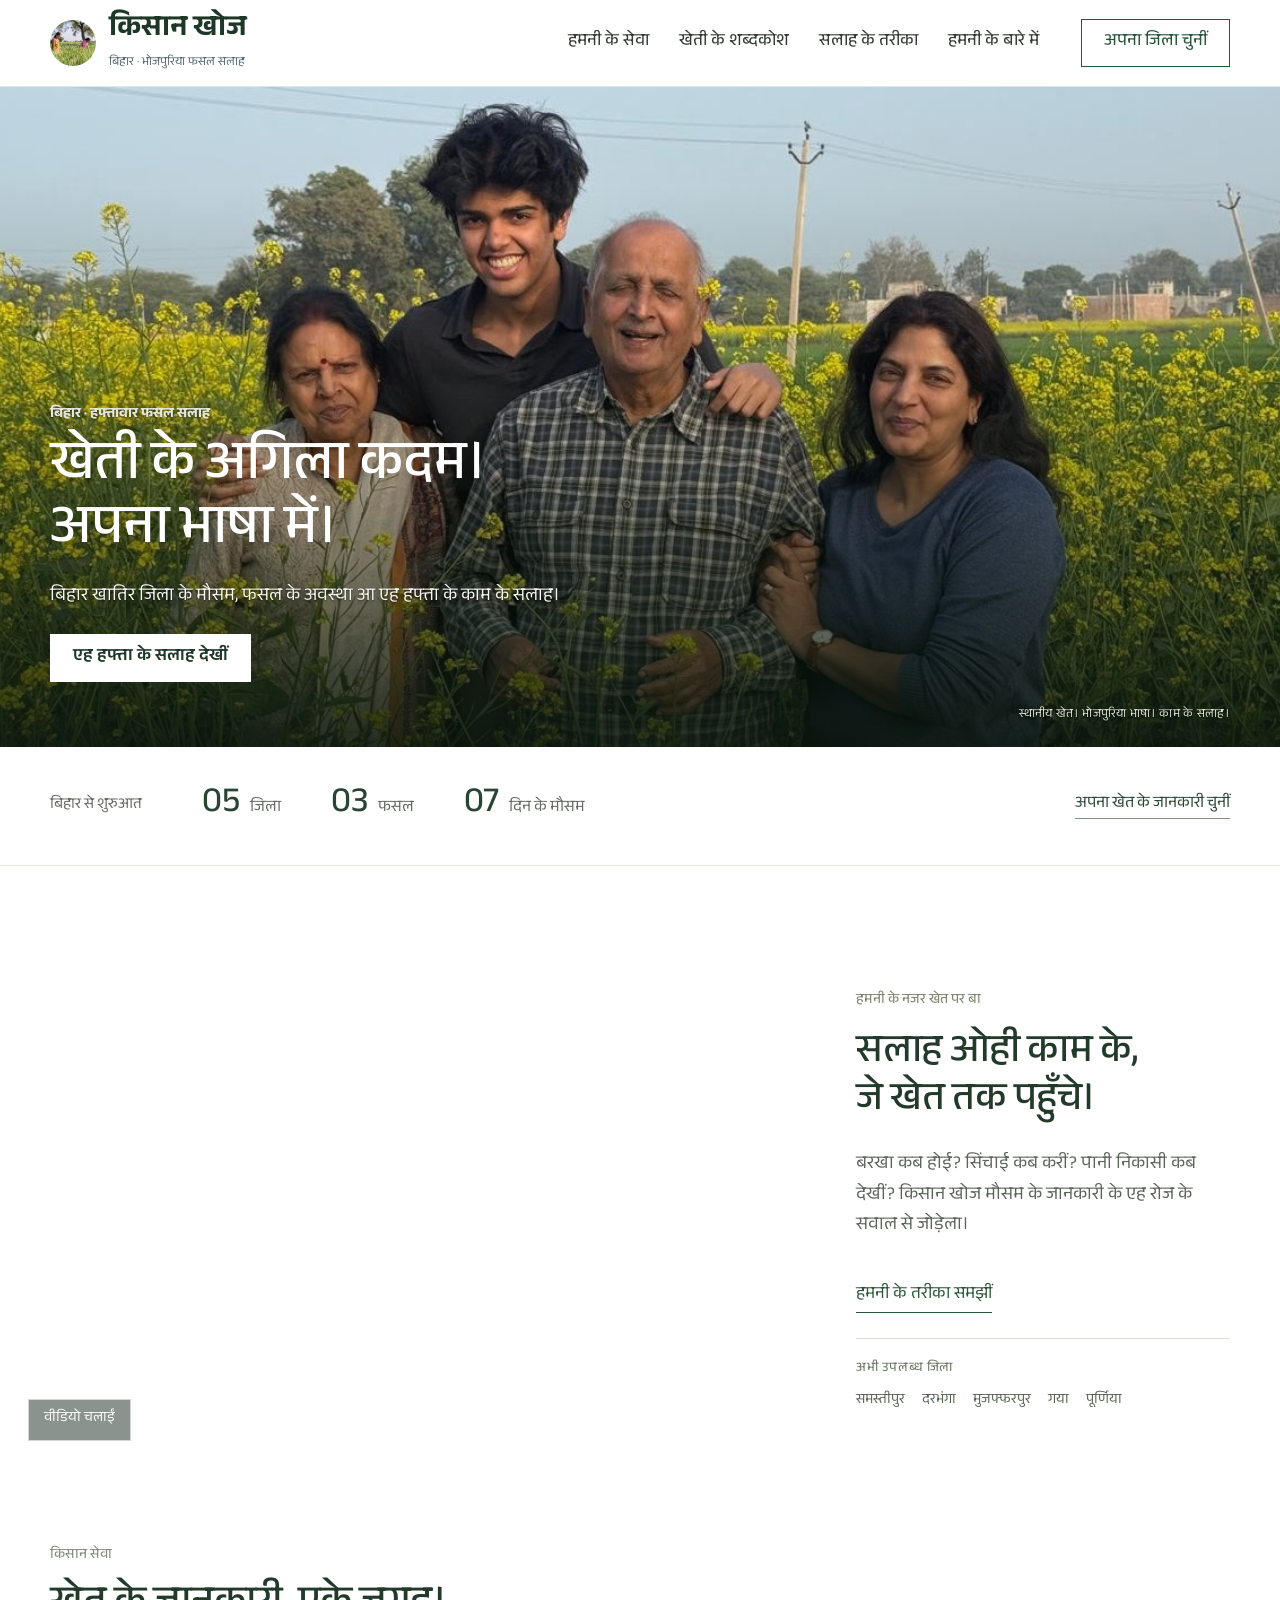
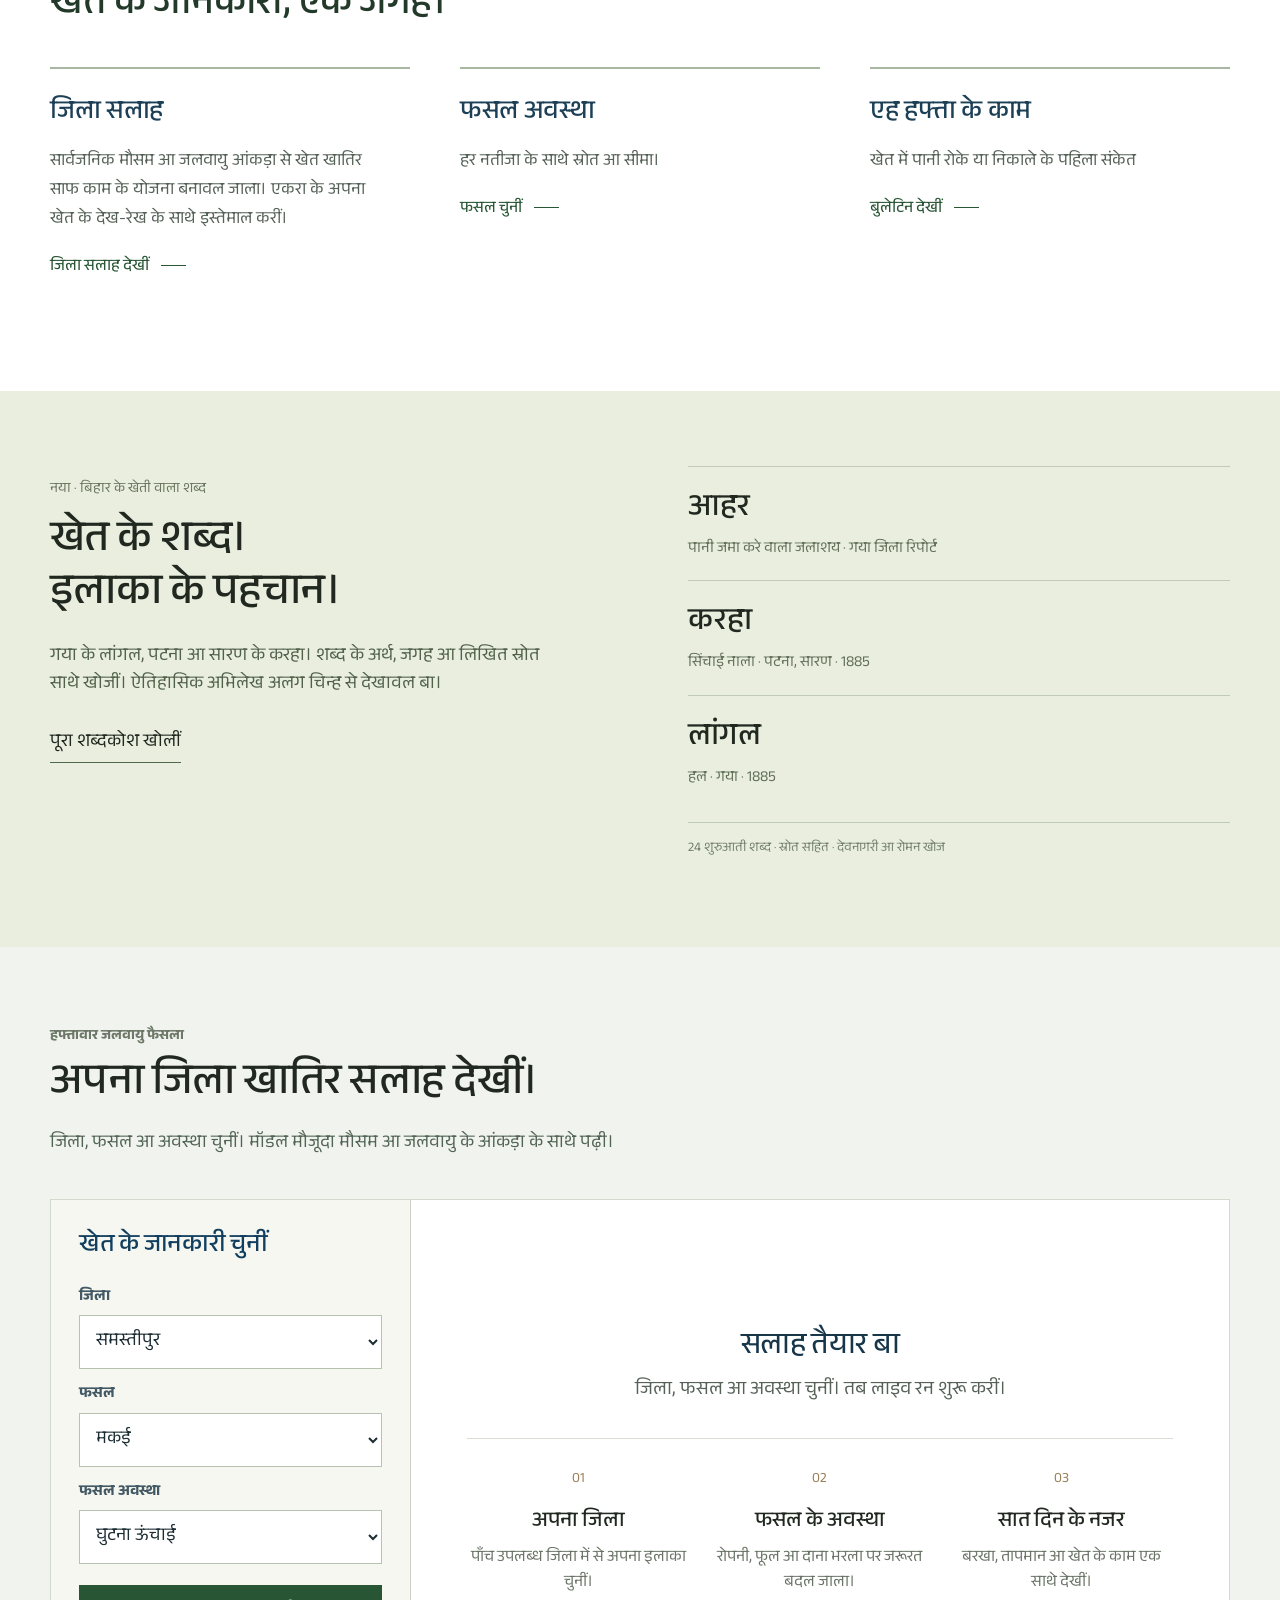
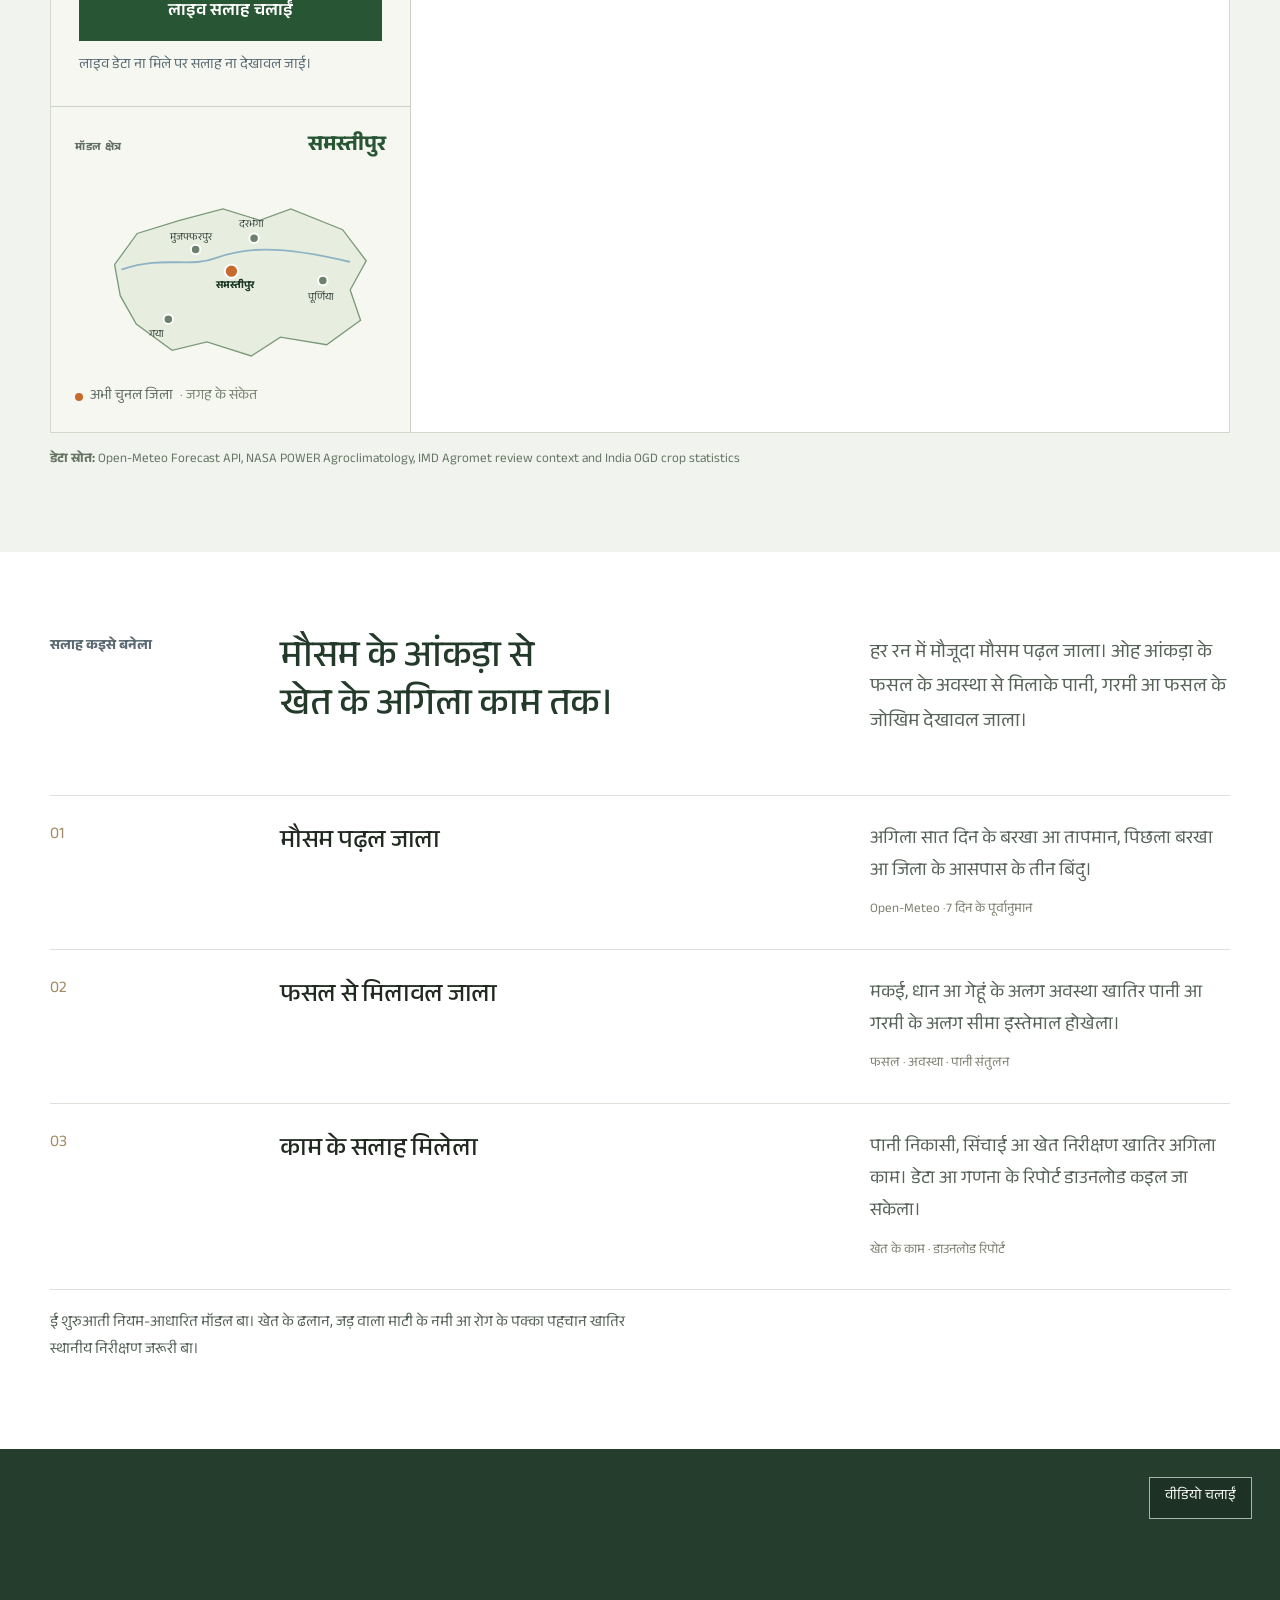
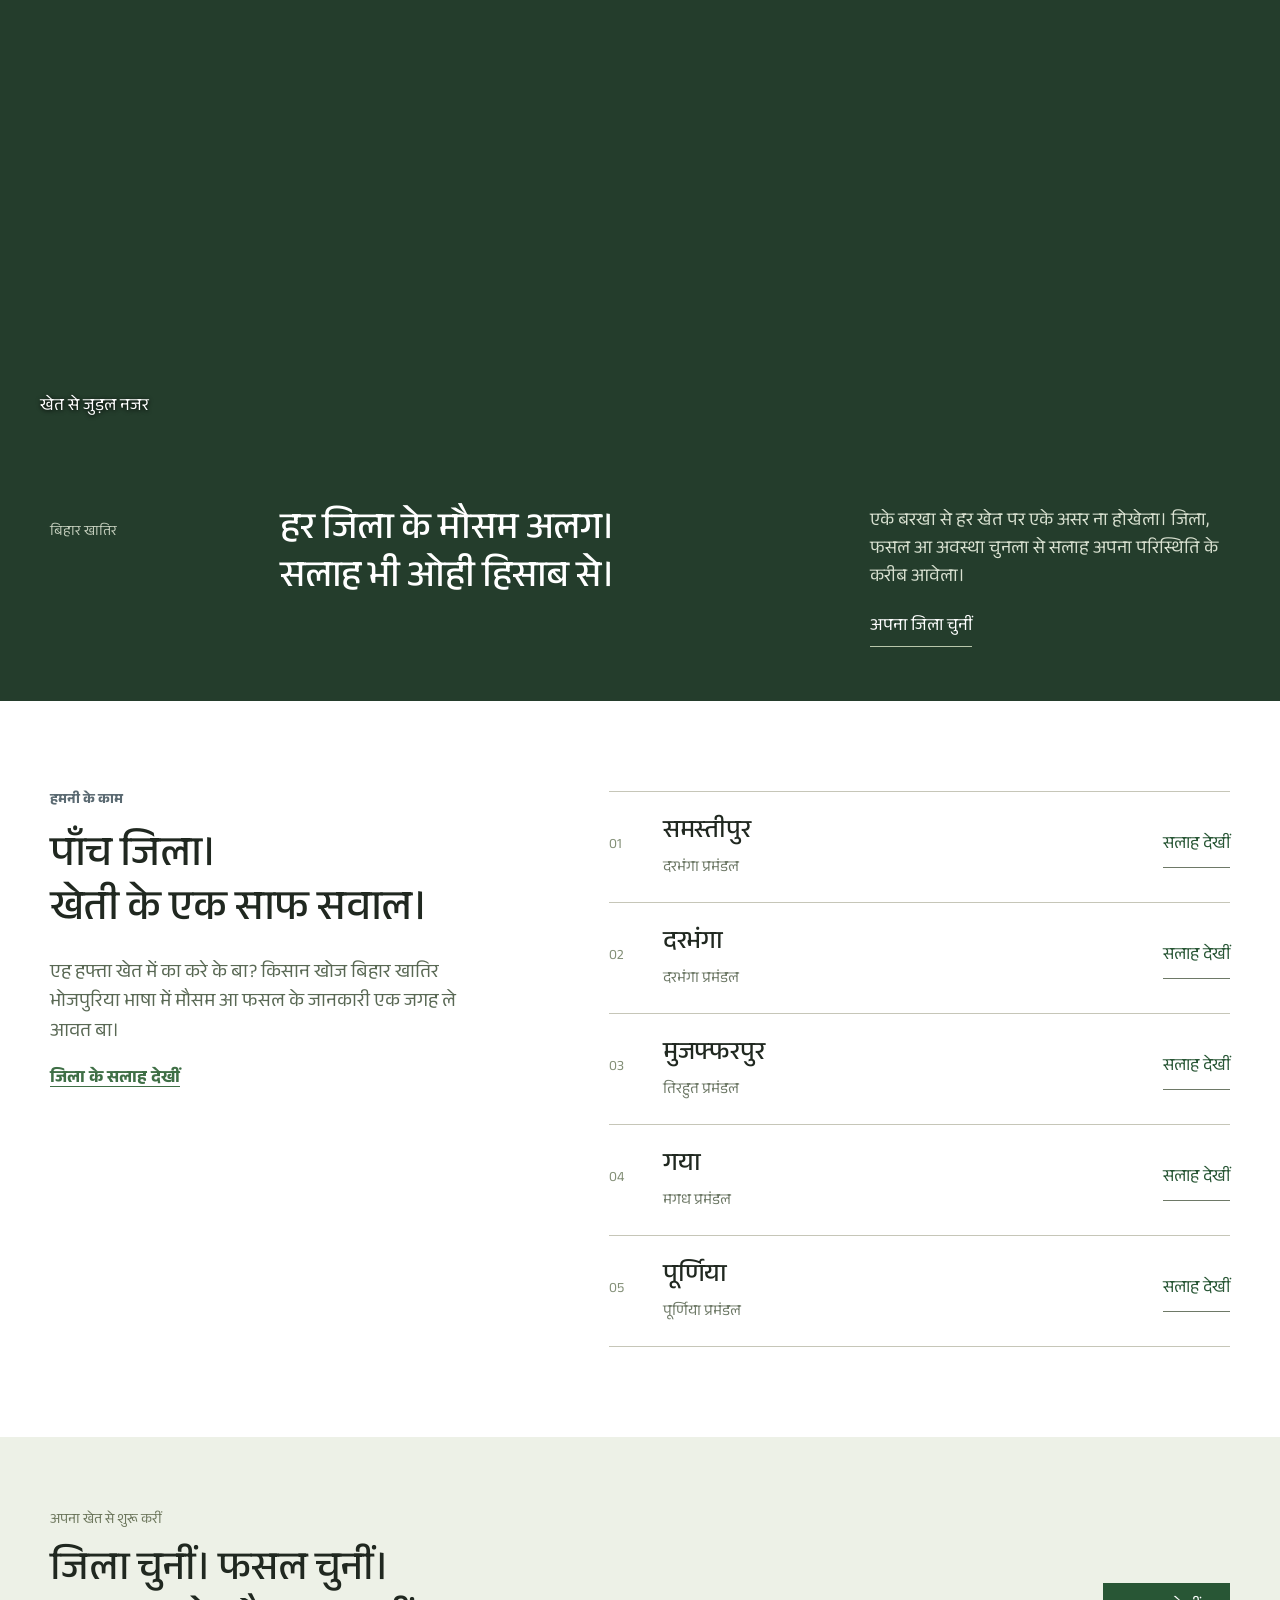
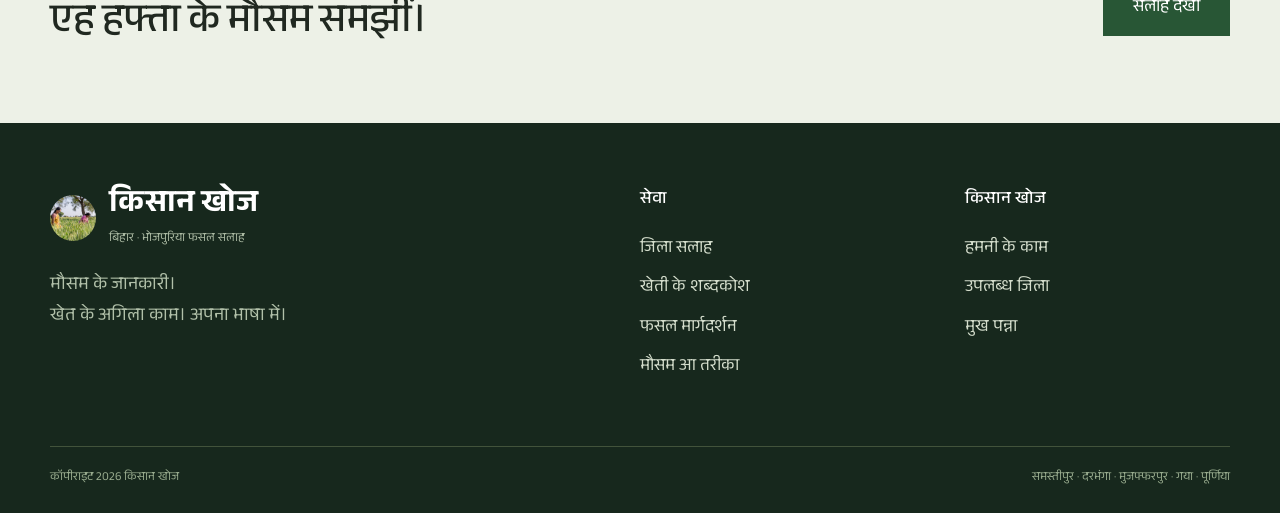
==== commit ed2d0105: "Add sourced Bihar agricultural dictionary with district filters" ====
--- a/github-pages/index.html
+++ b/github-pages/index.html
@@ -17,13 +17,14 @@
 <body>
   <a class="skip-link" href="#main-content">Skip to guidance</a>
   <div class="utility-bar"><div class="site-width utility-inner"><span data-i18n="utility">बिहार जिला खातिर भोजपुरिया फसल सलाह</span><div class="utility-actions"><a href="#main-content" data-i18n="mainContent">मुख्य जानकारी</a><span>|</span><button type="button" class="text-size" data-size="large">A+</button><button type="button" class="text-size" data-size="normal">A</button></div></div></div>
-  <header class="masthead"><div class="site-width company-nav"><a href="#top" class="brand" aria-label="किसान खोज मुख्य पन्ना"><img src="assets/brand/finding-farmers-logo.jpg" alt="खेत में काम करती महिला"><span><b>किसान खोज</b><small>बिहार · भोजपुरिया फसल सलाह</small></span></a><nav class="primary-nav" aria-label="मुख्य नेविगेशन"><div><a href="#weekly">हमनी के सेवा</a><a href="#method">सलाह के तरीका</a><a href="#about">हमनी के बारे में</a><a href="#model" class="nav-action">अपना जिला चुनीं</a></div></nav></div></header>
+  <header class="masthead"><div class="site-width company-nav"><a href="#top" class="brand" aria-label="किसान खोज मुख्य पन्ना"><img src="assets/brand/finding-farmers-logo.jpg" alt="खेत में काम करती महिला"><span><b>किसान खोज</b><small>बिहार · भोजपुरिया फसल सलाह</small></span></a><nav class="primary-nav" aria-label="मुख्य नेविगेशन"><div><a href="#weekly">हमनी के सेवा</a><a href="dictionary.html">खेती के शब्दकोश</a><a href="#method">सलाह के तरीका</a><a href="#about">हमनी के बारे में</a><a href="#model" class="nav-action">अपना जिला चुनीं</a></div></nav></div></header>
   <main id="main-content">
     <section class="notice-strip" aria-label="नया अद्यतन"><div class="site-width"><b data-i18n="latestUpdate">नया अद्यतन</b><span data-i18n="ticker">7 दिन के मौसम, पिछला बरखा, जलवायु सामान्य आ फसल अवस्था</span></div></section>
     <section class="hero" id="top"><div class="site-width hero-grid"><div class="hero-copy"><p class="section-kicker"><span data-i18n="heroKicker">बिहार · हफ्तावार फसल सलाह</span></p><h1 data-i18n="heroTitle">अपना जिला के खेत खातिर एह हफ्ता के सलाह।</h1><p class="lead" data-i18n="heroBody">बरखा, माटी के नमी, तापमान आ फसल के अवस्था देख के सीधे खेत के काम बतावल जाला।</p><a class="primary-button" href="#model" data-i18n="heroCta">एह हफ्ता के सलाह देखीं</a><p class="release-line"><b data-i18n="weeklyUpdate">हफ्तावार अद्यतन</b><span data-i18n="heroNote">हर शनिचर नया सलाह</span></p></div><figure class="hero-photo"><img src="assets/founder-field-family.png" alt="सरसों के खेत में परिवार"><figcaption data-i18n="heroCaption">स्थानीय खेत। भोजपुरिया भाषा। काम के सलाह।</figcaption></figure></div></section>
     <div class="coverage-band"><div class="site-width"><p>बिहार से शुरुआत</p><span><b>05</b> जिला</span><span><b>03</b> फसल</span><span><b>07</b> दिन के मौसम</span><a href="#model">अपना खेत के जानकारी चुनीं</a></div></div>
     <section class="field-film" aria-label="खेत के काम"><video autoplay muted loop playsinline preload="metadata" aria-hidden="true"><source src="assets/media/rice-harvest.mp4" type="video/mp4"></video><div class="site-width field-film-inner"><div class="field-film-copy"><p>हमनी के नजर खेत पर बा</p><h2>सलाह ओही काम के,<br>जे खेत तक पहुँचे।</h2><p>बरखा कब होई? सिंचाई कब करीं? पानी निकासी कब देखीं? किसान खोज मौसम के जानकारी के एह रोज के सवाल से जोड़ेला।</p><a href="#method">हमनी के तरीका समझीं</a></div><aside class="district-coverage"><b>अभी उपलब्ध जिला</b><ul><li>समस्तीपुर</li><li>दरभंगा</li><li>मुजफ्फरपुर</li><li>गया</li><li>पूर्णिया</li></ul></aside></div></section>
     <section class="services" id="weekly"><div class="site-width"><div class="section-title"><p class="section-kicker blue"><span></span><span data-i18n="servicesKicker">Farmer services</span></p><h2 data-i18n="servicesTitle">Information for the field, in one place.</h2></div><div class="service-grid"><article><div class="service-icon">01</div><h3 data-i18n="service1Title">District guidance</h3><p data-i18n="statementBody">Public weather and climate data are converted into a checkable crop work plan for field use.</p><a href="#model" data-i18n="service1Cta">Open district guidance</a></article><article><div class="service-icon">02</div><h3 data-i18n="service2Title">Crop stage</h3><p data-i18n="benefit3">Sources and limitations are shown with every result.</p><a href="#model" data-i18n="service2Cta">Select crop</a></article><article><div class="service-icon">03</div><h3 data-i18n="service3Title">This week's work</h3><p data-i18n="benefit1">Early signal to retain or drain water in the field.</p><a href="#model" data-i18n="service3Cta">View bulletin</a></article></div></div></section>
+    <section class="dictionary-preview" id="dictionary"><div class="site-width"><div class="dictionary-preview-copy"><p>नया · बिहार के खेती वाला शब्द</p><h2>खेत के शब्द।<br>इलाका के पहचान।</h2><p>गया के लांगल, पटना आ सारण के करहा। शब्द के अर्थ, जगह आ लिखित स्रोत साथे खोजीं। ऐतिहासिक अभिलेख अलग चिन्ह से देखावल बा।</p><a href="dictionary.html">पूरा शब्दकोश खोलीं</a></div><div class="dictionary-preview-words"><a href="dictionary.html#word-ahar"><span>आहर</span><small>पानी जमा करे वाला जलाशय · गया जिला रिपोर्ट</small></a><a href="dictionary.html#word-karha"><span>करहा</span><small>सिंचाई नाला · पटना, सारण · 1885</small></a><a href="dictionary.html#word-langal"><span>लांगल</span><small>हल · गया · 1885</small></a><p>24 शुरुआती शब्द · स्रोत सहित · देवनागरी आ रोमन खोज</p></div></div></section>
     <section class="guidance" id="model">
       <div class="site-width">
         <div class="section-title light"><p class="section-kicker"><span></span><span data-i18n="modelKicker">हफ्तावार जलवायु फैसला</span></p><h2 data-i18n="modelTitle">अपना जिला खातिर सलाह देखीं।</h2><p data-i18n="modelIntro">जिला, फसल आ अवस्था चुनीं। मॉडल मौजूदा मौसम आ जलवायु के आंकड़ा के साथे पढ़ी।</p></div>
@@ -76,7 +77,7 @@
     <section class="districts" id="about"><div class="site-width district-editorial"><div class="district-intro"><p class="section-kicker">हमनी के काम</p><h2>पाँच जिला।<br>खेती के एक साफ सवाल।</h2><p>एह हफ्ता खेत में का करे के बा? किसान खोज बिहार खातिर भोजपुरिया भाषा में मौसम आ फसल के जानकारी एक जगह ले आवत बा।</p><a class="text-link" href="#model">जिला के सलाह देखीं</a></div><div class="district-directory"><article><span>01</span><h3>समस्तीपुर</h3><p>दरभंगा प्रमंडल</p><button type="button" data-pick-district="samastipur">सलाह देखीं</button></article><article><span>02</span><h3>दरभंगा</h3><p>दरभंगा प्रमंडल</p><button type="button" data-pick-district="darbhanga">सलाह देखीं</button></article><article><span>03</span><h3>मुजफ्फरपुर</h3><p>तिरहुत प्रमंडल</p><button type="button" data-pick-district="muzaffarpur">सलाह देखीं</button></article><article><span>04</span><h3>गया</h3><p>मगध प्रमंडल</p><button type="button" data-pick-district="gaya">सलाह देखीं</button></article><article><span>05</span><h3>पूर्णिया</h3><p>पूर्णिया प्रमंडल</p><button type="button" data-pick-district="purnia">सलाह देखीं</button></article></div></div></section>
     <section class="closing"><div class="site-width"><p>अपना खेत से शुरू करीं</p><h2>जिला चुनीं। फसल चुनीं।<br>एह हफ्ता के मौसम समझीं।</h2><a href="#model">सलाह देखीं</a></div></section>
   </main>
-  <footer><div class="site-width footer-main"><div><div class="brand"><img src="assets/brand/finding-farmers-logo.jpg" alt=""><span><b>किसान खोज</b><small>बिहार · भोजपुरिया फसल सलाह</small></span></div><p>मौसम के जानकारी।<br>खेत के अगिला काम। अपना भाषा में।</p></div><nav aria-label="सेवा लिंक"><b>सेवा</b><a href="#model">जिला सलाह</a><a href="#weekly">फसल मार्गदर्शन</a><a href="#method">मौसम आ तरीका</a></nav><nav aria-label="हमनी के लिंक"><b>किसान खोज</b><a href="#about">हमनी के काम</a><a href="#about">उपलब्ध जिला</a><a href="#top">मुख पन्ना</a></nav></div><div class="site-width footer-bottom"><span>कॉपीराइट 2026 किसान खोज</span><span>समस्तीपुर · दरभंगा · मुजफ्फरपुर · गया · पूर्णिया</span></div></footer>
+  <footer><div class="site-width footer-main"><div><div class="brand"><img src="assets/brand/finding-farmers-logo.jpg" alt=""><span><b>किसान खोज</b><small>बिहार · भोजपुरिया फसल सलाह</small></span></div><p>मौसम के जानकारी।<br>खेत के अगिला काम। अपना भाषा में।</p></div><nav aria-label="सेवा लिंक"><b>सेवा</b><a href="#model">जिला सलाह</a><a href="dictionary.html">खेती के शब्दकोश</a><a href="#weekly">फसल मार्गदर्शन</a><a href="#method">मौसम आ तरीका</a></nav><nav aria-label="हमनी के लिंक"><b>किसान खोज</b><a href="#about">हमनी के काम</a><a href="#about">उपलब्ध जिला</a><a href="#top">मुख पन्ना</a></nav></div><div class="site-width footer-bottom"><span>कॉपीराइट 2026 किसान खोज</span><span>समस्तीपुर · दरभंगा · मुजफ्फरपुर · गया · पूर्णिया</span></div></footer>
   <script src="app.js"></script><script src="portal-finish.js"></script><script>document.querySelectorAll('.text-size').forEach(button=>button.addEventListener('click',()=>document.documentElement.classList.toggle('large-text',button.dataset.size==='large')));</script>
 </body>
 </html>
--- a/github-pages/company.css
+++ b/github-pages/company.css
@@ -1,4 +1,5 @@
 /* Established company typography and layout, adapted to Bhojpuri. */
+.dictionary-preview{padding:75px 0;background:#e9eedf}.dictionary-preview>.site-width{display:grid;grid-template-columns:1fr 1fr;gap:95px}.dictionary-preview-copy>p:first-child{font-size:14px;color:#6b775e}.dictionary-preview h2{font-size:43px;line-height:1.25;font-weight:500;margin:15px 0 20px}.dictionary-preview-copy>p{max-width:490px;font-size:18px;color:#52624a}.dictionary-preview-copy>a{display:inline-block;margin-top:12px;font-size:18px;border-bottom:1px solid #50694b;padding-bottom:4px}.dictionary-preview-words>a{display:block;padding:19px 0;border-top:1px solid #bfcbb4}.dictionary-preview-words>a:hover{color:#47713b}.dictionary-preview-words span{display:block;font-size:31px;font-weight:500}.dictionary-preview-words small{display:block;font-size:15px;color:#637159;margin-top:4px}.dictionary-preview-words p{border-top:1px solid #bfcbb4;padding-top:16px;font-size:13px;color:#74816a}@media(max-width:1100px){.company-nav{gap:15px}.company-nav .primary-nav>div{gap:17px}.company-nav .primary-nav a{font-size:15px}.dictionary-preview>.site-width{gap:40px}}@media(max-width:780px){.dictionary-preview{padding:45px 0}.dictionary-preview>.site-width{grid-template-columns:1fr;gap:30px}.dictionary-preview h2{font-size:35px}.company-nav .primary-nav>div{justify-content:flex-start;width:max-content}.company-nav .primary-nav a{font-size:14px}}
 :root{--sans:"Anek Devanagari",sans-serif;--serif:"Anek Devanagari",sans-serif;--ink:#202820;--paper:#fff;--line:#dedfd9}
 body{background:#fff;color:var(--ink)}h1,h2,h3{font-family:var(--sans);font-weight:500;letter-spacing:-.012em}.site-width{width:min(1280px,calc(100% - 100px))}section[id]{scroll-margin-top:95px}.utility-bar,.notice-strip{display:none}.masthead{position:sticky;top:0;z-index:20;background:#fff;border-bottom:1px solid #e4e5df}.company-nav{display:flex;align-items:center;justify-content:space-between;min-height:86px;gap:30px}.brand b{font-family:var(--sans);font-weight:650;font-size:29px;line-height:1.2;color:#1d3827}.brand small{font-size:12px;font-weight:400;margin-top:5px;letter-spacing:0}.brand img{width:46px;height:46px;border:0;border-radius:50%}.primary-nav{background:transparent;border:0;overflow:visible}.primary-nav>div{display:flex;align-items:center;gap:30px}.primary-nav a,.primary-nav a:first-child{border:0;padding:10px 0;color:#343c34;font-size:17px;font-weight:450;white-space:nowrap}.primary-nav a:hover{background:none;color:#36704a}.primary-nav .nav-action{margin-left:12px;padding:10px 22px;border:1px solid #29563a;color:#29563a}.primary-nav .nav-action:hover{background:#29563a;color:#fff}
 .hero,.hero-grid,.hero-copy{min-height:660px}.hero-photo img{height:660px;object-position:center 40%}.hero-photo::after{background:linear-gradient(0deg,rgba(8,21,13,.87),rgba(8,21,13,.14) 58%,transparent 85%)}.hero-copy{justify-content:flex-end;max-width:760px;padding:0 0 65px}.hero h1{font-family:var(--sans);font-size:clamp(40px,4.3vw,65px);line-height:1.15;font-weight:500;max-width:730px;white-space:pre-line;margin:12px 0 18px;letter-spacing:-.02em;text-shadow:none}.hero .lead{font-size:18px;max-width:680px;line-height:1.6}.hero .section-kicker{font-size:14px;letter-spacing:0;color:#e3e7dd}.hero .primary-button{margin-top:22px;padding:11px 23px;font-size:17px;background:#fff;border:0;color:#20382a}.hero .release-line{display:none}.hero-photo figcaption{font-size:12px;color:#d9e1d4;bottom:22px}.coverage-band{background:#fff;border-bottom:1px solid #e2e5db}.coverage-band>div{display:flex;align-items:center;gap:50px;min-height:118px}.coverage-band p{font-size:15px;color:#616a5f;margin-right:10px}.coverage-band span{display:flex;gap:10px;align-items:baseline;color:#626c60;font-size:16px}.coverage-band b{font-size:35px;font-weight:450;color:#294433}.coverage-band a{margin-left:auto;font-size:16px;color:#294433;border-bottom:1px solid #83957f}
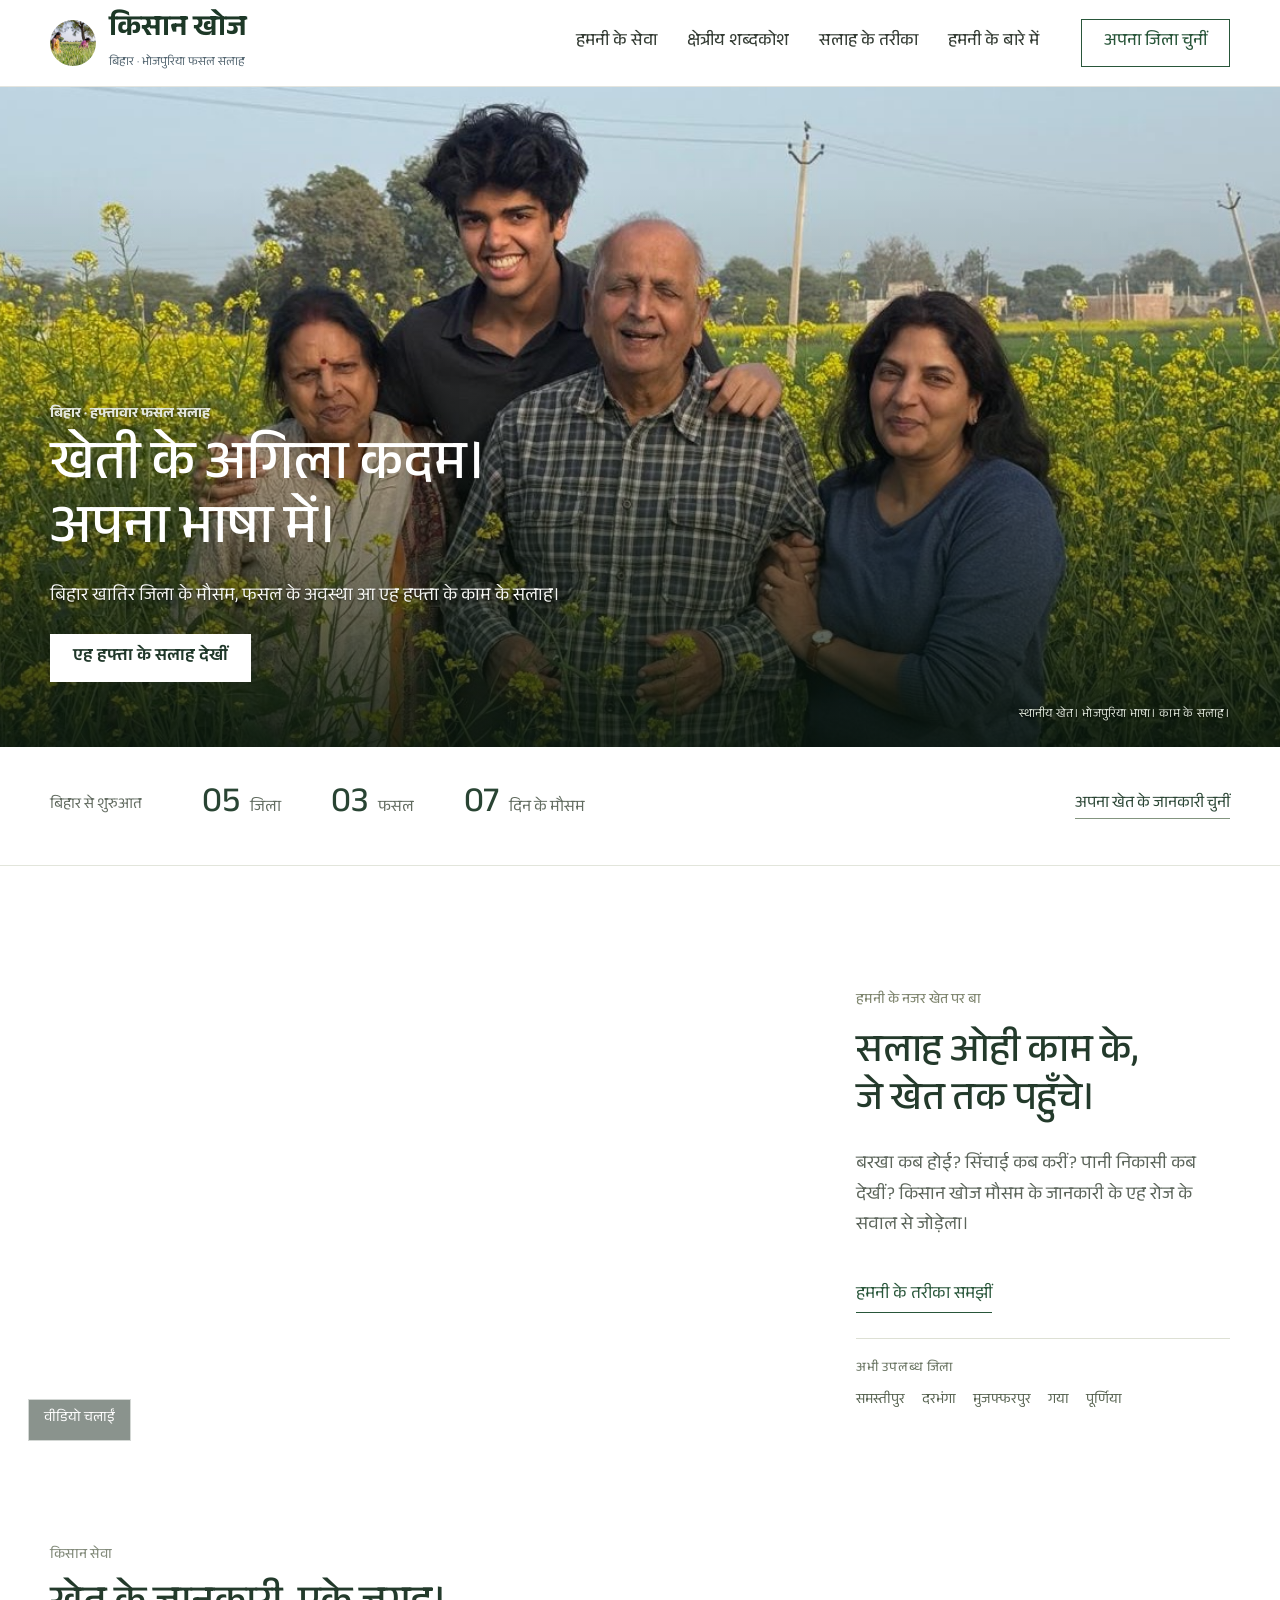
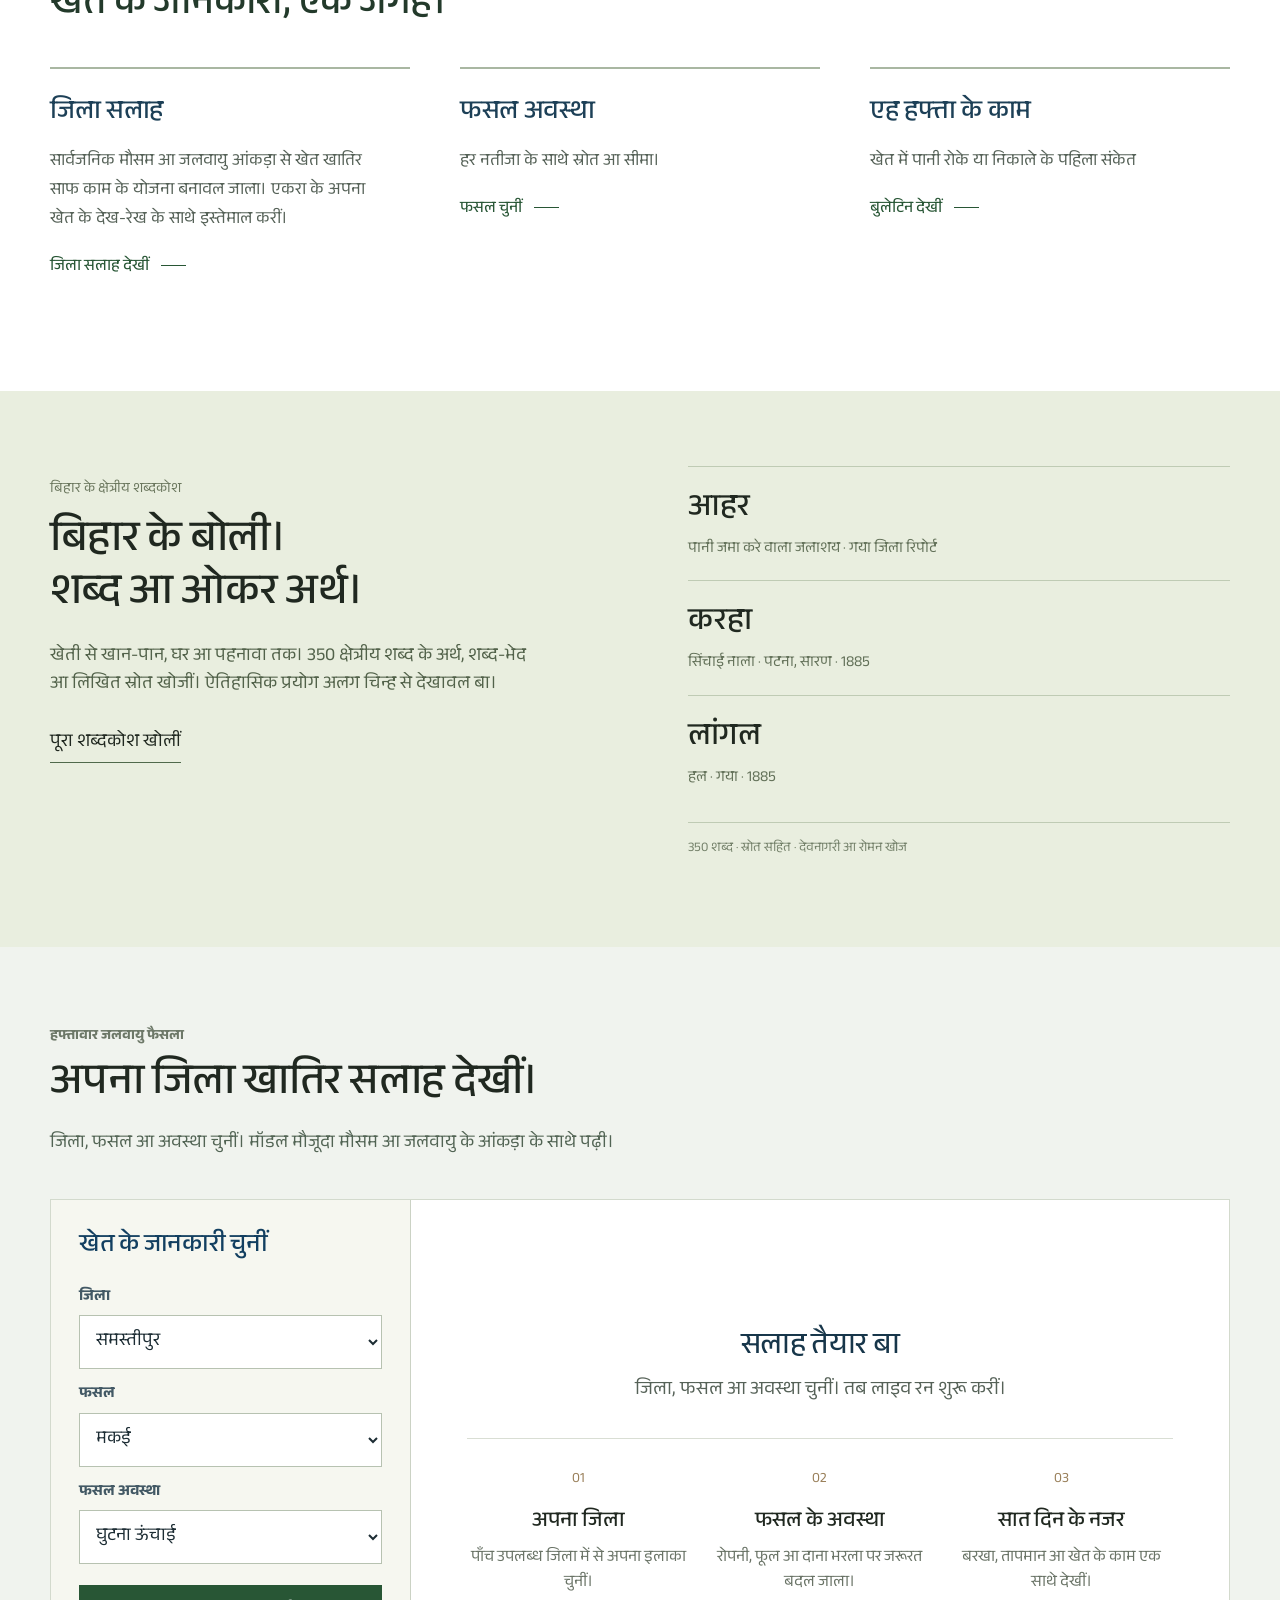
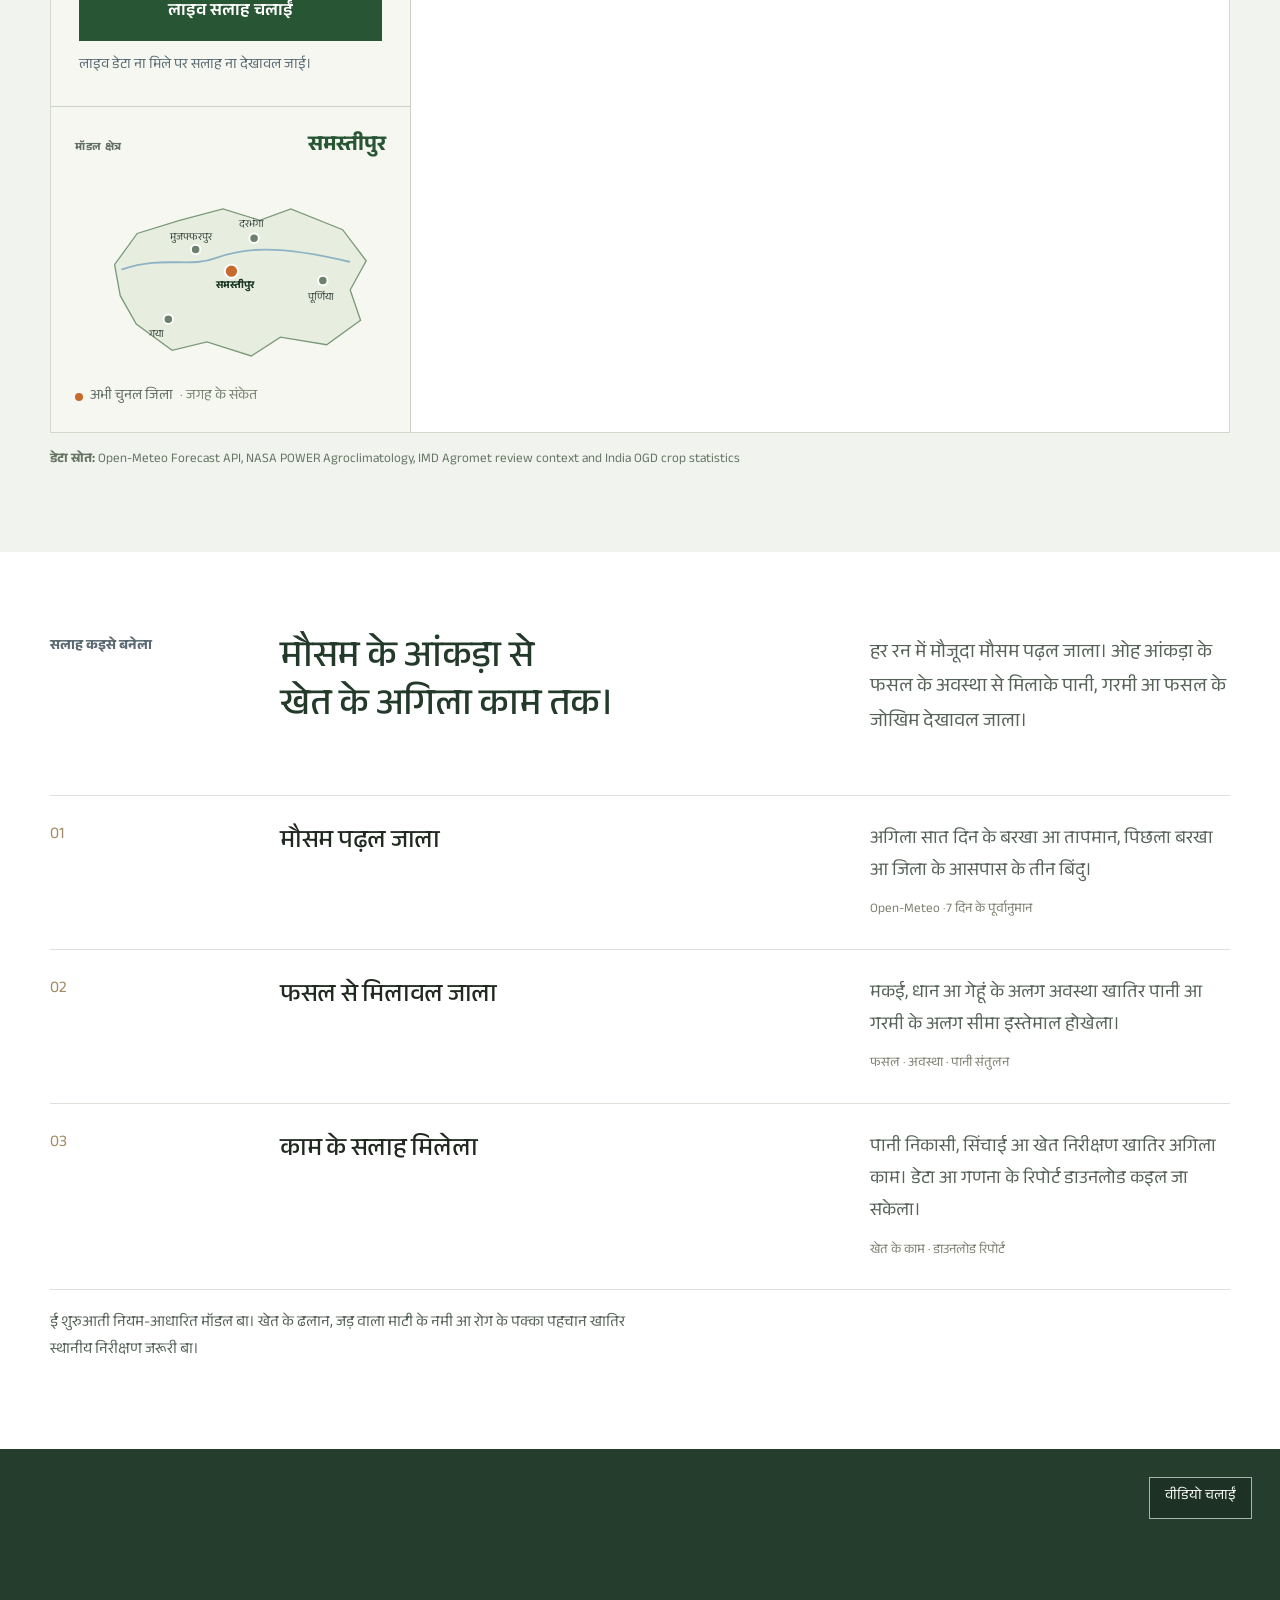
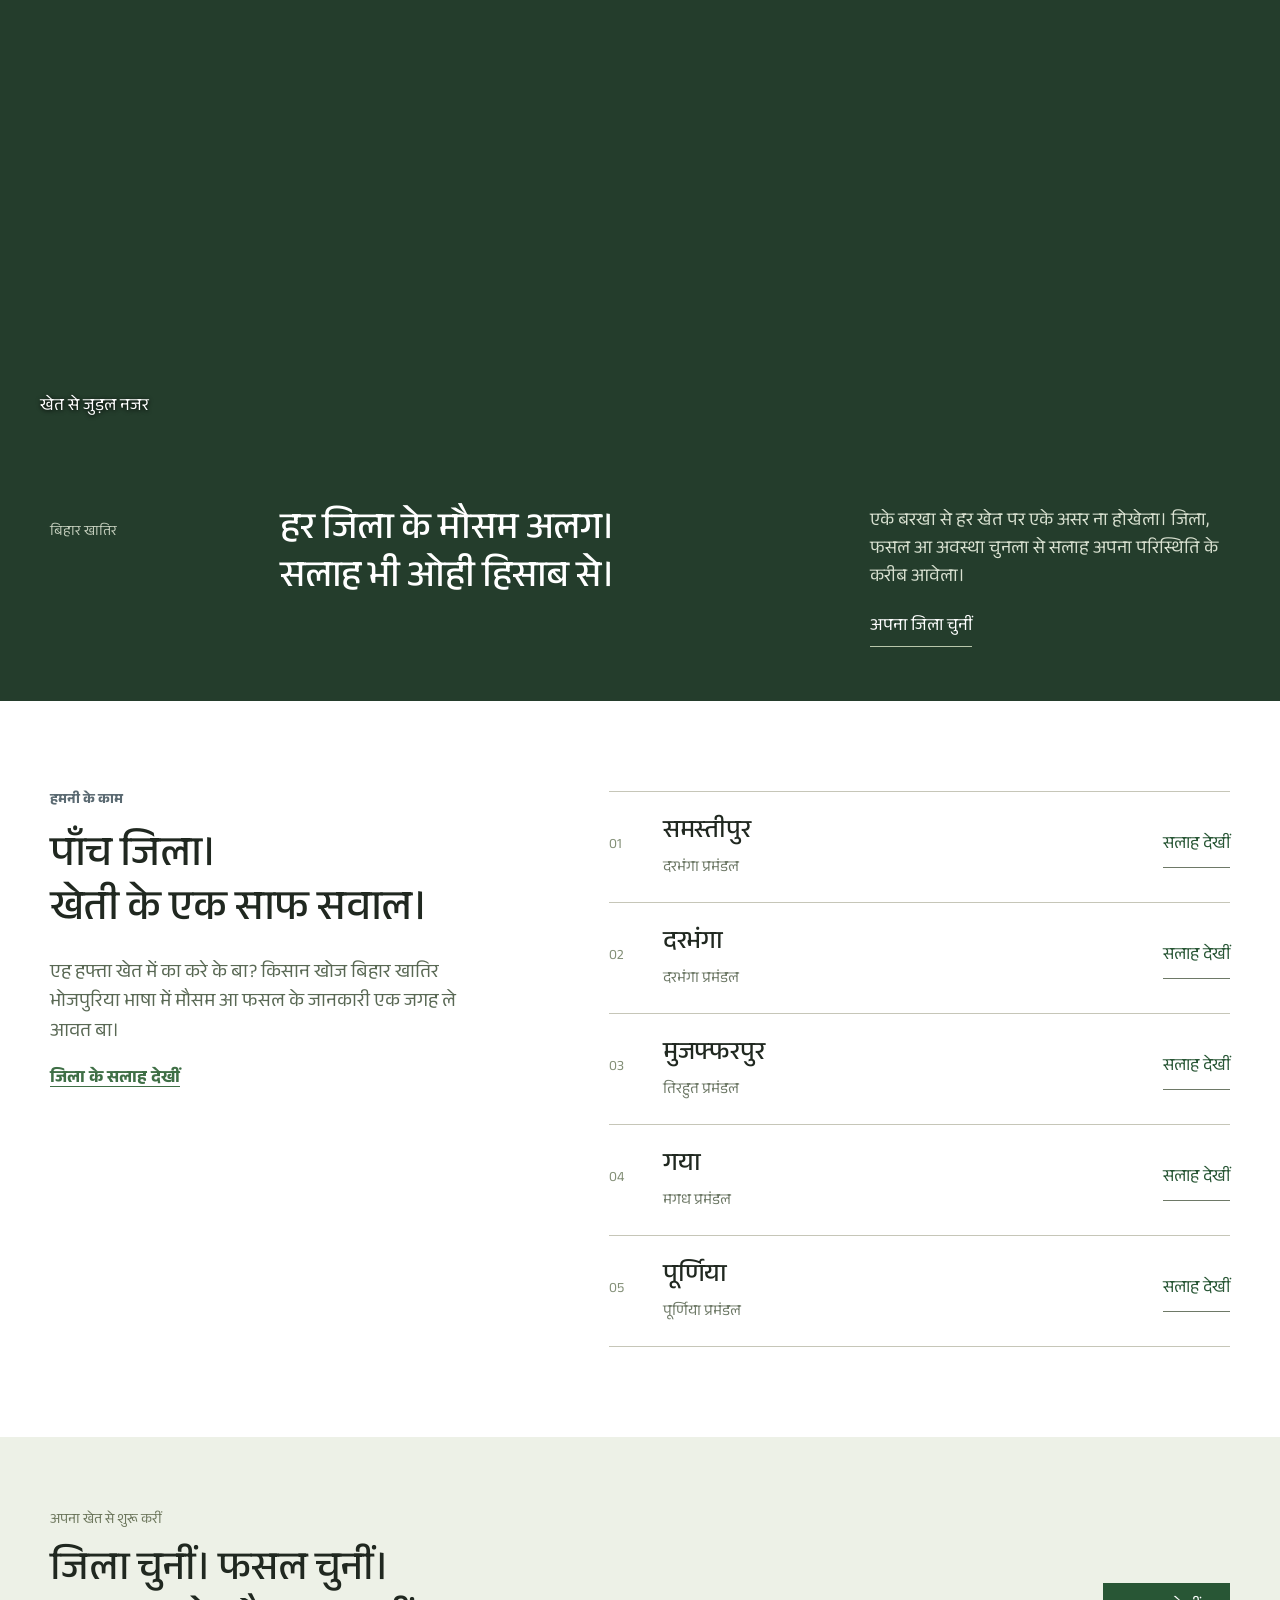
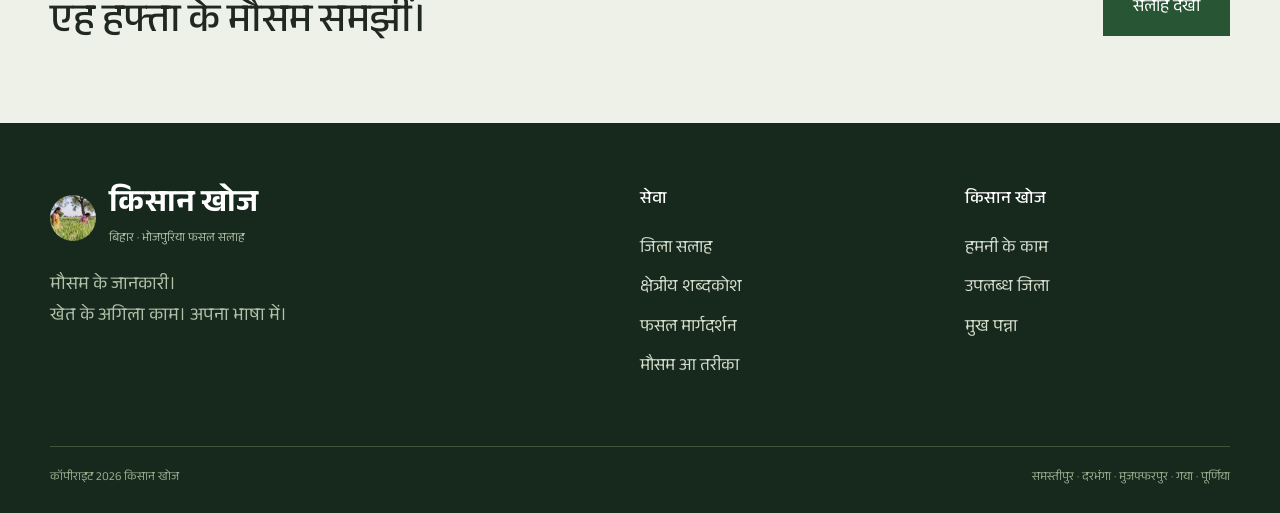
==== commit a63c4f93: "Expand regional dictionary to 350 sourced headwords and scholarly layout" ====
--- a/github-pages/index.html
+++ b/github-pages/index.html
@@ -17,14 +17,14 @@
 <body>
   <a class="skip-link" href="#main-content">Skip to guidance</a>
   <div class="utility-bar"><div class="site-width utility-inner"><span data-i18n="utility">बिहार जिला खातिर भोजपुरिया फसल सलाह</span><div class="utility-actions"><a href="#main-content" data-i18n="mainContent">मुख्य जानकारी</a><span>|</span><button type="button" class="text-size" data-size="large">A+</button><button type="button" class="text-size" data-size="normal">A</button></div></div></div>
-  <header class="masthead"><div class="site-width company-nav"><a href="#top" class="brand" aria-label="किसान खोज मुख्य पन्ना"><img src="assets/brand/finding-farmers-logo.jpg" alt="खेत में काम करती महिला"><span><b>किसान खोज</b><small>बिहार · भोजपुरिया फसल सलाह</small></span></a><nav class="primary-nav" aria-label="मुख्य नेविगेशन"><div><a href="#weekly">हमनी के सेवा</a><a href="dictionary.html">खेती के शब्दकोश</a><a href="#method">सलाह के तरीका</a><a href="#about">हमनी के बारे में</a><a href="#model" class="nav-action">अपना जिला चुनीं</a></div></nav></div></header>
+  <header class="masthead"><div class="site-width company-nav"><a href="#top" class="brand" aria-label="किसान खोज मुख्य पन्ना"><img src="assets/brand/finding-farmers-logo.jpg" alt="खेत में काम करती महिला"><span><b>किसान खोज</b><small>बिहार · भोजपुरिया फसल सलाह</small></span></a><nav class="primary-nav" aria-label="मुख्य नेविगेशन"><div><a href="#weekly">हमनी के सेवा</a><a href="dictionary.html">क्षेत्रीय शब्दकोश</a><a href="#method">सलाह के तरीका</a><a href="#about">हमनी के बारे में</a><a href="#model" class="nav-action">अपना जिला चुनीं</a></div></nav></div></header>
   <main id="main-content">
     <section class="notice-strip" aria-label="नया अद्यतन"><div class="site-width"><b data-i18n="latestUpdate">नया अद्यतन</b><span data-i18n="ticker">7 दिन के मौसम, पिछला बरखा, जलवायु सामान्य आ फसल अवस्था</span></div></section>
     <section class="hero" id="top"><div class="site-width hero-grid"><div class="hero-copy"><p class="section-kicker"><span data-i18n="heroKicker">बिहार · हफ्तावार फसल सलाह</span></p><h1 data-i18n="heroTitle">अपना जिला के खेत खातिर एह हफ्ता के सलाह।</h1><p class="lead" data-i18n="heroBody">बरखा, माटी के नमी, तापमान आ फसल के अवस्था देख के सीधे खेत के काम बतावल जाला।</p><a class="primary-button" href="#model" data-i18n="heroCta">एह हफ्ता के सलाह देखीं</a><p class="release-line"><b data-i18n="weeklyUpdate">हफ्तावार अद्यतन</b><span data-i18n="heroNote">हर शनिचर नया सलाह</span></p></div><figure class="hero-photo"><img src="assets/founder-field-family.png" alt="सरसों के खेत में परिवार"><figcaption data-i18n="heroCaption">स्थानीय खेत। भोजपुरिया भाषा। काम के सलाह।</figcaption></figure></div></section>
     <div class="coverage-band"><div class="site-width"><p>बिहार से शुरुआत</p><span><b>05</b> जिला</span><span><b>03</b> फसल</span><span><b>07</b> दिन के मौसम</span><a href="#model">अपना खेत के जानकारी चुनीं</a></div></div>
     <section class="field-film" aria-label="खेत के काम"><video autoplay muted loop playsinline preload="metadata" aria-hidden="true"><source src="assets/media/rice-harvest.mp4" type="video/mp4"></video><div class="site-width field-film-inner"><div class="field-film-copy"><p>हमनी के नजर खेत पर बा</p><h2>सलाह ओही काम के,<br>जे खेत तक पहुँचे।</h2><p>बरखा कब होई? सिंचाई कब करीं? पानी निकासी कब देखीं? किसान खोज मौसम के जानकारी के एह रोज के सवाल से जोड़ेला।</p><a href="#method">हमनी के तरीका समझीं</a></div><aside class="district-coverage"><b>अभी उपलब्ध जिला</b><ul><li>समस्तीपुर</li><li>दरभंगा</li><li>मुजफ्फरपुर</li><li>गया</li><li>पूर्णिया</li></ul></aside></div></section>
     <section class="services" id="weekly"><div class="site-width"><div class="section-title"><p class="section-kicker blue"><span></span><span data-i18n="servicesKicker">Farmer services</span></p><h2 data-i18n="servicesTitle">Information for the field, in one place.</h2></div><div class="service-grid"><article><div class="service-icon">01</div><h3 data-i18n="service1Title">District guidance</h3><p data-i18n="statementBody">Public weather and climate data are converted into a checkable crop work plan for field use.</p><a href="#model" data-i18n="service1Cta">Open district guidance</a></article><article><div class="service-icon">02</div><h3 data-i18n="service2Title">Crop stage</h3><p data-i18n="benefit3">Sources and limitations are shown with every result.</p><a href="#model" data-i18n="service2Cta">Select crop</a></article><article><div class="service-icon">03</div><h3 data-i18n="service3Title">This week's work</h3><p data-i18n="benefit1">Early signal to retain or drain water in the field.</p><a href="#model" data-i18n="service3Cta">View bulletin</a></article></div></div></section>
-    <section class="dictionary-preview" id="dictionary"><div class="site-width"><div class="dictionary-preview-copy"><p>नया · बिहार के खेती वाला शब्द</p><h2>खेत के शब्द।<br>इलाका के पहचान।</h2><p>गया के लांगल, पटना आ सारण के करहा। शब्द के अर्थ, जगह आ लिखित स्रोत साथे खोजीं। ऐतिहासिक अभिलेख अलग चिन्ह से देखावल बा।</p><a href="dictionary.html">पूरा शब्दकोश खोलीं</a></div><div class="dictionary-preview-words"><a href="dictionary.html#word-ahar"><span>आहर</span><small>पानी जमा करे वाला जलाशय · गया जिला रिपोर्ट</small></a><a href="dictionary.html#word-karha"><span>करहा</span><small>सिंचाई नाला · पटना, सारण · 1885</small></a><a href="dictionary.html#word-langal"><span>लांगल</span><small>हल · गया · 1885</small></a><p>24 शुरुआती शब्द · स्रोत सहित · देवनागरी आ रोमन खोज</p></div></div></section>
+    <section class="dictionary-preview" id="dictionary"><div class="site-width"><div class="dictionary-preview-copy"><p>बिहार के क्षेत्रीय शब्दकोश</p><h2>बिहार के बोली।<br>शब्द आ ओकर अर्थ।</h2><p>खेती से खान-पान, घर आ पहनावा तक। 350 क्षेत्रीय शब्द के अर्थ, शब्द-भेद आ लिखित स्रोत खोजीं। ऐतिहासिक प्रयोग अलग चिन्ह से देखावल बा।</p><a href="dictionary.html">पूरा शब्दकोश खोलीं</a></div><div class="dictionary-preview-words"><a href="dictionary.html#word-ahar"><span>आहर</span><small>पानी जमा करे वाला जलाशय · गया जिला रिपोर्ट</small></a><a href="dictionary.html#word-karha"><span>करहा</span><small>सिंचाई नाला · पटना, सारण · 1885</small></a><a href="dictionary.html#word-langal"><span>लांगल</span><small>हल · गया · 1885</small></a><p>350 शब्द · स्रोत सहित · देवनागरी आ रोमन खोज</p></div></div></section>
     <section class="guidance" id="model">
       <div class="site-width">
         <div class="section-title light"><p class="section-kicker"><span></span><span data-i18n="modelKicker">हफ्तावार जलवायु फैसला</span></p><h2 data-i18n="modelTitle">अपना जिला खातिर सलाह देखीं।</h2><p data-i18n="modelIntro">जिला, फसल आ अवस्था चुनीं। मॉडल मौजूदा मौसम आ जलवायु के आंकड़ा के साथे पढ़ी।</p></div>
@@ -77,7 +77,7 @@
     <section class="districts" id="about"><div class="site-width district-editorial"><div class="district-intro"><p class="section-kicker">हमनी के काम</p><h2>पाँच जिला।<br>खेती के एक साफ सवाल।</h2><p>एह हफ्ता खेत में का करे के बा? किसान खोज बिहार खातिर भोजपुरिया भाषा में मौसम आ फसल के जानकारी एक जगह ले आवत बा।</p><a class="text-link" href="#model">जिला के सलाह देखीं</a></div><div class="district-directory"><article><span>01</span><h3>समस्तीपुर</h3><p>दरभंगा प्रमंडल</p><button type="button" data-pick-district="samastipur">सलाह देखीं</button></article><article><span>02</span><h3>दरभंगा</h3><p>दरभंगा प्रमंडल</p><button type="button" data-pick-district="darbhanga">सलाह देखीं</button></article><article><span>03</span><h3>मुजफ्फरपुर</h3><p>तिरहुत प्रमंडल</p><button type="button" data-pick-district="muzaffarpur">सलाह देखीं</button></article><article><span>04</span><h3>गया</h3><p>मगध प्रमंडल</p><button type="button" data-pick-district="gaya">सलाह देखीं</button></article><article><span>05</span><h3>पूर्णिया</h3><p>पूर्णिया प्रमंडल</p><button type="button" data-pick-district="purnia">सलाह देखीं</button></article></div></div></section>
     <section class="closing"><div class="site-width"><p>अपना खेत से शुरू करीं</p><h2>जिला चुनीं। फसल चुनीं।<br>एह हफ्ता के मौसम समझीं।</h2><a href="#model">सलाह देखीं</a></div></section>
   </main>
-  <footer><div class="site-width footer-main"><div><div class="brand"><img src="assets/brand/finding-farmers-logo.jpg" alt=""><span><b>किसान खोज</b><small>बिहार · भोजपुरिया फसल सलाह</small></span></div><p>मौसम के जानकारी।<br>खेत के अगिला काम। अपना भाषा में।</p></div><nav aria-label="सेवा लिंक"><b>सेवा</b><a href="#model">जिला सलाह</a><a href="dictionary.html">खेती के शब्दकोश</a><a href="#weekly">फसल मार्गदर्शन</a><a href="#method">मौसम आ तरीका</a></nav><nav aria-label="हमनी के लिंक"><b>किसान खोज</b><a href="#about">हमनी के काम</a><a href="#about">उपलब्ध जिला</a><a href="#top">मुख पन्ना</a></nav></div><div class="site-width footer-bottom"><span>कॉपीराइट 2026 किसान खोज</span><span>समस्तीपुर · दरभंगा · मुजफ्फरपुर · गया · पूर्णिया</span></div></footer>
+  <footer><div class="site-width footer-main"><div><div class="brand"><img src="assets/brand/finding-farmers-logo.jpg" alt=""><span><b>किसान खोज</b><small>बिहार · भोजपुरिया फसल सलाह</small></span></div><p>मौसम के जानकारी।<br>खेत के अगिला काम। अपना भाषा में।</p></div><nav aria-label="सेवा लिंक"><b>सेवा</b><a href="#model">जिला सलाह</a><a href="dictionary.html">क्षेत्रीय शब्दकोश</a><a href="#weekly">फसल मार्गदर्शन</a><a href="#method">मौसम आ तरीका</a></nav><nav aria-label="हमनी के लिंक"><b>किसान खोज</b><a href="#about">हमनी के काम</a><a href="#about">उपलब्ध जिला</a><a href="#top">मुख पन्ना</a></nav></div><div class="site-width footer-bottom"><span>कॉपीराइट 2026 किसान खोज</span><span>समस्तीपुर · दरभंगा · मुजफ्फरपुर · गया · पूर्णिया</span></div></footer>
   <script src="app.js"></script><script src="portal-finish.js"></script><script>document.querySelectorAll('.text-size').forEach(button=>button.addEventListener('click',()=>document.documentElement.classList.toggle('large-text',button.dataset.size==='large')));</script>
 </body>
 </html>
